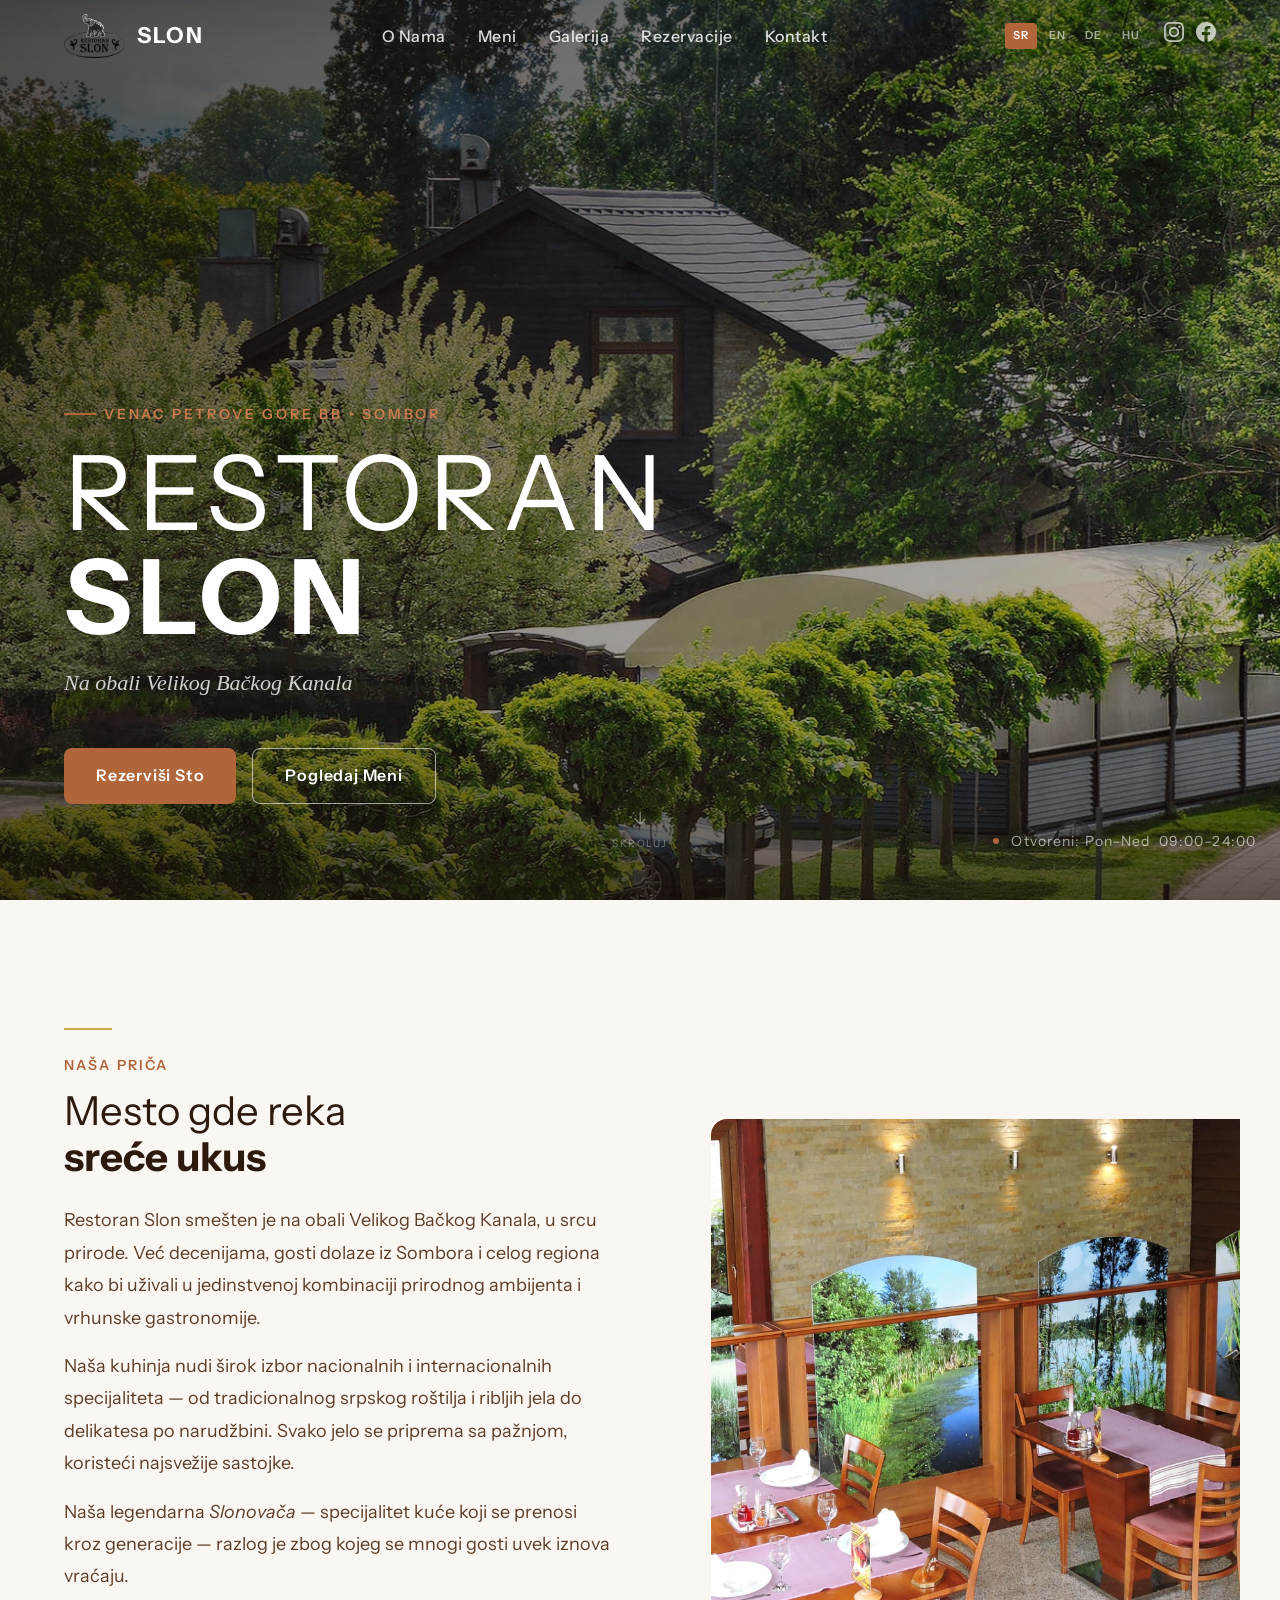
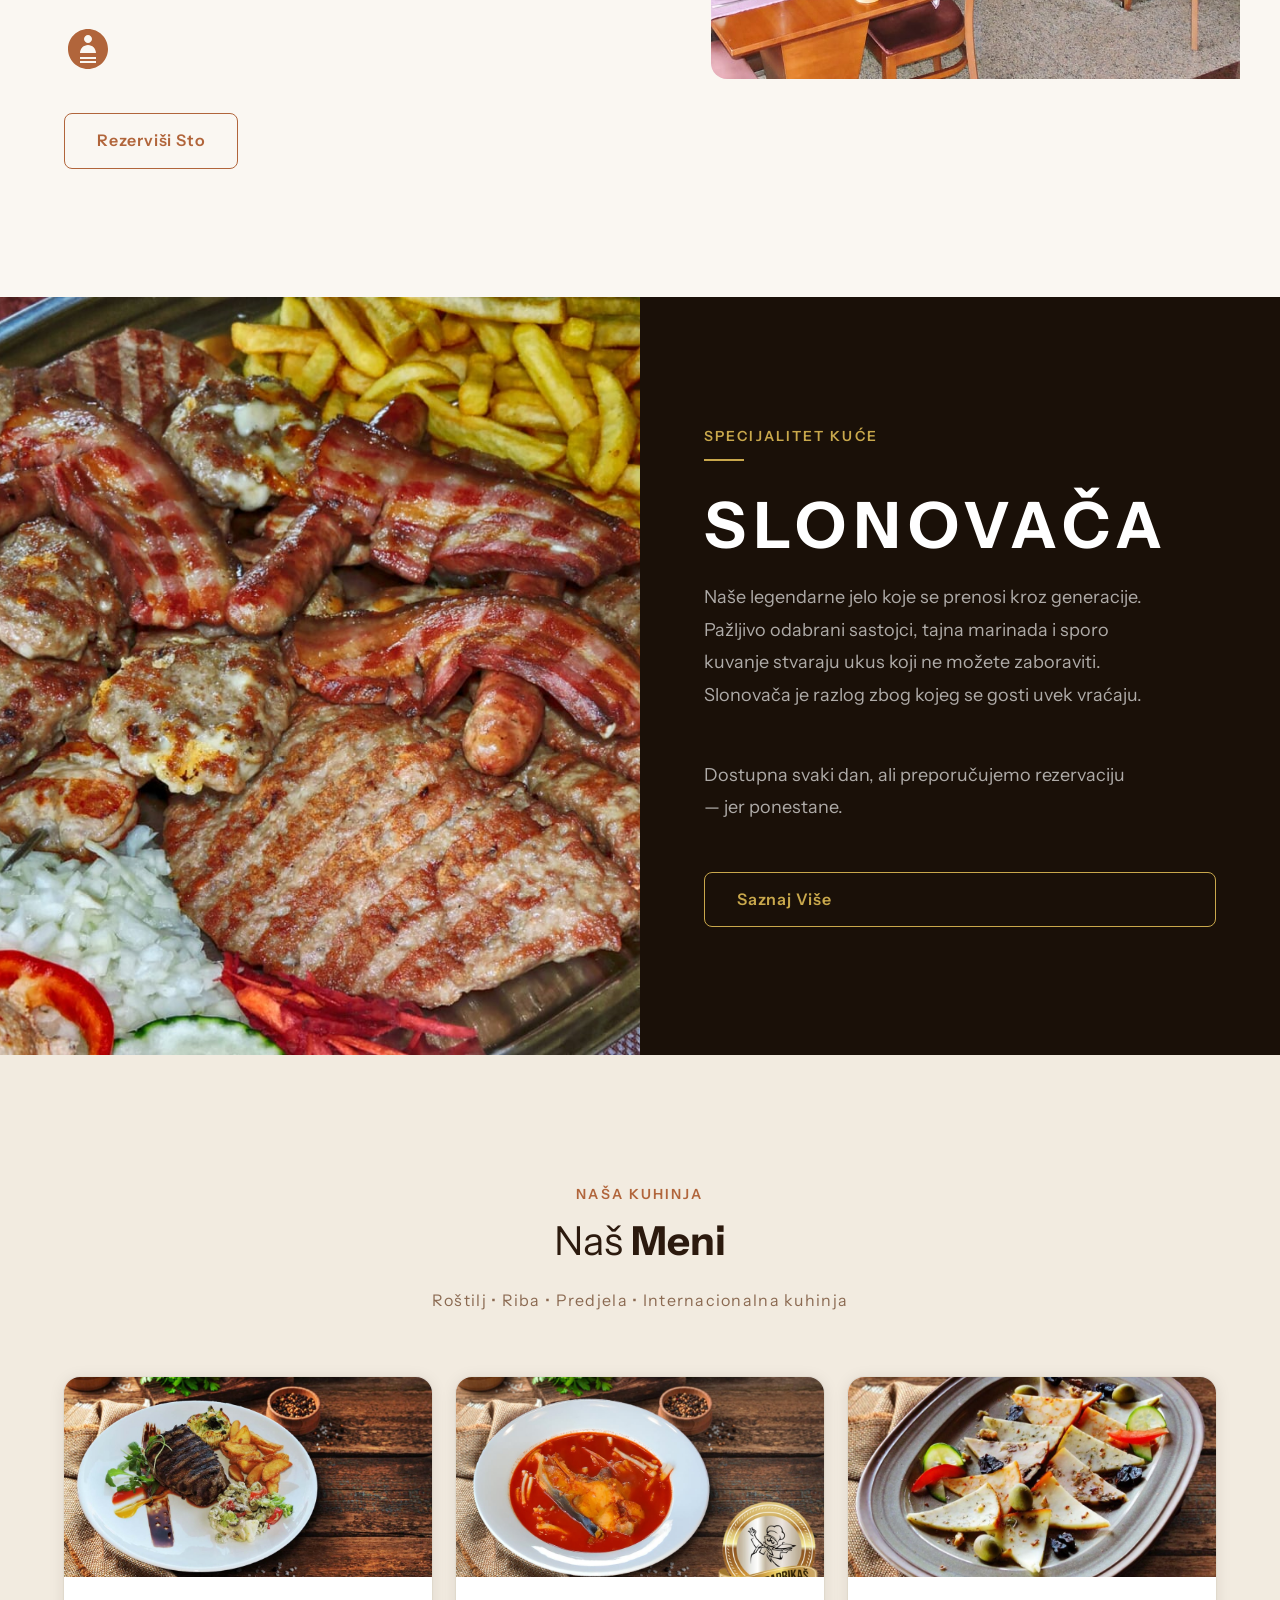
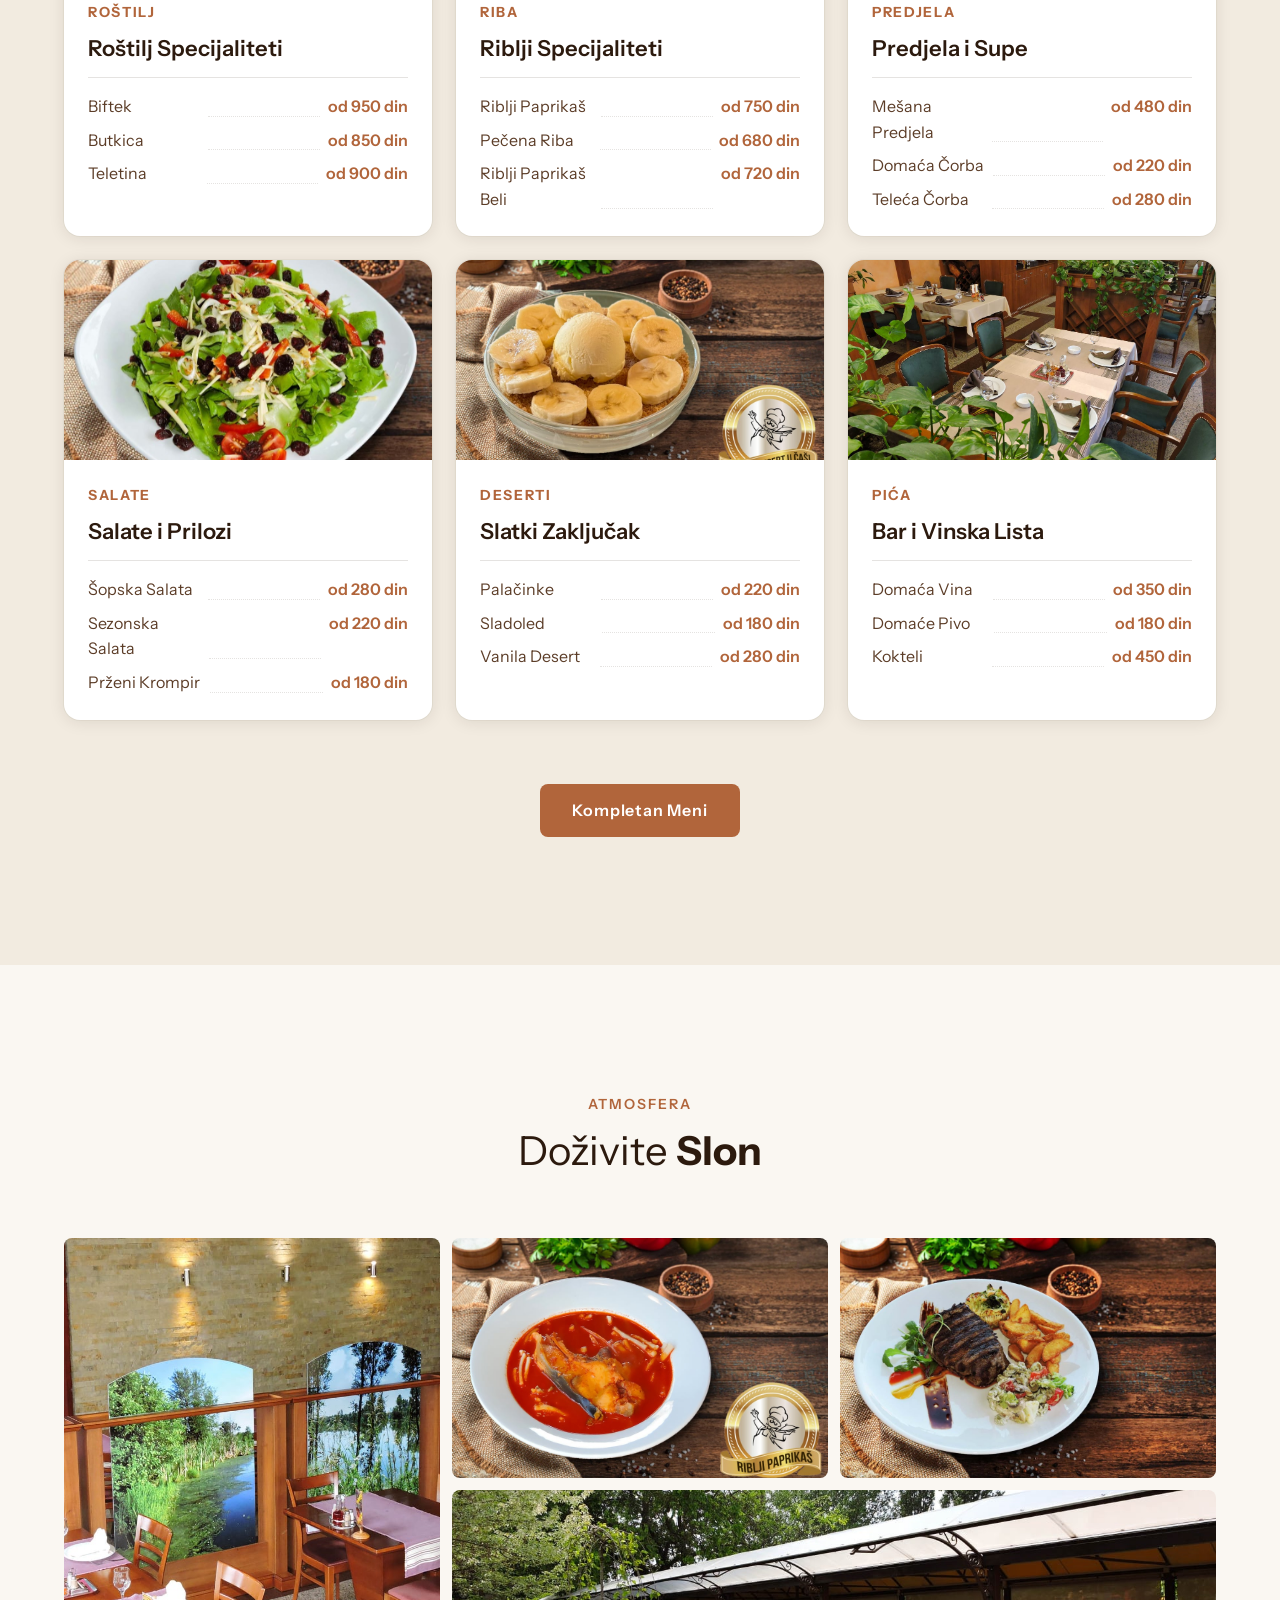
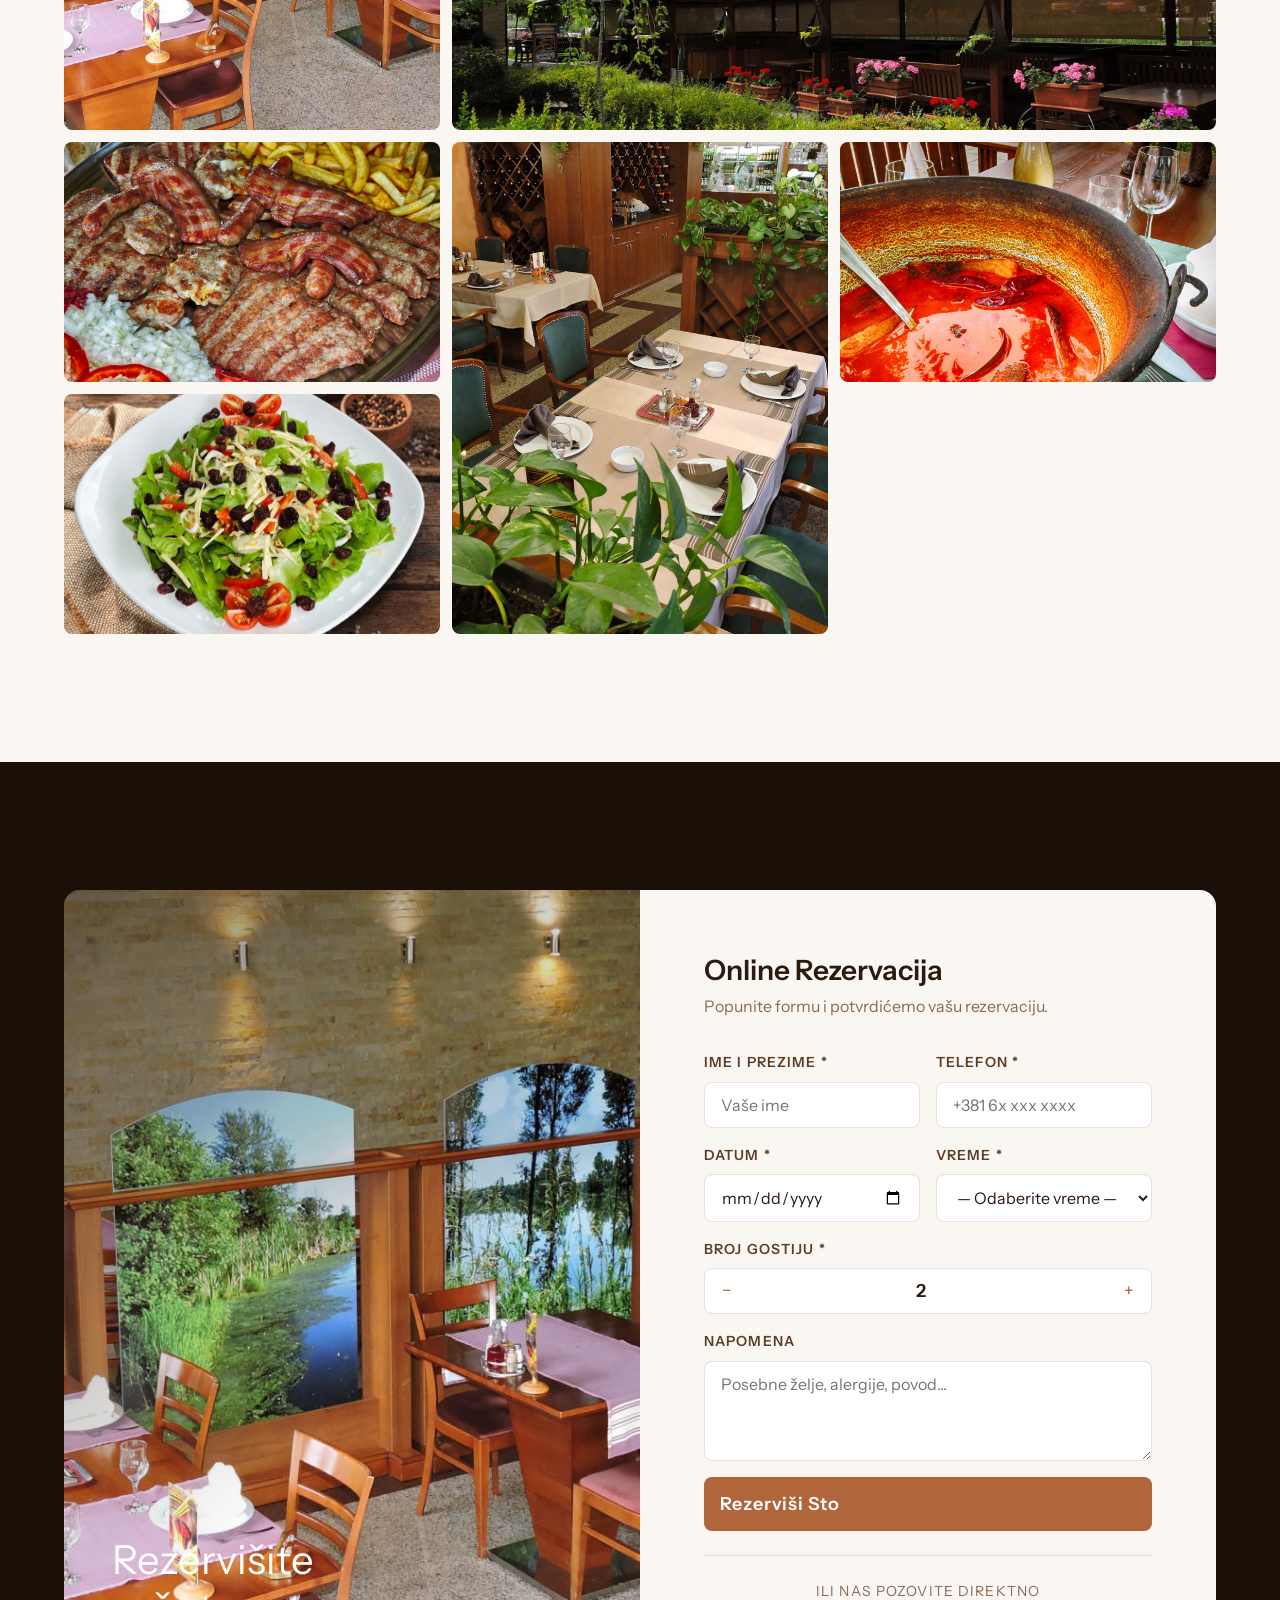
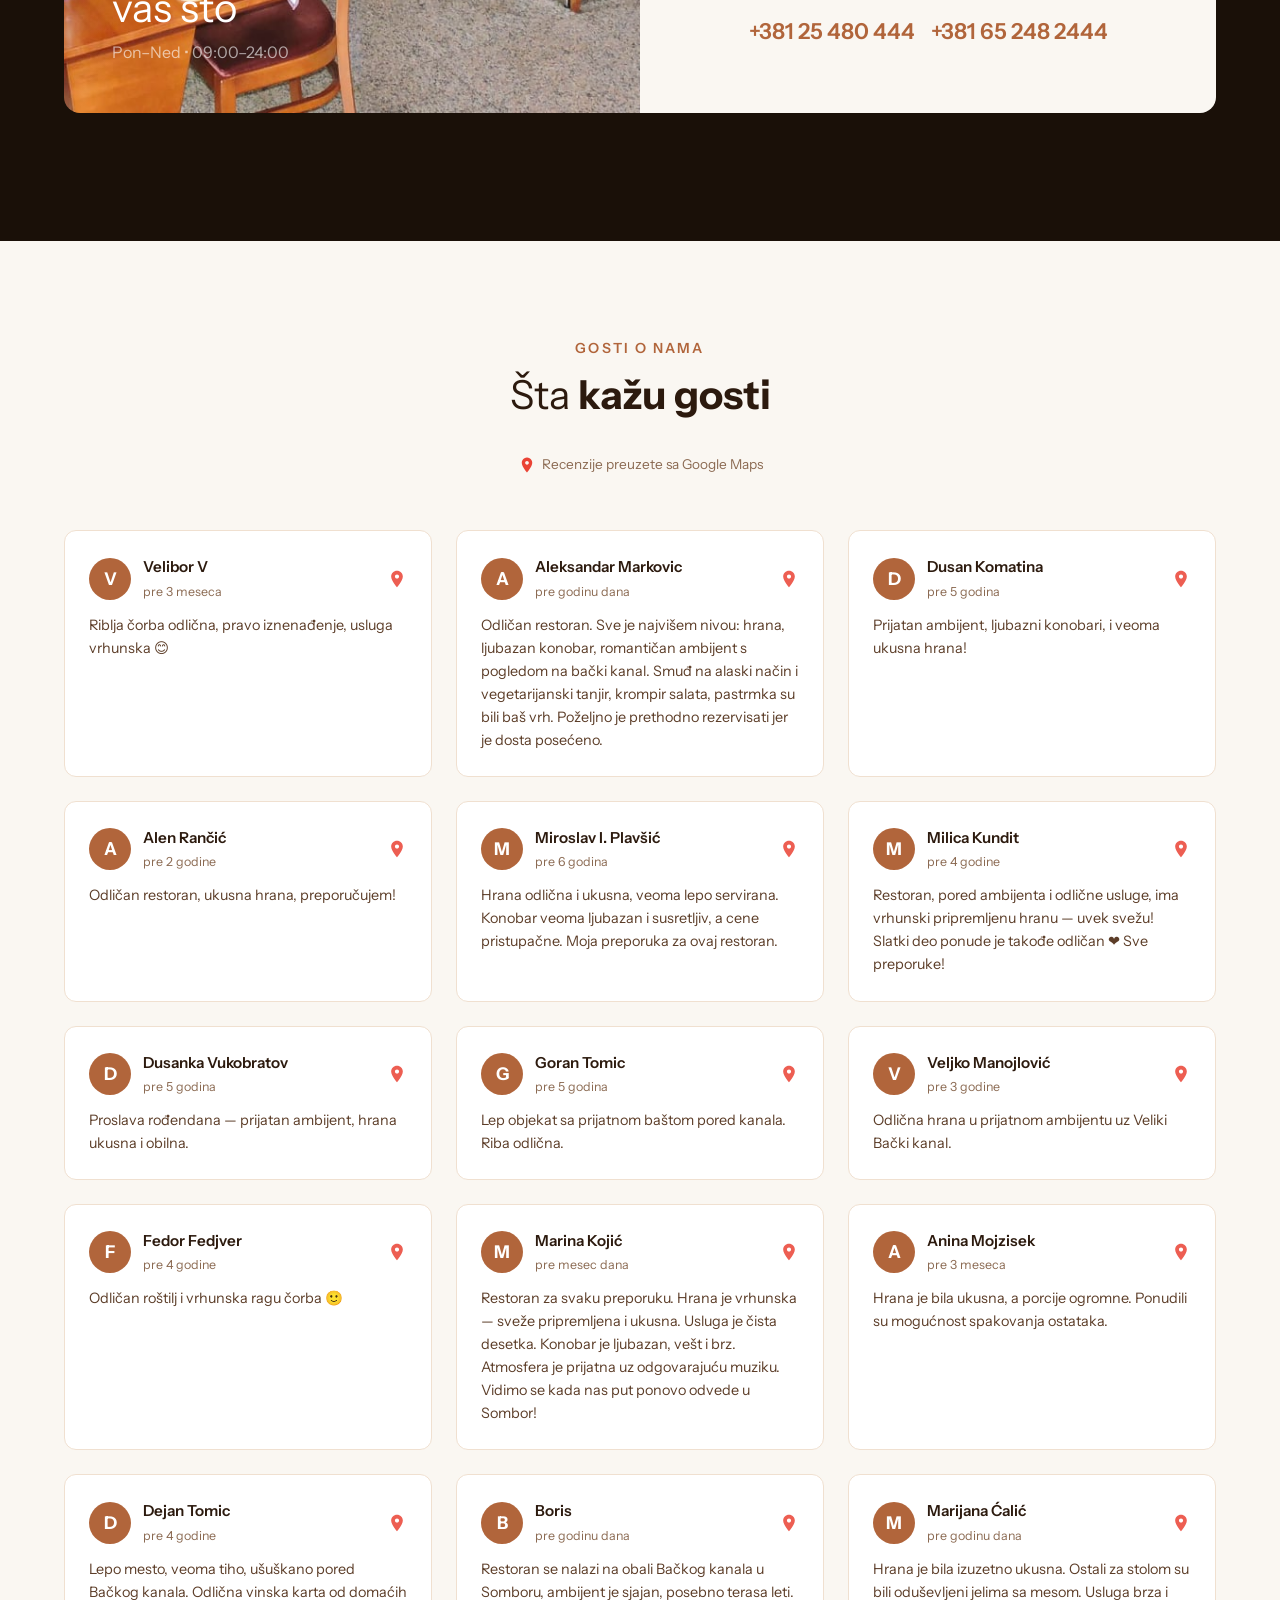
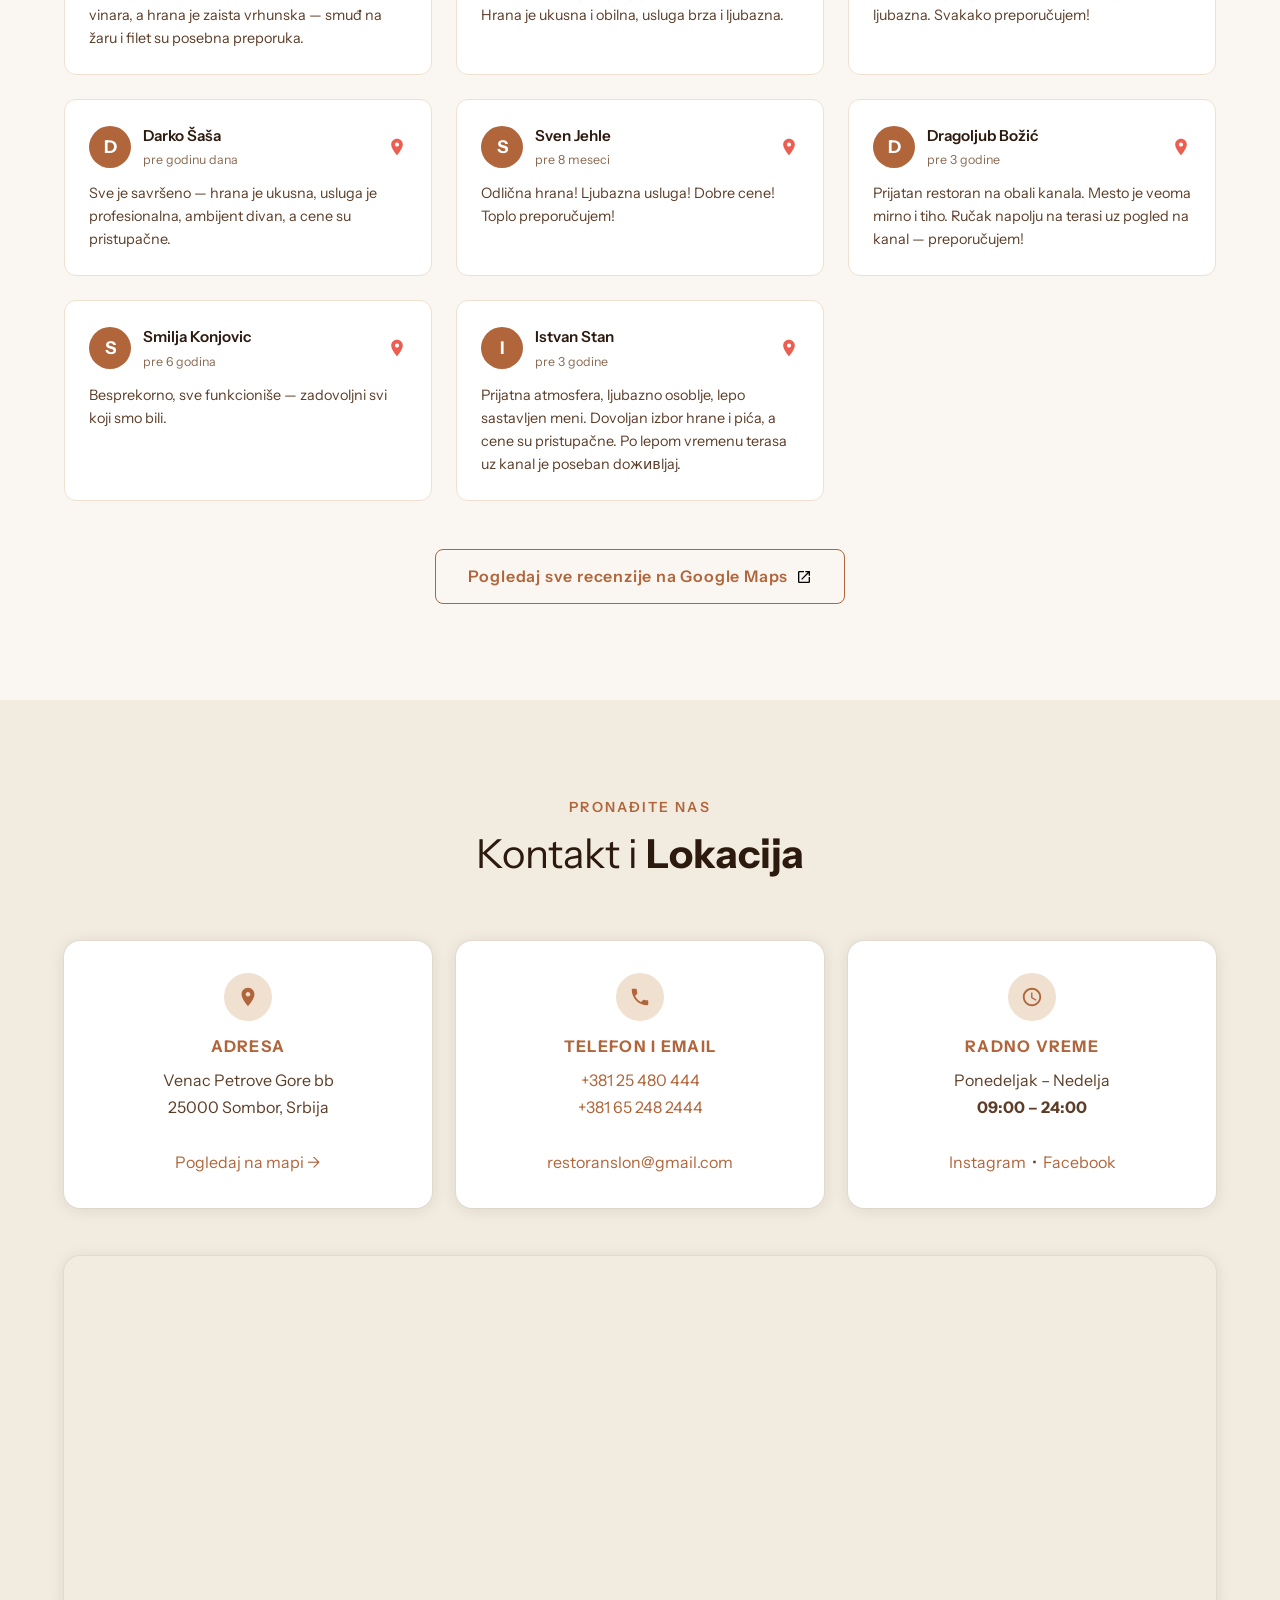
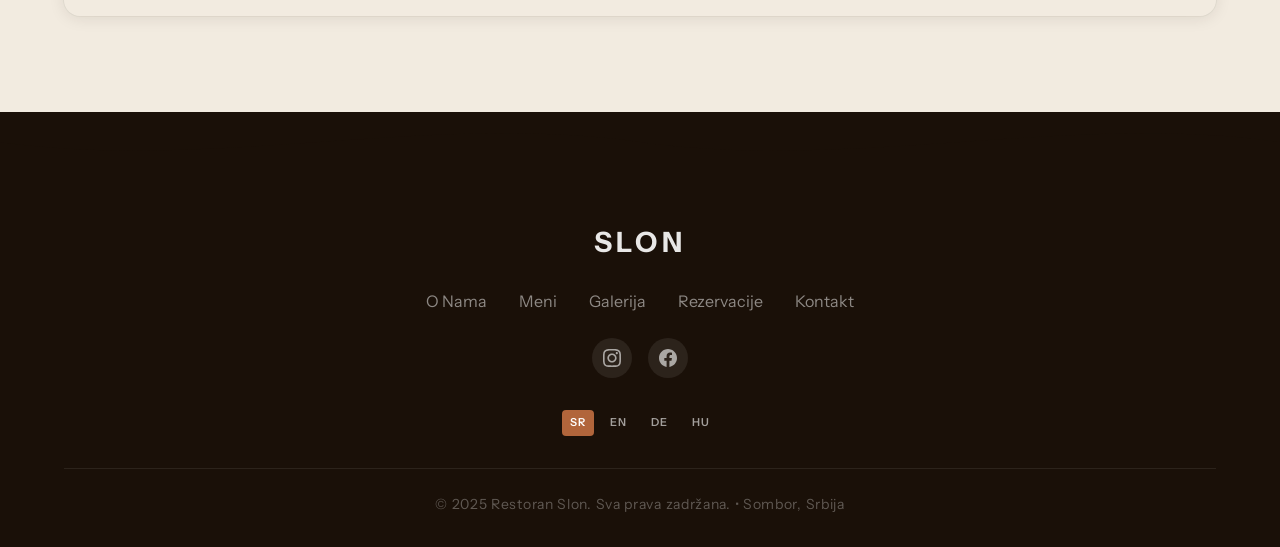
==== index.html @ a4813533 "Inicijalni commit — sajt Restorana Slon - HTML, CSS, JS za sve stranice (sr/en/de/hu) - Galerija, me" ====
<!DOCTYPE html>
<html lang="sr">
<head>
  <meta charset="UTF-8">
  <meta name="viewport" content="width=device-width, initial-scale=1.0">
  <title>Restoran Slon — Na obali Velikog Bačkog Kanala, Sombor</title>
  <meta name="description" content="Restoran Slon u Somboru — jedinstven gastronomski doživljaj na obali Velikog Bačkog Kanala. Roštilj specijaliteti, riblji specijaliteti, međunarodna kuhinja. Radno vreme: 09:00–24:00.">
  <meta name="keywords" content="restoran slon, sombor, restoran, roštilj, riba, kanal, rezervacija">

  <!-- Open Graph -->
  <meta property="og:type" content="restaurant">
  <meta property="og:title" content="Restoran Slon — Sombor">
  <meta property="og:description" content="Jedinstven gastronomski doživljaj na obali Velikog Bačkog Kanala u Somboru.">
  <meta property="og:image" content="images/hero/hero-bg.jpg">
  <meta property="og:locale" content="sr_RS">

  <!-- hreflang -->
  <link rel="alternate" hreflang="sr" href="index.html">
  <link rel="alternate" hreflang="en" href="en.html">
  <link rel="alternate" hreflang="de" href="de.html">
  <link rel="alternate" hreflang="hu" href="hu.html">

  <!-- Fonts -->
  <link rel="preconnect" href="https://fonts.googleapis.com">
  <link rel="preconnect" href="https://fonts.gstatic.com" crossorigin>
  <link href="https://fonts.googleapis.com/css2?family=Instrument+Sans:ital,wght@0,300;0,400;0,600;0,700;0,800;1,300;1,400&display=swap" rel="stylesheet">

  <!-- CSS -->
  <link rel="stylesheet" href="css/main.css">

  <!-- Schema.org JSON-LD -->
  <script type="application/ld+json">
  {
    "@context": "https://schema.org",
    "@type": "Restaurant",
    "name": "Restoran Slon",
    "description": "Jedinstven gastronomski doživljaj na obali Velikog Bačkog Kanala u Somboru. Roštilj specijaliteti, riblji specijaliteti, međunarodna kuhinja.",
    "address": {
      "@type": "PostalAddress",
      "streetAddress": "Venac Petrove Gore bb",
      "addressLocality": "Sombor",
      "postalCode": "25000",
      "addressCountry": "RS"
    },
    "telephone": "+381254804444",
    "email": "restoranslon@gmail.com",
    "openingHours": "Mo-Su 09:00-24:00",
    "servesCuisine": ["Srpska kuhinja", "Roštilj", "Riba", "Internacionalna kuhinja"],
    "priceRange": "$$",
    "sameAs": [
      "https://www.instagram.com/restoranslonsombor",
      "https://www.facebook.com/restoranslonsombor"
    ]
  }
  </script>
</head>
<body>

  <!-- ============================================================
       NAVIGACIJA
       ============================================================ -->
  <nav class="nav nav--transparent" id="nav" role="navigation" aria-label="Glavna navigacija">
    <div class="nav__inner">

      <!-- Logo -->
      <a href="index.html" class="nav__logo" aria-label="Restoran Slon — Početna">
        <img src="images/logo/slon-logo.png" alt="Slon logo" class="nav__logo-img" onerror="this.style.display='none'">
        <span class="nav__logo-text">Slon</span>
      </a>

      <!-- Desktop links -->
      <ul class="nav__links" role="list">
        <li><a href="#o-nama" class="nav__link">O Nama</a></li>
        <li><a href="#meni" class="nav__link">Meni</a></li>
        <li><a href="#galerija" class="nav__link">Galerija</a></li>
        <li><a href="#rezervacije" class="nav__link">Rezervacije</a></li>
        <li><a href="#kontakt" class="nav__link">Kontakt</a></li>
      </ul>

      <!-- Right side -->
      <div class="nav__right">
        <div class="lang-switcher" role="navigation" aria-label="Izbor jezika">
          <a href="index.html" class="lang-btn active" aria-current="page">SR</a>
          <a href="en.html" class="lang-btn">EN</a>
          <a href="de.html" class="lang-btn">DE</a>
          <a href="hu.html" class="lang-btn">HU</a>
        </div>

        <div class="nav__social">
          <a href="https://www.instagram.com/restoranslonsombor" class="nav__social-link" target="_blank" rel="noopener" aria-label="Instagram">
            <svg viewBox="0 0 24 24" aria-hidden="true"><path d="M12 2.163c3.204 0 3.584.012 4.85.07 3.252.148 4.771 1.691 4.919 4.919.058 1.265.069 1.645.069 4.849 0 3.205-.012 3.584-.069 4.849-.149 3.225-1.664 4.771-4.919 4.919-1.266.058-1.644.07-4.85.07-3.204 0-3.584-.012-4.849-.07-3.26-.149-4.771-1.699-4.919-4.92-.058-1.265-.07-1.644-.07-4.849 0-3.204.013-3.583.07-4.849.149-3.227 1.664-4.771 4.919-4.919 1.266-.057 1.645-.069 4.849-.069zm0-2.163c-3.259 0-3.667.014-4.947.072-4.358.2-6.78 2.618-6.98 6.98-.059 1.281-.073 1.689-.073 4.948 0 3.259.014 3.668.072 4.948.2 4.358 2.618 6.78 6.98 6.98 1.281.058 1.689.072 4.948.072 3.259 0 3.668-.014 4.948-.072 4.354-.2 6.782-2.618 6.979-6.98.059-1.28.073-1.689.073-4.948 0-3.259-.014-3.667-.072-4.947-.196-4.354-2.617-6.78-6.979-6.98-1.281-.059-1.69-.073-4.949-.073zm0 5.838c-3.403 0-6.162 2.759-6.162 6.162s2.759 6.163 6.162 6.163 6.162-2.759 6.162-6.163c0-3.403-2.759-6.162-6.162-6.162zm0 10.162c-2.209 0-4-1.79-4-4 0-2.209 1.791-4 4-4s4 1.791 4 4c0 2.21-1.791 4-4 4zm6.406-11.845c-.796 0-1.441.645-1.441 1.44s.645 1.44 1.441 1.44c.795 0 1.439-.645 1.439-1.44s-.644-1.44-1.439-1.44z"/></svg>
          </a>
          <a href="https://www.facebook.com/restoranslonsombor" class="nav__social-link" target="_blank" rel="noopener" aria-label="Facebook">
            <svg viewBox="0 0 24 24" aria-hidden="true"><path d="M24 12.073c0-6.627-5.373-12-12-12s-12 5.373-12 12c0 5.99 4.388 10.954 10.125 11.854v-8.385H7.078v-3.47h3.047V9.43c0-3.007 1.792-4.669 4.533-4.669 1.312 0 2.686.235 2.686.235v2.953H15.83c-1.491 0-1.956.925-1.956 1.874v2.25h3.328l-.532 3.47h-2.796v8.385C19.612 23.027 24 18.062 24 12.073z"/></svg>
          </a>
        </div>

        <!-- Hamburger -->
        <button class="nav__hamburger" id="hamburger" aria-label="Otvori meni" aria-expanded="false" aria-controls="mobile-menu">
          <span></span>
          <span></span>
          <span></span>
        </button>
      </div>
    </div>
  </nav>

  <!-- Mobile menu overlay -->
  <div class="nav__mobile" id="mobile-menu" role="dialog" aria-modal="true" aria-label="Mobilna navigacija">
    <a href="#o-nama" class="nav__mobile-link">O Nama</a>
    <a href="#meni" class="nav__mobile-link">Meni</a>
    <a href="#galerija" class="nav__mobile-link">Galerija</a>
    <a href="#rezervacije" class="nav__mobile-link">Rezervacije</a>
    <a href="#kontakt" class="nav__mobile-link">Kontakt</a>
    <div class="nav__mobile-lang">
      <a href="index.html" class="lang-btn active">SR</a>
      <a href="en.html" class="lang-btn">EN</a>
      <a href="de.html" class="lang-btn">DE</a>
      <a href="hu.html" class="lang-btn">HU</a>
    </div>
  </div>

  <main>

    <!-- ============================================================
         HERO
         ============================================================ -->
    <section class="hero" id="hero" aria-label="Hero">
      <div class="hero__bg" id="hero-bg" role="img" aria-label="Pogled na restoran Slon i Veliki Bački Kanal"></div>
      <div class="hero__overlay" aria-hidden="true"></div>
      <div class="hero__overlay-bottom" aria-hidden="true"></div>

      <div class="hero__content">
        <p class="hero__location">Venac Petrove Gore bb &bull; Sombor</p>
        <h1 class="hero__title">
          Restoran
          <strong>Slon</strong>
        </h1>
        <p class="hero__tagline">Na obali Velikog Bačkog Kanala</p>
        <div class="hero__ctas btn-group">
          <a href="#rezervacije" class="btn btn--primary">Rezerviši Sto</a>
          <a href="menu.html" class="btn btn--ghost">Pogledaj Meni</a>
        </div>
      </div>

      <div class="hero__hours" aria-label="Radno vreme">
        <span class="hero__hours-dot" aria-hidden="true"></span>
        Otvoreni: Pon–Ned &nbsp;09:00–24:00
      </div>

      <div class="hero__scroll" id="hero-scroll" aria-hidden="true">
        <svg class="hero__scroll-arrow" viewBox="0 0 20 20" fill="none" stroke="currentColor" stroke-width="1.5">
          <path d="M10 4v12M5 11l5 5 5-5"/>
        </svg>
        <span>Skroluj</span>
      </div>
    </section>

    <!-- ============================================================
         O NAMA
         ============================================================ -->
    <section class="about section" id="o-nama" aria-labelledby="about-title">
      <div class="about__inner">
        <div class="about__text">
          <div class="about__rule" data-animate></div>
          <span class="section-label" data-animate data-animate-delay="100">Naša Priča</span>
          <h2 class="section-title" id="about-title" data-animate data-animate-delay="200">
            Mesto gde reka<br><strong>sreće ukus</strong>
          </h2>
          <p class="about__body" data-animate data-animate-delay="300">
            Restoran Slon smešten je na obali Velikog Bačkog Kanala, u srcu prirode. Već decenijama, gosti dolaze iz Sombora i celog regiona kako bi uživali u jedinstvenoj kombinaciji prirodnog ambijenta i vrhunske gastronomije.
          </p>
          <p class="about__body" data-animate data-animate-delay="400">
            Naša kuhinja nudi širok izbor nacionalnih i internacionalnih specijaliteta — od tradicionalnog srpskog roštilja i ribljih jela do delikatesa po narudžbini. Svako jelo se priprema sa pažnjom, koristeći najsvežije sastojke.
          </p>
          <p class="about__body" data-animate data-animate-delay="500">
            Naša legendarna <em>Slonovača</em> — specijalitet kuće koji se prenosi kroz generacije — razlog je zbog kojeg se mnogi gosti uvek iznova vraćaju.
          </p>
          <div class="about__divider" data-animate data-animate-delay="500" aria-hidden="true">
            <svg viewBox="0 0 48 48"><path d="M24 4C13 4 4 13 4 24s9 20 20 20 20-9 20-20S35 4 24 4zm0 6c2 0 4 2 4 4s-2 4-4 4-4-2-4-4 2-4 4-4zm-8 18c0-4.4 3.6-8 8-8s8 3.6 8 8H16zm16 6H16v-2h16v2zm0 4H16v-2h16v2z"/></svg>
          </div>
          <a href="#rezervacije" class="btn btn--outline" data-animate data-animate-delay="500">Rezerviši Sto</a>
        </div>

        <div class="about__image" data-animate="fade-right">
          <img
            src="images/restaurant/terasa.jpg"
            alt="Terasa Restorana Slon pored kanala"
            class="about__img"
            loading="lazy"
            width="560"
            height="560"
          >
        </div>
      </div>
    </section>

    <!-- ============================================================
         SLONOVAČA — SIGNATURE DISH
         ============================================================ -->
    <section class="signature" id="specijalitet" aria-labelledby="signature-title">
      <div class="signature__image" data-animate="scale">
        <img
          src="images/food/slonovaca.jpg"
          alt="Slonovača — specijalitet kuće Restorana Slon"
          class="signature__img"
          loading="lazy"
          width="700"
          height="600"
        >
      </div>
      <div class="signature__content">
        <span class="section-label section-label--gold" data-animate>Specijalitet Kuće</span>
        <div class="signature__rule" data-animate data-animate-delay="100"></div>
        <h2 class="signature__title" id="signature-title" data-animate data-animate-delay="200">Slonovača</h2>
        <p class="signature__body" data-animate data-animate-delay="300">
          Naše legendarne jelo koje se prenosi kroz generacije. Pažljivo odabrani sastojci, tajna marinada i sporo kuvanje stvaraju ukus koji ne možete zaboraviti. Slonovača je razlog zbog kojeg se gosti uvek vraćaju.
        </p>
        <p class="signature__body" data-animate data-animate-delay="400">
          Dostupna svaki dan, ali preporučujemo rezervaciju — jer ponestane.
        </p>
        <a href="menu.html#specijaliteti" class="btn btn--gold" data-animate data-animate-delay="500">Saznaj Više</a>
      </div>
    </section>

    <!-- ============================================================
         PREGLED MENIJA
         ============================================================ -->
    <section class="menu-preview section" id="meni" aria-labelledby="menu-title">
      <div class="container">
        <div class="menu-preview__header">
          <span class="section-label" data-animate>Naša Kuhinja</span>
          <h2 class="section-title" id="menu-title" data-animate data-animate-delay="100">Naš <strong>Meni</strong></h2>
          <p class="menu-preview__subtitle" data-animate data-animate-delay="200">Roštilj &bull; Riba &bull; Predjela &bull; Internacionalna kuhinja</p>
        </div>

        <div class="menu-preview__grid">

          <!-- Roštilj -->
          <article class="menu-card" data-animate data-animate-delay="100">
            <div class="menu-card__image">
              <img src="images/food/steak.jpg" alt="Roštilj specijaliteti" class="menu-card__img" loading="lazy" width="400" height="200">
            </div>
            <div class="menu-card__body">
              <p class="menu-card__category">Roštilj</p>
              <h3 class="menu-card__name">Roštilj Specijaliteti</h3>
              <ul class="menu-card__items" aria-label="Stavke iz kategorije roštilj">
                <li class="menu-card__item">
                  <span class="menu-card__item-name">Biftek</span>
                  <span class="menu-card__item-dots" aria-hidden="true"></span>
                  <span class="menu-card__item-price">od 950 din</span>
                </li>
                <li class="menu-card__item">
                  <span class="menu-card__item-name">Butkica</span>
                  <span class="menu-card__item-dots" aria-hidden="true"></span>
                  <span class="menu-card__item-price">od 850 din</span>
                </li>
                <li class="menu-card__item">
                  <span class="menu-card__item-name">Teletina</span>
                  <span class="menu-card__item-dots" aria-hidden="true"></span>
                  <span class="menu-card__item-price">od 900 din</span>
                </li>
              </ul>
            </div>
          </article>

          <!-- Riba -->
          <article class="menu-card" data-animate data-animate-delay="200">
            <div class="menu-card__image">
              <img src="images/food/fish-paprikash.jpg" alt="Riblji specijaliteti" class="menu-card__img" loading="lazy" width="400" height="200">
            </div>
            <div class="menu-card__body">
              <p class="menu-card__category">Riba</p>
              <h3 class="menu-card__name">Riblji Specijaliteti</h3>
              <ul class="menu-card__items" aria-label="Stavke iz kategorije riba">
                <li class="menu-card__item">
                  <span class="menu-card__item-name">Riblji Paprikaš</span>
                  <span class="menu-card__item-dots" aria-hidden="true"></span>
                  <span class="menu-card__item-price">od 750 din</span>
                </li>
                <li class="menu-card__item">
                  <span class="menu-card__item-name">Pečena Riba</span>
                  <span class="menu-card__item-dots" aria-hidden="true"></span>
                  <span class="menu-card__item-price">od 680 din</span>
                </li>
                <li class="menu-card__item">
                  <span class="menu-card__item-name">Riblji Paprikaš Beli</span>
                  <span class="menu-card__item-dots" aria-hidden="true"></span>
                  <span class="menu-card__item-price">od 720 din</span>
                </li>
              </ul>
            </div>
          </article>

          <!-- Predjela -->
          <article class="menu-card" data-animate data-animate-delay="300">
            <div class="menu-card__image">
              <img src="images/food/predjelo.jpg" alt="Predjela" class="menu-card__img" loading="lazy" width="400" height="200">
            </div>
            <div class="menu-card__body">
              <p class="menu-card__category">Predjela</p>
              <h3 class="menu-card__name">Predjela i Supe</h3>
              <ul class="menu-card__items" aria-label="Stavke iz kategorije predjela">
                <li class="menu-card__item">
                  <span class="menu-card__item-name">Mešana Predjela</span>
                  <span class="menu-card__item-dots" aria-hidden="true"></span>
                  <span class="menu-card__item-price">od 480 din</span>
                </li>
                <li class="menu-card__item">
                  <span class="menu-card__item-name">Domaća Čorba</span>
                  <span class="menu-card__item-dots" aria-hidden="true"></span>
                  <span class="menu-card__item-price">od 220 din</span>
                </li>
                <li class="menu-card__item">
                  <span class="menu-card__item-name">Teleća Čorba</span>
                  <span class="menu-card__item-dots" aria-hidden="true"></span>
                  <span class="menu-card__item-price">od 280 din</span>
                </li>
              </ul>
            </div>
          </article>

          <!-- Salate -->
          <article class="menu-card" data-animate data-animate-delay="100">
            <div class="menu-card__image">
              <img src="images/food/salate.jpg" alt="Salate i Prilozi" class="menu-card__img" loading="lazy" width="400" height="200">
            </div>
            <div class="menu-card__body">
              <p class="menu-card__category">Salate</p>
              <h3 class="menu-card__name">Salate i Prilozi</h3>
              <ul class="menu-card__items" aria-label="Stavke iz kategorije salate">
                <li class="menu-card__item">
                  <span class="menu-card__item-name">Šopska Salata</span>
                  <span class="menu-card__item-dots" aria-hidden="true"></span>
                  <span class="menu-card__item-price">od 280 din</span>
                </li>
                <li class="menu-card__item">
                  <span class="menu-card__item-name">Sezonska Salata</span>
                  <span class="menu-card__item-dots" aria-hidden="true"></span>
                  <span class="menu-card__item-price">od 220 din</span>
                </li>
                <li class="menu-card__item">
                  <span class="menu-card__item-name">Prženi Krompir</span>
                  <span class="menu-card__item-dots" aria-hidden="true"></span>
                  <span class="menu-card__item-price">od 180 din</span>
                </li>
              </ul>
            </div>
          </article>

          <!-- Deserti -->
          <article class="menu-card" data-animate data-animate-delay="200">
            <div class="menu-card__image">
              <img src="images/food/desert.jpg" alt="Deserti" class="menu-card__img" loading="lazy" width="400" height="200">
            </div>
            <div class="menu-card__body">
              <p class="menu-card__category">Deserti</p>
              <h3 class="menu-card__name">Slatki Zaključak</h3>
              <ul class="menu-card__items" aria-label="Stavke iz kategorije deserti">
                <li class="menu-card__item">
                  <span class="menu-card__item-name">Palačinke</span>
                  <span class="menu-card__item-dots" aria-hidden="true"></span>
                  <span class="menu-card__item-price">od 220 din</span>
                </li>
                <li class="menu-card__item">
                  <span class="menu-card__item-name">Sladoled</span>
                  <span class="menu-card__item-dots" aria-hidden="true"></span>
                  <span class="menu-card__item-price">od 180 din</span>
                </li>
                <li class="menu-card__item">
                  <span class="menu-card__item-name">Vanila Desert</span>
                  <span class="menu-card__item-dots" aria-hidden="true"></span>
                  <span class="menu-card__item-price">od 280 din</span>
                </li>
              </ul>
            </div>
          </article>

          <!-- Pića -->
          <article class="menu-card" data-animate data-animate-delay="300">
            <div class="menu-card__image">
              <img src="images/restaurant/sala.jpg" alt="Bar i Pića" class="menu-card__img" loading="lazy" width="400" height="200">
            </div>
            <div class="menu-card__body">
              <p class="menu-card__category">Pića</p>
              <h3 class="menu-card__name">Bar i Vinska Lista</h3>
              <ul class="menu-card__items" aria-label="Stavke iz kategorije pića">
                <li class="menu-card__item">
                  <span class="menu-card__item-name">Domaća Vina</span>
                  <span class="menu-card__item-dots" aria-hidden="true"></span>
                  <span class="menu-card__item-price">od 350 din</span>
                </li>
                <li class="menu-card__item">
                  <span class="menu-card__item-name">Domaće Pivo</span>
                  <span class="menu-card__item-dots" aria-hidden="true"></span>
                  <span class="menu-card__item-price">od 180 din</span>
                </li>
                <li class="menu-card__item">
                  <span class="menu-card__item-name">Kokteli</span>
                  <span class="menu-card__item-dots" aria-hidden="true"></span>
                  <span class="menu-card__item-price">od 450 din</span>
                </li>
              </ul>
            </div>
          </article>

        </div>

        <div class="menu-preview__cta" data-animate>
          <a href="menu.html" class="btn btn--primary">Kompletan Meni</a>
        </div>
      </div>
    </section>

    <!-- ============================================================
         GALERIJA
         ============================================================ -->
    <section class="gallery section" id="galerija" aria-labelledby="gallery-title">
      <div class="container">
        <div class="gallery__header">
          <span class="section-label" data-animate>Atmosfera</span>
          <h2 class="section-title" id="gallery-title" data-animate data-animate-delay="100">Doživite <strong>Slon</strong></h2>
        </div>

        <div class="gallery__grid" role="list">

          <div class="gallery__item gallery__item--tall" role="listitem" data-animate>
            <img src="images/restaurant/terasa.jpg" alt="Terasa Restorana Slon" class="gallery__img" loading="lazy" width="400" height="480" data-lightbox="0">
            <div class="gallery__overlay" aria-hidden="true">
              <svg class="gallery__overlay-icon" viewBox="0 0 24 24" fill="none" stroke="currentColor" stroke-width="1.5"><path d="M21 21l-6-6m2-5a7 7 0 11-14 0 7 7 0 0114 0zM10 7v3m0 0v3m0-3h3m-3 0H7"/></svg>
            </div>
          </div>

          <div class="gallery__item" role="listitem" data-animate data-animate-delay="100">
            <img src="images/food/fish-paprikash.jpg" alt="Riblji Paprikaš" class="gallery__img" loading="lazy" width="400" height="240" data-lightbox="1">
            <div class="gallery__overlay" aria-hidden="true">
              <svg class="gallery__overlay-icon" viewBox="0 0 24 24" fill="none" stroke="currentColor" stroke-width="1.5"><path d="M21 21l-6-6m2-5a7 7 0 11-14 0 7 7 0 0114 0zM10 7v3m0 0v3m0-3h3m-3 0H7"/></svg>
            </div>
          </div>

          <div class="gallery__item" role="listitem" data-animate data-animate-delay="200">
            <img src="images/food/steak.jpg" alt="Biftek sa roštilja" class="gallery__img" loading="lazy" width="400" height="240" data-lightbox="2">
            <div class="gallery__overlay" aria-hidden="true">
              <svg class="gallery__overlay-icon" viewBox="0 0 24 24" fill="none" stroke="currentColor" stroke-width="1.5"><path d="M21 21l-6-6m2-5a7 7 0 11-14 0 7 7 0 0114 0zM10 7v3m0 0v3m0-3h3m-3 0H7"/></svg>
            </div>
          </div>

          <div class="gallery__item gallery__item--wide" role="listitem" data-animate data-animate-delay="100">
            <img src="images/hero/hero-canal.jpg" alt="Veliki Bački Kanal pored restorana" class="gallery__img" loading="lazy" width="800" height="240" data-lightbox="3">
            <div class="gallery__overlay" aria-hidden="true">
              <svg class="gallery__overlay-icon" viewBox="0 0 24 24" fill="none" stroke="currentColor" stroke-width="1.5"><path d="M21 21l-6-6m2-5a7 7 0 11-14 0 7 7 0 0114 0zM10 7v3m0 0v3m0-3h3m-3 0H7"/></svg>
            </div>
          </div>

          <div class="gallery__item" role="listitem" data-animate data-animate-delay="200">
            <img src="images/food/slonovaca.jpg" alt="Slonovača — specijalitet kuće" class="gallery__img" loading="lazy" width="400" height="240" data-lightbox="4">
            <div class="gallery__overlay" aria-hidden="true">
              <svg class="gallery__overlay-icon" viewBox="0 0 24 24" fill="none" stroke="currentColor" stroke-width="1.5"><path d="M21 21l-6-6m2-5a7 7 0 11-14 0 7 7 0 0114 0zM10 7v3m0 0v3m0-3h3m-3 0H7"/></svg>
            </div>
          </div>

          <div class="gallery__item gallery__item--tall" role="listitem" data-animate data-animate-delay="300">
            <img src="images/restaurant/sala.jpg" alt="Unutrašnjost restorana" class="gallery__img" loading="lazy" width="400" height="480" data-lightbox="5">
            <div class="gallery__overlay" aria-hidden="true">
              <svg class="gallery__overlay-icon" viewBox="0 0 24 24" fill="none" stroke="currentColor" stroke-width="1.5"><path d="M21 21l-6-6m2-5a7 7 0 11-14 0 7 7 0 0114 0zM10 7v3m0 0v3m0-3h3m-3 0H7"/></svg>
            </div>
          </div>

          <div class="gallery__item" role="listitem" data-animate data-animate-delay="100">
            <img src="images/food/paprikas.jpg" alt="Paprikaš" class="gallery__img" loading="lazy" width="400" height="240" data-lightbox="6">
            <div class="gallery__overlay" aria-hidden="true">
              <svg class="gallery__overlay-icon" viewBox="0 0 24 24" fill="none" stroke="currentColor" stroke-width="1.5"><path d="M21 21l-6-6m2-5a7 7 0 11-14 0 7 7 0 0114 0zM10 7v3m0 0v3m0-3h3m-3 0H7"/></svg>
            </div>
          </div>

          <div class="gallery__item" role="listitem" data-animate data-animate-delay="200">
            <img src="images/food/salate.jpg" alt="Sveže salate" class="gallery__img" loading="lazy" width="400" height="240" data-lightbox="7">
            <div class="gallery__overlay" aria-hidden="true">
              <svg class="gallery__overlay-icon" viewBox="0 0 24 24" fill="none" stroke="currentColor" stroke-width="1.5"><path d="M21 21l-6-6m2-5a7 7 0 11-14 0 7 7 0 0114 0zM10 7v3m0 0v3m0-3h3m-3 0H7"/></svg>
            </div>
          </div>

        </div>
      </div>
    </section>

    <!-- Lightbox -->
    <div class="lightbox" id="lightbox" role="dialog" aria-modal="true" aria-label="Pregled slike">
      <button class="lightbox__close" id="lightbox-close" aria-label="Zatvori">&#x2715;</button>
      <button class="lightbox__prev" id="lightbox-prev" aria-label="Prethodna slika">&#x2190;</button>
      <img class="lightbox__img" id="lightbox-img" src="" alt="">
      <button class="lightbox__next" id="lightbox-next" aria-label="Sledeća slika">&#x2192;</button>
    </div>

    <!-- ============================================================
         REZERVACIJE
         ============================================================ -->
    <section class="reservations section" id="rezervacije" aria-labelledby="reservations-title">
      <div class="reservations__inner container">

        <div class="reservations__image">
          <img
            src="images/restaurant/terasa.jpg"
            alt="Terasa Restorana Slon"
            class="reservations__img"
            loading="lazy"
            width="600"
            height="560"
          >
          <div class="reservations__overlay" aria-hidden="true"></div>
          <div class="reservations__image-text">
            <p class="reservations__image-title">Rezervišite<br>vaš sto</p>
            <p class="reservations__image-sub">Pon–Ned &bull; 09:00–24:00</p>
          </div>
        </div>

        <div class="reservations__form-wrap">
          <h2 class="reservations__form-title" id="reservations-title">Online Rezervacija</h2>
          <p class="reservations__form-sub">Popunite formu i potvrdićemo vašu rezervaciju.</p>

          <form
            class="form"
            id="reservation-form"
            action="https://formspree.io/f/restoranslon"
            method="POST"
            novalidate
          >
            <div class="form__row">
              <div class="form__group">
                <label class="form__label" for="name">Ime i Prezime *</label>
                <input
                  type="text"
                  id="name"
                  name="name"
                  class="form__input"
                  placeholder="Vaše ime"
                  required
                  autocomplete="name"
                >
                <span class="form__error" id="name-error">Unesite vaše ime.</span>
              </div>
              <div class="form__group">
                <label class="form__label" for="phone">Telefon *</label>
                <input
                  type="tel"
                  id="phone"
                  name="phone"
                  class="form__input"
                  placeholder="+381 6x xxx xxxx"
                  required
                  autocomplete="tel"
                >
                <span class="form__error" id="phone-error">Unesite broj telefona.</span>
              </div>
            </div>

            <div class="form__row">
              <div class="form__group">
                <label class="form__label" for="date">Datum *</label>
                <input
                  type="date"
                  id="date"
                  name="date"
                  class="form__input"
                  required
                >
                <span class="form__error" id="date-error">Odaberite datum.</span>
              </div>
              <div class="form__group">
                <label class="form__label" for="time">Vreme *</label>
                <select id="time" name="time" class="form__select" required>
                  <option value="">— Odaberite vreme —</option>
                  <option>09:00</option><option>09:30</option>
                  <option>10:00</option><option>10:30</option>
                  <option>11:00</option><option>11:30</option>
                  <option>12:00</option><option>12:30</option>
                  <option>13:00</option><option>13:30</option>
                  <option>14:00</option><option>14:30</option>
                  <option>15:00</option><option>15:30</option>
                  <option>16:00</option><option>16:30</option>
                  <option>17:00</option><option>17:30</option>
                  <option>18:00</option><option>18:30</option>
                  <option>19:00</option><option>19:30</option>
                  <option>20:00</option><option>20:30</option>
                  <option>21:00</option><option>21:30</option>
                  <option>22:00</option><option>22:30</option>
                  <option>23:00</option>
                </select>
                <span class="form__error" id="time-error">Odaberite vreme.</span>
              </div>
            </div>

            <div class="form__group">
              <label class="form__label">Broj Gostiju *</label>
              <div class="form__stepper" role="group" aria-label="Broj gostiju">
                <button type="button" class="stepper__btn" id="guests-minus" aria-label="Smanji broj gostiju">−</button>
                <input type="number" class="stepper__value" id="guests" name="guests" value="2" min="1" max="20" readonly aria-live="polite">
                <button type="button" class="stepper__btn" id="guests-plus" aria-label="Povećaj broj gostiju">+</button>
              </div>
            </div>

            <div class="form__group">
              <label class="form__label" for="note">Napomena</label>
              <textarea
                id="note"
                name="note"
                class="form__textarea"
                placeholder="Posebne želje, alergije, povod..."
                rows="3"
              ></textarea>
            </div>

            <button type="submit" class="btn btn--primary form__submit">Rezerviši Sto</button>
          </form>

          <!-- Success message -->
          <div class="form__success" id="form-success" aria-live="polite">
            <div class="form__success-icon" aria-hidden="true">✓</div>
            <h3 class="form__success-title">Rezervacija primljena!</h3>
            <p class="form__success-text">Kontaktiraćemo vas uskoro radi potvrde.</p>
          </div>

          <!-- Phone fallback -->
          <div class="reservations__phones">
            <p>Ili nas pozovite direktno</p>
            <div class="reservations__phones-links">
              <a href="tel:+38125480444" class="phone-link" aria-label="Pozovite nas na fiksni telefon">+381 25 480 444</a>
              <a href="tel:+381652482444" class="phone-link" aria-label="Pozovite nas na mobilni telefon">+381 65 248 2444</a>
            </div>
          </div>
        </div>

      </div>
    </section>

    <!-- ============================================================
         RECENZIJE
         ============================================================ -->
    <section class="reviews section" id="recenzije" aria-labelledby="reviews-title">
      <div class="container">
        <div class="reviews__header">
          <span class="section-label" data-animate>Gosti o nama</span>
          <h2 class="section-title" id="reviews-title" data-animate data-animate-delay="100">Šta <strong>kažu gosti</strong></h2>
          <p class="reviews__source" data-animate data-animate-delay="200">
            <svg viewBox="0 0 24 24" width="18" height="18" aria-hidden="true"><path d="M12 2C8.13 2 5 5.13 5 9c0 5.25 7 13 7 13s7-7.75 7-13c0-3.87-3.13-7-7-7zm0 9.5c-1.38 0-2.5-1.12-2.5-2.5s1.12-2.5 2.5-2.5 2.5 1.12 2.5 2.5-1.12 2.5-2.5 2.5z" fill="#EA4335"/></svg>
            Recenzije preuzete sa Google Maps
          </p>
        </div>
        <div class="reviews__grid">
          <article class="review-card" data-animate>
            <div class="review-card__header">
              <div class="review-card__avatar" aria-hidden="true">V</div>
              <div class="review-card__meta">
                <span class="review-card__name">Velibor V</span>
                <time class="review-card__date">pre 3 meseca</time>
              </div>
              <svg class="review-card__gmaps-icon" viewBox="0 0 24 24" aria-label="Google Maps recenzija"><path d="M12 2C8.13 2 5 5.13 5 9c0 5.25 7 13 7 13s7-7.75 7-13c0-3.87-3.13-7-7-7zm0 9.5c-1.38 0-2.5-1.12-2.5-2.5s1.12-2.5 2.5-2.5 2.5 1.12 2.5 2.5-1.12 2.5-2.5 2.5z" fill="#EA4335"/></svg>
            </div>
            <p class="review-card__text">Riblja čorba odlična, pravo iznenađenje, usluga vrhunska 😊</p>
          </article>
          <article class="review-card" data-animate>
            <div class="review-card__header">
              <div class="review-card__avatar" aria-hidden="true">A</div>
              <div class="review-card__meta">
                <span class="review-card__name">Aleksandar Markovic</span>
                <time class="review-card__date">pre godinu dana</time>
              </div>
              <svg class="review-card__gmaps-icon" viewBox="0 0 24 24" aria-label="Google Maps recenzija"><path d="M12 2C8.13 2 5 5.13 5 9c0 5.25 7 13 7 13s7-7.75 7-13c0-3.87-3.13-7-7-7zm0 9.5c-1.38 0-2.5-1.12-2.5-2.5s1.12-2.5 2.5-2.5 2.5 1.12 2.5 2.5-1.12 2.5-2.5 2.5z" fill="#EA4335"/></svg>
            </div>
            <p class="review-card__text">Odličan restoran. Sve je najvišem nivou: hrana, ljubazan konobar, romantičan ambijent s pogledom na bački kanal. Smuđ na alaski način i vegetarijanski tanjir, krompir salata, pastrmka su bili baš vrh. Poželjno je prethodno rezervisati jer je dosta posećeno.</p>
          </article>
          <article class="review-card" data-animate>
            <div class="review-card__header">
              <div class="review-card__avatar" aria-hidden="true">D</div>
              <div class="review-card__meta">
                <span class="review-card__name">Dusan Komatina</span>
                <time class="review-card__date">pre 5 godina</time>
              </div>
              <svg class="review-card__gmaps-icon" viewBox="0 0 24 24" aria-label="Google Maps recenzija"><path d="M12 2C8.13 2 5 5.13 5 9c0 5.25 7 13 7 13s7-7.75 7-13c0-3.87-3.13-7-7-7zm0 9.5c-1.38 0-2.5-1.12-2.5-2.5s1.12-2.5 2.5-2.5 2.5 1.12 2.5 2.5-1.12 2.5-2.5 2.5z" fill="#EA4335"/></svg>
            </div>
            <p class="review-card__text">Prijatan ambijent, ljubazni konobari, i veoma ukusna hrana!</p>
          </article>
          <article class="review-card" data-animate>
            <div class="review-card__header">
              <div class="review-card__avatar" aria-hidden="true">A</div>
              <div class="review-card__meta">
                <span class="review-card__name">Alen Rančić</span>
                <time class="review-card__date">pre 2 godine</time>
              </div>
              <svg class="review-card__gmaps-icon" viewBox="0 0 24 24" aria-label="Google Maps recenzija"><path d="M12 2C8.13 2 5 5.13 5 9c0 5.25 7 13 7 13s7-7.75 7-13c0-3.87-3.13-7-7-7zm0 9.5c-1.38 0-2.5-1.12-2.5-2.5s1.12-2.5 2.5-2.5 2.5 1.12 2.5 2.5-1.12 2.5-2.5 2.5z" fill="#EA4335"/></svg>
            </div>
            <p class="review-card__text">Odličan restoran, ukusna hrana, preporučujem!</p>
          </article>
          <article class="review-card" data-animate>
            <div class="review-card__header">
              <div class="review-card__avatar" aria-hidden="true">M</div>
              <div class="review-card__meta">
                <span class="review-card__name">Miroslav I. Plavšić</span>
                <time class="review-card__date">pre 6 godina</time>
              </div>
              <svg class="review-card__gmaps-icon" viewBox="0 0 24 24" aria-label="Google Maps recenzija"><path d="M12 2C8.13 2 5 5.13 5 9c0 5.25 7 13 7 13s7-7.75 7-13c0-3.87-3.13-7-7-7zm0 9.5c-1.38 0-2.5-1.12-2.5-2.5s1.12-2.5 2.5-2.5 2.5 1.12 2.5 2.5-1.12 2.5-2.5 2.5z" fill="#EA4335"/></svg>
            </div>
            <p class="review-card__text">Hrana odlična i ukusna, veoma lepo servirana. Konobar veoma ljubazan i susretljiv, a cene pristupačne. Moja preporuka za ovaj restoran.</p>
          </article>
          <article class="review-card" data-animate>
            <div class="review-card__header">
              <div class="review-card__avatar" aria-hidden="true">M</div>
              <div class="review-card__meta">
                <span class="review-card__name">Milica Kundit</span>
                <time class="review-card__date">pre 4 godine</time>
              </div>
              <svg class="review-card__gmaps-icon" viewBox="0 0 24 24" aria-label="Google Maps recenzija"><path d="M12 2C8.13 2 5 5.13 5 9c0 5.25 7 13 7 13s7-7.75 7-13c0-3.87-3.13-7-7-7zm0 9.5c-1.38 0-2.5-1.12-2.5-2.5s1.12-2.5 2.5-2.5 2.5 1.12 2.5 2.5-1.12 2.5-2.5 2.5z" fill="#EA4335"/></svg>
            </div>
            <p class="review-card__text">Restoran, pored ambijenta i odlične usluge, ima vrhunski pripremljenu hranu — uvek svežu! Slatki deo ponude je takođe odličan ❤️ Sve preporuke!</p>
          </article>
          <article class="review-card" data-animate>
            <div class="review-card__header">
              <div class="review-card__avatar" aria-hidden="true">D</div>
              <div class="review-card__meta">
                <span class="review-card__name">Dusanka Vukobratov</span>
                <time class="review-card__date">pre 5 godina</time>
              </div>
              <svg class="review-card__gmaps-icon" viewBox="0 0 24 24" aria-label="Google Maps recenzija"><path d="M12 2C8.13 2 5 5.13 5 9c0 5.25 7 13 7 13s7-7.75 7-13c0-3.87-3.13-7-7-7zm0 9.5c-1.38 0-2.5-1.12-2.5-2.5s1.12-2.5 2.5-2.5 2.5 1.12 2.5 2.5-1.12 2.5-2.5 2.5z" fill="#EA4335"/></svg>
            </div>
            <p class="review-card__text">Proslava rođendana — prijatan ambijent, hrana ukusna i obilna.</p>
          </article>
          <article class="review-card" data-animate>
            <div class="review-card__header">
              <div class="review-card__avatar" aria-hidden="true">G</div>
              <div class="review-card__meta">
                <span class="review-card__name">Goran Tomic</span>
                <time class="review-card__date">pre 5 godina</time>
              </div>
              <svg class="review-card__gmaps-icon" viewBox="0 0 24 24" aria-label="Google Maps recenzija"><path d="M12 2C8.13 2 5 5.13 5 9c0 5.25 7 13 7 13s7-7.75 7-13c0-3.87-3.13-7-7-7zm0 9.5c-1.38 0-2.5-1.12-2.5-2.5s1.12-2.5 2.5-2.5 2.5 1.12 2.5 2.5-1.12 2.5-2.5 2.5z" fill="#EA4335"/></svg>
            </div>
            <p class="review-card__text">Lep objekat sa prijatnom baštom pored kanala. Riba odlična.</p>
          </article>
          <article class="review-card" data-animate>
            <div class="review-card__header">
              <div class="review-card__avatar" aria-hidden="true">V</div>
              <div class="review-card__meta">
                <span class="review-card__name">Veljko Manojlović</span>
                <time class="review-card__date">pre 3 godine</time>
              </div>
              <svg class="review-card__gmaps-icon" viewBox="0 0 24 24" aria-label="Google Maps recenzija"><path d="M12 2C8.13 2 5 5.13 5 9c0 5.25 7 13 7 13s7-7.75 7-13c0-3.87-3.13-7-7-7zm0 9.5c-1.38 0-2.5-1.12-2.5-2.5s1.12-2.5 2.5-2.5 2.5 1.12 2.5 2.5-1.12 2.5-2.5 2.5z" fill="#EA4335"/></svg>
            </div>
            <p class="review-card__text">Odlična hrana u prijatnom ambijentu uz Veliki Bački kanal.</p>
          </article>
          <article class="review-card" data-animate>
            <div class="review-card__header">
              <div class="review-card__avatar" aria-hidden="true">F</div>
              <div class="review-card__meta">
                <span class="review-card__name">Fedor Fedjver</span>
                <time class="review-card__date">pre 4 godine</time>
              </div>
              <svg class="review-card__gmaps-icon" viewBox="0 0 24 24" aria-label="Google Maps recenzija"><path d="M12 2C8.13 2 5 5.13 5 9c0 5.25 7 13 7 13s7-7.75 7-13c0-3.87-3.13-7-7-7zm0 9.5c-1.38 0-2.5-1.12-2.5-2.5s1.12-2.5 2.5-2.5 2.5 1.12 2.5 2.5-1.12 2.5-2.5 2.5z" fill="#EA4335"/></svg>
            </div>
            <p class="review-card__text">Odličan roštilj i vrhunska ragu čorba 🙂</p>
          </article>
          <article class="review-card" data-animate>
            <div class="review-card__header">
              <div class="review-card__avatar" aria-hidden="true">M</div>
              <div class="review-card__meta">
                <span class="review-card__name">Marina Kojić</span>
                <time class="review-card__date">pre mesec dana</time>
              </div>
              <svg class="review-card__gmaps-icon" viewBox="0 0 24 24" aria-label="Google Maps recenzija"><path d="M12 2C8.13 2 5 5.13 5 9c0 5.25 7 13 7 13s7-7.75 7-13c0-3.87-3.13-7-7-7zm0 9.5c-1.38 0-2.5-1.12-2.5-2.5s1.12-2.5 2.5-2.5 2.5 1.12 2.5 2.5-1.12 2.5-2.5 2.5z" fill="#EA4335"/></svg>
            </div>
            <p class="review-card__text">Restoran za svaku preporuku. Hrana je vrhunska — sveže pripremljena i ukusna. Usluga je čista desetka. Konobar je ljubazan, vešt i brz. Atmosfera je prijatna uz odgovarajuću muziku. Vidimo se kada nas put ponovo odvede u Sombor!</p>
          </article>
          <article class="review-card" data-animate>
            <div class="review-card__header">
              <div class="review-card__avatar" aria-hidden="true">A</div>
              <div class="review-card__meta">
                <span class="review-card__name">Anina Mojzisek</span>
                <time class="review-card__date">pre 3 meseca</time>
              </div>
              <svg class="review-card__gmaps-icon" viewBox="0 0 24 24" aria-label="Google Maps recenzija"><path d="M12 2C8.13 2 5 5.13 5 9c0 5.25 7 13 7 13s7-7.75 7-13c0-3.87-3.13-7-7-7zm0 9.5c-1.38 0-2.5-1.12-2.5-2.5s1.12-2.5 2.5-2.5 2.5 1.12 2.5 2.5-1.12 2.5-2.5 2.5z" fill="#EA4335"/></svg>
            </div>
            <p class="review-card__text">Hrana je bila ukusna, a porcije ogromne. Ponudili su mogućnost spakovanja ostataka.</p>
          </article>
          <article class="review-card" data-animate>
            <div class="review-card__header">
              <div class="review-card__avatar" aria-hidden="true">D</div>
              <div class="review-card__meta">
                <span class="review-card__name">Dejan Tomic</span>
                <time class="review-card__date">pre 4 godine</time>
              </div>
              <svg class="review-card__gmaps-icon" viewBox="0 0 24 24" aria-label="Google Maps recenzija"><path d="M12 2C8.13 2 5 5.13 5 9c0 5.25 7 13 7 13s7-7.75 7-13c0-3.87-3.13-7-7-7zm0 9.5c-1.38 0-2.5-1.12-2.5-2.5s1.12-2.5 2.5-2.5 2.5 1.12 2.5 2.5-1.12 2.5-2.5 2.5z" fill="#EA4335"/></svg>
            </div>
            <p class="review-card__text">Lepo mesto, veoma tiho, ušuškano pored Bačkog kanala. Odlična vinska karta od domaćih vinara, a hrana je zaista vrhunska — smuđ na žaru i filet su posebna preporuka.</p>
          </article>
          <article class="review-card" data-animate>
            <div class="review-card__header">
              <div class="review-card__avatar" aria-hidden="true">B</div>
              <div class="review-card__meta">
                <span class="review-card__name">Boris</span>
                <time class="review-card__date">pre godinu dana</time>
              </div>
              <svg class="review-card__gmaps-icon" viewBox="0 0 24 24" aria-label="Google Maps recenzija"><path d="M12 2C8.13 2 5 5.13 5 9c0 5.25 7 13 7 13s7-7.75 7-13c0-3.87-3.13-7-7-7zm0 9.5c-1.38 0-2.5-1.12-2.5-2.5s1.12-2.5 2.5-2.5 2.5 1.12 2.5 2.5-1.12 2.5-2.5 2.5z" fill="#EA4335"/></svg>
            </div>
            <p class="review-card__text">Restoran se nalazi na obali Bačkog kanala u Somboru, ambijent je sjajan, posebno terasa leti. Hrana je ukusna i obilna, usluga brza i ljubazna.</p>
          </article>
          <article class="review-card" data-animate>
            <div class="review-card__header">
              <div class="review-card__avatar" aria-hidden="true">M</div>
              <div class="review-card__meta">
                <span class="review-card__name">Marijana Ćalić</span>
                <time class="review-card__date">pre godinu dana</time>
              </div>
              <svg class="review-card__gmaps-icon" viewBox="0 0 24 24" aria-label="Google Maps recenzija"><path d="M12 2C8.13 2 5 5.13 5 9c0 5.25 7 13 7 13s7-7.75 7-13c0-3.87-3.13-7-7-7zm0 9.5c-1.38 0-2.5-1.12-2.5-2.5s1.12-2.5 2.5-2.5 2.5 1.12 2.5 2.5-1.12 2.5-2.5 2.5z" fill="#EA4335"/></svg>
            </div>
            <p class="review-card__text">Hrana je bila izuzetno ukusna. Ostali za stolom su bili oduševljeni jelima sa mesom. Usluga brza i ljubazna. Svakako preporučujem!</p>
          </article>
          <article class="review-card" data-animate>
            <div class="review-card__header">
              <div class="review-card__avatar" aria-hidden="true">D</div>
              <div class="review-card__meta">
                <span class="review-card__name">Darko Šaša</span>
                <time class="review-card__date">pre godinu dana</time>
              </div>
              <svg class="review-card__gmaps-icon" viewBox="0 0 24 24" aria-label="Google Maps recenzija"><path d="M12 2C8.13 2 5 5.13 5 9c0 5.25 7 13 7 13s7-7.75 7-13c0-3.87-3.13-7-7-7zm0 9.5c-1.38 0-2.5-1.12-2.5-2.5s1.12-2.5 2.5-2.5 2.5 1.12 2.5 2.5-1.12 2.5-2.5 2.5z" fill="#EA4335"/></svg>
            </div>
            <p class="review-card__text">Sve je savršeno — hrana je ukusna, usluga je profesionalna, ambijent divan, a cene su pristupačne.</p>
          </article>
          <article class="review-card" data-animate>
            <div class="review-card__header">
              <div class="review-card__avatar" aria-hidden="true">S</div>
              <div class="review-card__meta">
                <span class="review-card__name">Sven Jehle</span>
                <time class="review-card__date">pre 8 meseci</time>
              </div>
              <svg class="review-card__gmaps-icon" viewBox="0 0 24 24" aria-label="Google Maps recenzija"><path d="M12 2C8.13 2 5 5.13 5 9c0 5.25 7 13 7 13s7-7.75 7-13c0-3.87-3.13-7-7-7zm0 9.5c-1.38 0-2.5-1.12-2.5-2.5s1.12-2.5 2.5-2.5 2.5 1.12 2.5 2.5-1.12 2.5-2.5 2.5z" fill="#EA4335"/></svg>
            </div>
            <p class="review-card__text">Odlična hrana! Ljubazna usluga! Dobre cene! Toplo preporučujem!</p>
          </article>
          <article class="review-card" data-animate>
            <div class="review-card__header">
              <div class="review-card__avatar" aria-hidden="true">D</div>
              <div class="review-card__meta">
                <span class="review-card__name">Dragoljub Božić</span>
                <time class="review-card__date">pre 3 godine</time>
              </div>
              <svg class="review-card__gmaps-icon" viewBox="0 0 24 24" aria-label="Google Maps recenzija"><path d="M12 2C8.13 2 5 5.13 5 9c0 5.25 7 13 7 13s7-7.75 7-13c0-3.87-3.13-7-7-7zm0 9.5c-1.38 0-2.5-1.12-2.5-2.5s1.12-2.5 2.5-2.5 2.5 1.12 2.5 2.5-1.12 2.5-2.5 2.5z" fill="#EA4335"/></svg>
            </div>
            <p class="review-card__text">Prijatan restoran na obali kanala. Mesto je veoma mirno i tiho. Ručak napolju na terasi uz pogled na kanal — preporučujem!</p>
          </article>
          <article class="review-card" data-animate>
            <div class="review-card__header">
              <div class="review-card__avatar" aria-hidden="true">S</div>
              <div class="review-card__meta">
                <span class="review-card__name">Smilja Konjovic</span>
                <time class="review-card__date">pre 6 godina</time>
              </div>
              <svg class="review-card__gmaps-icon" viewBox="0 0 24 24" aria-label="Google Maps recenzija"><path d="M12 2C8.13 2 5 5.13 5 9c0 5.25 7 13 7 13s7-7.75 7-13c0-3.87-3.13-7-7-7zm0 9.5c-1.38 0-2.5-1.12-2.5-2.5s1.12-2.5 2.5-2.5 2.5 1.12 2.5 2.5-1.12 2.5-2.5 2.5z" fill="#EA4335"/></svg>
            </div>
            <p class="review-card__text">Besprekorno, sve funkcioniše — zadovoljni svi koji smo bili.</p>
          </article>
          <article class="review-card" data-animate>
            <div class="review-card__header">
              <div class="review-card__avatar" aria-hidden="true">I</div>
              <div class="review-card__meta">
                <span class="review-card__name">Istvan Stan</span>
                <time class="review-card__date">pre 3 godine</time>
              </div>
              <svg class="review-card__gmaps-icon" viewBox="0 0 24 24" aria-label="Google Maps recenzija"><path d="M12 2C8.13 2 5 5.13 5 9c0 5.25 7 13 7 13s7-7.75 7-13c0-3.87-3.13-7-7-7zm0 9.5c-1.38 0-2.5-1.12-2.5-2.5s1.12-2.5 2.5-2.5 2.5 1.12 2.5 2.5-1.12 2.5-2.5 2.5z" fill="#EA4335"/></svg>
            </div>
            <p class="review-card__text">Prijatna atmosfera, ljubazno osoblje, lepo sastavljen meni. Dovoljan izbor hrane i pića, a cene su pristupačne. Po lepom vremenu terasa uz kanal je poseban doживljaj.</p>
          </article>
        </div>
        <div class="reviews__cta" data-animate>
          <a href="https://maps.google.com/?q=Q33V%2BGW+Sombor#reviews" target="_blank" rel="noopener" class="btn btn--outline">
            Pogledaj sve recenzije na Google Maps
            <svg viewBox="0 0 24 24" width="16" height="16" aria-hidden="true"><path d="M19 19H5V5h7V3H5a2 2 0 00-2 2v14a2 2 0 002 2h14a2 2 0 002-2v-7h-2v7zM14 3v2h3.59l-9.83 9.83 1.41 1.41L19 6.41V10h2V3h-7z"/></svg>
          </a>
        </div>
      </div>
    </section>

    <!-- ============================================================
         KONTAKT
         ============================================================ -->
    <section class="contact section" id="kontakt" aria-labelledby="contact-title">
      <div class="container">
        <div class="contact__header">
          <span class="section-label" data-animate>Pronađite Nas</span>
          <h2 class="section-title" id="contact-title" data-animate data-animate-delay="100">Kontakt i <strong>Lokacija</strong></h2>
        </div>

        <div class="contact__grid">

          <div class="contact__card" data-animate>
            <div class="contact__icon" aria-hidden="true">
              <svg viewBox="0 0 24 24"><path d="M12 2C8.13 2 5 5.13 5 9c0 5.25 7 13 7 13s7-7.75 7-13c0-3.87-3.13-7-7-7zm0 9.5c-1.38 0-2.5-1.12-2.5-2.5s1.12-2.5 2.5-2.5 2.5 1.12 2.5 2.5-1.12 2.5-2.5 2.5z"/></svg>
            </div>
            <h3 class="contact__card-title">Adresa</h3>
            <address class="contact__card-text" style="font-style:normal;">
              Venac Petrove Gore bb<br>
              25000 Sombor, Srbija<br><br>
              <a href="https://maps.google.com/?q=Q33V%2BGW+Sombor" target="_blank" rel="noopener" aria-label="Otvorite lokaciju na Google Maps">
                Pogledaj na mapi →
              </a>
            </address>
          </div>

          <div class="contact__card" data-animate data-animate-delay="100">
            <div class="contact__icon" aria-hidden="true">
              <svg viewBox="0 0 24 24"><path d="M6.62 10.79c1.44 2.83 3.76 5.14 6.59 6.59l2.2-2.2c.27-.27.67-.36 1.02-.24 1.12.37 2.33.57 3.57.57.55 0 1 .45 1 1V20c0 .55-.45 1-1 1-9.39 0-17-7.61-17-17 0-.55.45-1 1-1h3.5c.55 0 1 .45 1 1 0 1.25.2 2.45.57 3.57.11.35.03.74-.25 1.02l-2.2 2.2z"/></svg>
            </div>
            <h3 class="contact__card-title">Telefon i Email</h3>
            <div class="contact__card-text">
              <a href="tel:+38125480444" aria-label="Fiksni telefon">+381 25 480 444</a><br>
              <a href="tel:+381652482444" aria-label="Mobilni / Viber">+381 65 248 2444</a><br><br>
              <a href="mailto:restoranslon@gmail.com">restoranslon@gmail.com</a>
            </div>
          </div>

          <div class="contact__card" data-animate data-animate-delay="200">
            <div class="contact__icon" aria-hidden="true">
              <svg viewBox="0 0 24 24"><path d="M11.99 2C6.47 2 2 6.48 2 12s4.47 10 9.99 10C17.52 22 22 17.52 22 12S17.52 2 11.99 2zM12 20c-4.42 0-8-3.58-8-8s3.58-8 8-8 8 3.58 8 8-3.58 8-8 8zm.5-13H11v6l5.25 3.15.75-1.23-4.5-2.67V7z"/></svg>
            </div>
            <h3 class="contact__card-title">Radno Vreme</h3>
            <div class="contact__card-text">
              Ponedeljak – Nedelja<br>
              <strong>09:00 – 24:00</strong><br><br>
              <a href="https://www.instagram.com/restoranslonsombor" target="_blank" rel="noopener" aria-label="Instagram profil">Instagram</a>
              &nbsp;&bull;&nbsp;
              <a href="https://www.facebook.com/restoranslonsombor" target="_blank" rel="noopener" aria-label="Facebook stranica">Facebook</a>
            </div>
          </div>

        </div>

        <!-- Mapa -->
        <div class="contact__map" data-animate>
          <iframe
            src="https://maps.google.com/maps?q=Q33V%2BGW+Sombor&output=embed"
            title="Lokacija Restorana Slon na karti"
            loading="lazy"
            allowfullscreen
          ></iframe>
        </div>
      </div>
    </section>

  </main>

  <!-- ============================================================
       FOOTER
       ============================================================ -->
  <footer class="footer" role="contentinfo">
    <!-- Wave SVG -->
    <svg class="footer__wave" viewBox="0 0 1440 60" preserveAspectRatio="none" aria-hidden="true">
      <path d="M0,30 C240,60 480,0 720,30 C960,60 1200,0 1440,30 L1440,60 L0,60 Z" fill="#1A1008"/>
    </svg>

    <div class="footer__inner">
      <a href="index.html" class="footer__logo" aria-label="Restoran Slon — Početna">
        <span class="footer__logo-text">Slon</span>
      </a>

      <nav class="footer__nav" aria-label="Footer navigacija">
        <a href="#o-nama" class="footer__link">O Nama</a>
        <a href="menu.html" class="footer__link">Meni</a>
        <a href="#galerija" class="footer__link">Galerija</a>
        <a href="#rezervacije" class="footer__link">Rezervacije</a>
        <a href="#kontakt" class="footer__link">Kontakt</a>
      </nav>

      <div class="footer__social" aria-label="Pratite nas na društvenim mrežama">
        <a href="https://www.instagram.com/restoranslonsombor" class="footer__social-link" target="_blank" rel="noopener" aria-label="Instagram">
          <svg viewBox="0 0 24 24" aria-hidden="true"><path d="M12 2.163c3.204 0 3.584.012 4.85.07 3.252.148 4.771 1.691 4.919 4.919.058 1.265.069 1.645.069 4.849 0 3.205-.012 3.584-.069 4.849-.149 3.225-1.664 4.771-4.919 4.919-1.266.058-1.644.07-4.85.07-3.204 0-3.584-.012-4.849-.07-3.26-.149-4.771-1.699-4.919-4.92-.058-1.265-.07-1.644-.07-4.849 0-3.204.013-3.583.07-4.849.149-3.227 1.664-4.771 4.919-4.919 1.266-.057 1.645-.069 4.849-.069zm0-2.163c-3.259 0-3.667.014-4.947.072-4.358.2-6.78 2.618-6.98 6.98-.059 1.281-.073 1.689-.073 4.948 0 3.259.014 3.668.072 4.948.2 4.358 2.618 6.78 6.98 6.98 1.281.058 1.689.072 4.948.072 3.259 0 3.668-.014 4.948-.072 4.354-.2 6.782-2.618 6.979-6.98.059-1.28.073-1.689.073-4.948 0-3.259-.014-3.667-.072-4.947-.196-4.354-2.617-6.78-6.979-6.98-1.281-.059-1.69-.073-4.949-.073zm0 5.838c-3.403 0-6.162 2.759-6.162 6.162s2.759 6.163 6.162 6.163 6.162-2.759 6.162-6.163c0-3.403-2.759-6.162-6.162-6.162zm0 10.162c-2.209 0-4-1.79-4-4 0-2.209 1.791-4 4-4s4 1.791 4 4c0 2.21-1.791 4-4 4zm6.406-11.845c-.796 0-1.441.645-1.441 1.44s.645 1.44 1.441 1.44c.795 0 1.439-.645 1.439-1.44s-.644-1.44-1.439-1.44z"/></svg>
        </a>
        <a href="https://www.facebook.com/restoranslonsombor" class="footer__social-link" target="_blank" rel="noopener" aria-label="Facebook">
          <svg viewBox="0 0 24 24" aria-hidden="true"><path d="M24 12.073c0-6.627-5.373-12-12-12s-12 5.373-12 12c0 5.99 4.388 10.954 10.125 11.854v-8.385H7.078v-3.47h3.047V9.43c0-3.007 1.792-4.669 4.533-4.669 1.312 0 2.686.235 2.686.235v2.953H15.83c-1.491 0-1.956.925-1.956 1.874v2.25h3.328l-.532 3.47h-2.796v8.385C19.612 23.027 24 18.062 24 12.073z"/></svg>
        </a>
      </div>

      <div class="footer__lang" aria-label="Izbor jezika">
        <a href="index.html" class="lang-btn active" aria-current="page">SR</a>
        <a href="en.html" class="lang-btn">EN</a>
        <a href="de.html" class="lang-btn">DE</a>
        <a href="hu.html" class="lang-btn">HU</a>
      </div>

      <div class="footer__divider" aria-hidden="true"></div>
      <p class="footer__copy">&copy; 2025 Restoran Slon. Sva prava zadržana. &bull; Sombor, Srbija</p>
    </div>
  </footer>

  <!-- JavaScript -->
  <script src="js/main.js"></script>
</body>
</html>
---- css/main.css ----
/* ============================================================
   RESTORAN SLON — main.css
   Design sistem, reset, komponente, layout, animacije
   ============================================================ */

/* ============================================================
   1. CSS CUSTOM PROPERTIES (Design Tokens)
   ============================================================ */
:root {
  /* Brand colors */
  --color-brand:         #B1653B;
  --color-brand-light:   #C97A4E;
  --color-brand-dark:    #8C4E2A;
  --color-brand-muted:   #F0E0D0;

  /* Earth tones */
  --color-earth-deep:    #2C1A0E;
  --color-earth-mid:     #5C3D28;
  --color-earth-warm:    #8B6A52;

  /* Nature accents */
  --color-nature-green:  #3D5A3E;
  --color-nature-light:  #6B8F6D;
  --color-water-blue:    #4A6B7A;

  /* Surfaces */
  --color-surface-paper: #FAF7F2;
  --color-surface-cream: #F2EBE0;
  --color-surface-dark:  #1A1008;

  /* Premium gold */
  --color-gold:          #C9A84C;
  --color-gold-light:    #E8C96A;

  /* Neutrals */
  --color-white:         #FFFFFF;
  --color-text:          #2C1A0E;
  --color-text-muted:    #8B6A52;
  --color-border:        rgba(44, 26, 14, 0.12);

  /* Typography */
  --font-sans: 'Instrument Sans', system-ui, -apple-system, sans-serif;
  --font-serif: Georgia, 'Times New Roman', serif;

  /* Fluid type scale */
  --text-xs:   clamp(0.75rem,  1.5vw, 0.875rem);
  --text-sm:   clamp(0.875rem, 1.8vw, 1rem);
  --text-base: clamp(1rem,     2vw,   1.125rem);
  --text-lg:   clamp(1.125rem, 2.5vw, 1.375rem);
  --text-xl:   clamp(1.375rem, 3vw,   1.75rem);
  --text-2xl:  clamp(1.75rem,  4vw,   2.5rem);
  --text-3xl:  clamp(2.5rem,   6vw,   4rem);
  --text-hero: clamp(3rem,     9vw,   6.5rem);

  /* Spacing */
  --space-1:  4px;
  --space-2:  8px;
  --space-3:  12px;
  --space-4:  16px;
  --space-5:  24px;
  --space-6:  32px;
  --space-7:  48px;
  --space-8:  64px;
  --space-9:  96px;
  --space-10: 128px;

  /* Border radius */
  --radius-sm:   4px;
  --radius-md:   8px;
  --radius-lg:   16px;
  --radius-full: 9999px;

  /* Shadows */
  --shadow-card:  0 2px 16px rgba(44,26,14,0.10), 0 0 0 1px rgba(44,26,14,0.04);
  --shadow-hover: 0 8px 40px rgba(44,26,14,0.18), 0 0 0 1px rgba(44,26,14,0.06);
  --shadow-float: 0 24px 80px rgba(44,26,14,0.25);

  /* Motion */
  --ease-out-expo: cubic-bezier(0.16, 1, 0.3, 1);
  --ease-in-out:   cubic-bezier(0.45, 0, 0.55, 1);
  --dur-fast:  150ms;
  --dur-base:  300ms;
  --dur-slow:  600ms;
  --dur-reveal: 900ms;

  /* Nav */
  --nav-height: 72px;
}

/* ============================================================
   2. RESET & BASE
   ============================================================ */
*, *::before, *::after {
  box-sizing: border-box;
  margin: 0;
  padding: 0;
}

html {
  scroll-behavior: smooth;
  font-size: 16px;
  -webkit-text-size-adjust: 100%;
}

body {
  font-family: var(--font-sans);
  font-size: var(--text-base);
  color: var(--color-text);
  background-color: var(--color-surface-paper);
  line-height: 1.6;
  overflow-x: hidden;
}

img, video {
  max-width: 100%;
  display: block;
}

a {
  color: inherit;
  text-decoration: none;
}

ul, ol {
  list-style: none;
}

button {
  cursor: pointer;
  font-family: inherit;
  border: none;
  background: none;
}

input, textarea, select {
  font-family: inherit;
  font-size: inherit;
}

/* ============================================================
   3. TYPOGRAPHY
   ============================================================ */
h1, h2, h3, h4, h5, h6 {
  font-family: var(--font-sans);
  font-weight: 600;
  line-height: 1.15;
  color: var(--color-text);
}

.section-label {
  font-size: var(--text-xs);
  font-weight: 600;
  letter-spacing: 0.15em;
  text-transform: uppercase;
  color: var(--color-brand);
  display: block;
  margin-bottom: var(--space-3);
}

.section-label--gold {
  color: var(--color-gold);
}

.section-label--light {
  color: var(--color-brand-muted);
}

.section-title {
  font-size: var(--text-2xl);
  font-weight: 300;
  color: var(--color-text);
  margin-bottom: var(--space-5);
}

.section-title--light {
  color: var(--color-white);
}

.section-title strong {
  font-weight: 700;
}

.section-subtitle {
  font-size: var(--text-base);
  color: var(--color-text-muted);
  max-width: 560px;
  line-height: 1.7;
}

.section-subtitle--light {
  color: rgba(255, 255, 255, 0.7);
}

/* ============================================================
   4. LAYOUT UTILITIES
   ============================================================ */
.container {
  width: 100%;
  max-width: 1200px;
  margin-inline: auto;
  padding-inline: var(--space-5);
}

.container--wide {
  max-width: 1400px;
}

.section {
  padding-block: var(--space-9);
}

.section--dark {
  background-color: var(--color-surface-dark);
}

.section--cream {
  background-color: var(--color-surface-cream);
}

.grid-2 {
  display: grid;
  grid-template-columns: 1fr 1fr;
  gap: var(--space-6);
}

.grid-3 {
  display: grid;
  grid-template-columns: repeat(3, 1fr);
  gap: var(--space-5);
}

.flex-center {
  display: flex;
  align-items: center;
  justify-content: center;
}

.text-center { text-align: center; }

/* ============================================================
   5. BUTTONS
   ============================================================ */
.btn {
  display: inline-flex;
  align-items: center;
  gap: var(--space-2);
  padding: 14px 32px;
  border-radius: var(--radius-md);
  font-size: var(--text-sm);
  font-weight: 600;
  letter-spacing: 0.05em;
  transition: all var(--dur-base) var(--ease-out-expo);
  white-space: nowrap;
}

.btn--primary {
  background-color: var(--color-brand);
  color: var(--color-white);
}

.btn--primary:hover {
  background-color: var(--color-brand-light);
  transform: translateY(-2px);
  box-shadow: 0 8px 24px rgba(177, 101, 59, 0.4);
}

.btn--ghost {
  background-color: transparent;
  color: var(--color-white);
  border: 1.5px solid rgba(255, 255, 255, 0.6);
}

.btn--ghost:hover {
  background-color: rgba(255, 255, 255, 0.1);
  border-color: var(--color-white);
  transform: translateY(-2px);
}

.btn--gold {
  background-color: transparent;
  color: var(--color-gold);
  border: 1.5px solid var(--color-gold);
}

.btn--gold:hover {
  background-color: var(--color-gold);
  color: var(--color-surface-dark);
  transform: translateY(-2px);
}

.btn--outline {
  background-color: transparent;
  color: var(--color-brand);
  border: 1.5px solid var(--color-brand);
}

.btn--outline:hover {
  background-color: var(--color-brand);
  color: var(--color-white);
  transform: translateY(-2px);
}

.btn-group {
  display: flex;
  gap: var(--space-4);
  flex-wrap: wrap;
}

/* ============================================================
   6. NAVIGATION
   ============================================================ */
.nav {
  position: fixed;
  top: 0;
  left: 0;
  right: 0;
  z-index: 100;
  height: var(--nav-height);
  display: flex;
  align-items: center;
  transition: background-color var(--dur-base) var(--ease-in-out),
              backdrop-filter var(--dur-base) var(--ease-in-out),
              box-shadow var(--dur-base) var(--ease-in-out);
}

.nav--transparent {
  background-color: transparent;
}

.nav--scrolled {
  background-color: rgba(26, 16, 8, 0.92);
  backdrop-filter: blur(20px);
  -webkit-backdrop-filter: blur(20px);
  box-shadow: 0 1px 0 rgba(255, 255, 255, 0.08);
}

.nav__inner {
  display: flex;
  align-items: center;
  justify-content: space-between;
  width: 100%;
  max-width: 1200px;
  margin-inline: auto;
  padding-inline: var(--space-5);
}

.nav__logo {
  display: flex;
  align-items: center;
  gap: var(--space-3);
  text-decoration: none;
}

.nav__logo-img {
  height: 44px;
  width: auto;
}

.nav__logo-text {
  font-size: var(--text-lg);
  font-weight: 700;
  color: var(--color-white);
  letter-spacing: 0.08em;
  text-transform: uppercase;
}

.nav__links {
  display: flex;
  align-items: center;
  gap: var(--space-6);
}

.nav__link {
  font-size: var(--text-sm);
  font-weight: 500;
  color: rgba(255, 255, 255, 0.85);
  letter-spacing: 0.03em;
  transition: color var(--dur-fast);
  position: relative;
}

.nav__link::after {
  content: '';
  position: absolute;
  bottom: -4px;
  left: 0;
  right: 0;
  height: 1.5px;
  background-color: var(--color-brand);
  transform: scaleX(0);
  transition: transform var(--dur-base) var(--ease-out-expo);
}

.nav__link:hover,
.nav__link.active {
  color: var(--color-white);
}

.nav__link:hover::after,
.nav__link.active::after {
  transform: scaleX(1);
}

.nav__right {
  display: flex;
  align-items: center;
  gap: var(--space-4);
}

/* Language switcher */
.lang-switcher {
  display: flex;
  align-items: center;
  gap: var(--space-1);
}

.lang-btn {
  font-size: 11px;
  font-weight: 600;
  letter-spacing: 0.08em;
  padding: 4px 8px;
  border-radius: var(--radius-sm);
  color: rgba(255, 255, 255, 0.6);
  transition: all var(--dur-fast);
}

.lang-btn:hover,
.lang-btn.active {
  background-color: var(--color-brand);
  color: var(--color-white);
}

.nav__social {
  display: flex;
  align-items: center;
  gap: var(--space-3);
}

.nav__social-link {
  color: rgba(255, 255, 255, 0.7);
  transition: color var(--dur-fast);
}

.nav__social-link:hover {
  color: var(--color-white);
}

.nav__social-link svg {
  width: 20px;
  height: 20px;
  fill: currentColor;
}

/* Hamburger */
.nav__hamburger {
  display: none;
  flex-direction: column;
  gap: 5px;
  padding: var(--space-2);
  cursor: pointer;
}

.nav__hamburger span {
  display: block;
  width: 24px;
  height: 2px;
  background-color: var(--color-white);
  border-radius: 2px;
  transition: all var(--dur-base) var(--ease-out-expo);
}

.nav__hamburger.open span:nth-child(1) {
  transform: translateY(7px) rotate(45deg);
}
.nav__hamburger.open span:nth-child(2) {
  opacity: 0;
  transform: scaleX(0);
}
.nav__hamburger.open span:nth-child(3) {
  transform: translateY(-7px) rotate(-45deg);
}

/* Mobile menu overlay */
.nav__mobile {
  position: fixed;
  inset: 0;
  background-color: var(--color-surface-dark);
  z-index: 99;
  display: flex;
  flex-direction: column;
  align-items: center;
  justify-content: center;
  gap: var(--space-6);
  opacity: 0;
  pointer-events: none;
  transition: opacity var(--dur-base) var(--ease-in-out);
}

.nav__mobile.open {
  opacity: 1;
  pointer-events: all;
}

.nav__mobile-link {
  font-size: var(--text-2xl);
  font-weight: 300;
  color: rgba(255, 255, 255, 0.8);
  letter-spacing: 0.05em;
  transition: color var(--dur-fast);
  transform: translateY(20px);
  opacity: 0;
  transition: transform var(--dur-slow) var(--ease-out-expo),
              opacity var(--dur-slow) var(--ease-out-expo),
              color var(--dur-fast);
}

.nav__mobile.open .nav__mobile-link {
  transform: translateY(0);
  opacity: 1;
}

.nav__mobile.open .nav__mobile-link:nth-child(1) { transition-delay: 50ms; }
.nav__mobile.open .nav__mobile-link:nth-child(2) { transition-delay: 100ms; }
.nav__mobile.open .nav__mobile-link:nth-child(3) { transition-delay: 150ms; }
.nav__mobile.open .nav__mobile-link:nth-child(4) { transition-delay: 200ms; }
.nav__mobile.open .nav__mobile-link:nth-child(5) { transition-delay: 250ms; }

.nav__mobile-link:hover {
  color: var(--color-brand-light);
}

.nav__mobile-lang {
  display: flex;
  gap: var(--space-3);
  margin-top: var(--space-5);
}

/* ============================================================
   7. HERO SECTION
   ============================================================ */
.hero {
  position: relative;
  height: 100dvh;
  min-height: 600px;
  display: flex;
  align-items: flex-end;
  padding-bottom: var(--space-9);
  overflow: hidden;
}

.hero__bg {
  position: absolute;
  inset: -10%;
  background-image: url('../images/hero/hero-bg.jpg');
  background-size: cover;
  background-position: center;
  will-change: transform;
  z-index: 0;
}

.hero__overlay {
  position: absolute;
  inset: 0;
  background: linear-gradient(
    135deg,
    rgba(26, 16, 8, 0.75) 0%,
    rgba(26, 16, 8, 0.45) 50%,
    rgba(44, 26, 14, 0.25) 100%
  );
  z-index: 1;
}

.hero__overlay-bottom {
  position: absolute;
  bottom: 0;
  left: 0;
  right: 0;
  height: 200px;
  background: linear-gradient(to top, rgba(26, 16, 8, 0.6), transparent);
  z-index: 1;
}

.hero__content {
  position: relative;
  z-index: 2;
  max-width: 1200px;
  margin-inline: auto;
  padding-inline: var(--space-5);
  width: 100%;
}

.hero__location {
  font-size: var(--text-xs);
  font-weight: 600;
  letter-spacing: 0.2em;
  text-transform: uppercase;
  color: var(--color-brand-light);
  margin-bottom: var(--space-4);
  display: flex;
  align-items: center;
  gap: var(--space-2);
}

.hero__location::before {
  content: '';
  display: block;
  width: 32px;
  height: 1.5px;
  background-color: var(--color-brand);
}

.hero__title {
  font-size: var(--text-hero);
  font-weight: 300;
  color: var(--color-white);
  letter-spacing: 0.06em;
  text-transform: uppercase;
  line-height: 1;
  margin-bottom: var(--space-4);
}

.hero__title strong {
  font-weight: 800;
  display: block;
}

.hero__tagline {
  font-family: var(--font-serif);
  font-style: italic;
  font-size: var(--text-lg);
  color: rgba(255, 255, 255, 0.8);
  margin-bottom: var(--space-7);
  max-width: 480px;
}

.hero__ctas {
  display: flex;
  gap: var(--space-4);
  flex-wrap: wrap;
}

/* Hours ribbon */
.hero__hours {
  position: absolute;
  bottom: var(--space-7);
  right: var(--space-5);
  z-index: 2;
  display: flex;
  align-items: center;
  gap: var(--space-3);
  color: rgba(255, 255, 255, 0.6);
  font-size: var(--text-xs);
  letter-spacing: 0.08em;
}

.hero__hours-dot {
  width: 6px;
  height: 6px;
  border-radius: 50%;
  background-color: var(--color-brand);
  animation: pulse 2s ease-in-out infinite;
}

@keyframes pulse {
  0%, 100% { opacity: 1; transform: scale(1); }
  50% { opacity: 0.5; transform: scale(0.8); }
}

/* Scroll indicator */
.hero__scroll {
  position: absolute;
  bottom: var(--space-7);
  left: 50%;
  transform: translateX(-50%);
  z-index: 2;
  display: flex;
  flex-direction: column;
  align-items: center;
  gap: var(--space-2);
  color: rgba(255, 255, 255, 0.4);
  font-size: 10px;
  letter-spacing: 0.15em;
  text-transform: uppercase;
  transition: opacity var(--dur-base);
}

.hero__scroll.hidden {
  opacity: 0;
}

.hero__scroll-arrow {
  width: 20px;
  height: 20px;
  animation: bounce 2s ease-in-out infinite;
}

@keyframes bounce {
  0%, 100% { transform: translateY(0); }
  50% { transform: translateY(6px); }
}

/* ============================================================
   8. SECTION: O NAMA (ABOUT)
   ============================================================ */
.about {
  padding-block: var(--space-10);
  overflow: hidden;
}

.about__inner {
  display: grid;
  grid-template-columns: 55fr 45fr;
  gap: 0;
  align-items: center;
  max-width: 1200px;
  margin-inline: auto;
  padding-left: var(--space-5);
}

.about__text {
  padding-right: var(--space-9);
}

.about__rule {
  width: 48px;
  height: 2px;
  background-color: var(--color-gold);
  margin-bottom: var(--space-5);
}

.about__body {
  font-size: var(--text-base);
  color: var(--color-earth-mid);
  line-height: 1.8;
  margin-bottom: var(--space-4);
}

.about__divider {
  margin-block: var(--space-6);
  opacity: 0.2;
}

.about__divider svg {
  width: 48px;
  height: 48px;
  fill: var(--color-brand);
}

.about__image {
  position: relative;
  height: 560px;
}

.about__img {
  width: 100%;
  height: 100%;
  object-fit: cover;
  border-radius: var(--radius-lg) 0 0 var(--radius-lg);
}

/* ============================================================
   9. SECTION: SLONOVAČA (SIGNATURE DISH)
   ============================================================ */
.signature {
  display: grid;
  grid-template-columns: 1fr 1fr;
  min-height: 600px;
  overflow: hidden;
}

.signature__image {
  position: relative;
  overflow: hidden;
}

.signature__img {
  width: 100%;
  height: 100%;
  object-fit: cover;
  transition: transform 8s ease;
}

.signature:hover .signature__img {
  transform: scale(1.05);
}

.signature__content {
  background-color: var(--color-surface-dark);
  padding: var(--space-10) var(--space-8);
  display: flex;
  flex-direction: column;
  justify-content: center;
}

.signature__rule {
  width: 40px;
  height: 2px;
  background-color: var(--color-gold);
  margin-bottom: var(--space-6);
}

.signature__title {
  font-size: var(--text-3xl);
  font-weight: 800;
  color: var(--color-white);
  letter-spacing: 0.12em;
  text-transform: uppercase;
  line-height: 1;
  margin-bottom: var(--space-5);
}

.signature__body {
  font-size: var(--text-base);
  color: rgba(255, 255, 255, 0.65);
  line-height: 1.8;
  margin-bottom: var(--space-7);
  max-width: 440px;
}

/* ============================================================
   10. SECTION: MENI PREVIEW
   ============================================================ */
.menu-preview {
  padding-block: var(--space-10);
  background-color: var(--color-surface-cream);
}

.menu-preview__header {
  text-align: center;
  margin-bottom: var(--space-8);
}

.menu-preview__subtitle {
  font-size: var(--text-sm);
  color: var(--color-text-muted);
  letter-spacing: 0.08em;
  margin-top: var(--space-2);
}

.menu-preview__grid {
  display: grid;
  grid-template-columns: repeat(3, 1fr);
  gap: var(--space-5);
}

.menu-card {
  background-color: var(--color-white);
  border-radius: var(--radius-lg);
  overflow: hidden;
  box-shadow: var(--shadow-card);
  transition: box-shadow var(--dur-base) var(--ease-out-expo),
              transform var(--dur-base) var(--ease-out-expo);
}

.menu-card:hover {
  box-shadow: var(--shadow-hover);
  transform: translateY(-4px);
}

.menu-card__image {
  position: relative;
  height: 200px;
  overflow: hidden;
}

.menu-card__img {
  width: 100%;
  height: 100%;
  object-fit: cover;
  transition: transform var(--dur-slow) var(--ease-out-expo);
}

.menu-card:hover .menu-card__img {
  transform: scale(1.06);
}

.menu-card__body {
  padding: var(--space-5);
}

.menu-card__category {
  font-size: var(--text-xs);
  font-weight: 700;
  letter-spacing: 0.12em;
  text-transform: uppercase;
  color: var(--color-brand);
  margin-bottom: var(--space-3);
}

.menu-card__name {
  font-size: var(--text-lg);
  font-weight: 600;
  margin-bottom: var(--space-4);
}

.menu-card__items {
  display: flex;
  flex-direction: column;
  gap: var(--space-2);
  border-top: 1px solid var(--color-border);
  padding-top: var(--space-4);
}

.menu-card__item {
  display: flex;
  justify-content: space-between;
  align-items: baseline;
  font-size: var(--text-sm);
  color: var(--color-earth-mid);
}

.menu-card__item-name {
  flex: 1;
}

.menu-card__item-dots {
  flex: 1;
  border-bottom: 1px dotted var(--color-border);
  margin-inline: var(--space-2);
  align-self: flex-end;
  margin-bottom: 3px;
}

.menu-card__item-price {
  font-weight: 600;
  color: var(--color-brand);
  white-space: nowrap;
}

.menu-preview__cta {
  text-align: center;
  margin-top: var(--space-8);
}

/* ============================================================
   11. SECTION: GALERIJA
   ============================================================ */
.gallery {
  padding-block: var(--space-10);
}

.gallery__header {
  text-align: center;
  margin-bottom: var(--space-8);
}

.gallery__grid {
  display: grid;
  grid-template-columns: repeat(3, 1fr);
  grid-auto-rows: 240px;
  gap: var(--space-3);
}

.gallery__item {
  position: relative;
  overflow: hidden;
  border-radius: var(--radius-md);
  cursor: pointer;
}

.gallery__item--tall {
  grid-row: span 2;
}

.gallery__item--wide {
  grid-column: span 2;
}

.gallery__img {
  width: 100%;
  height: 100%;
  object-fit: cover;
  transition: transform var(--dur-slow) var(--ease-out-expo);
}

.gallery__overlay {
  position: absolute;
  inset: 0;
  background-color: rgba(26, 16, 8, 0);
  display: flex;
  align-items: center;
  justify-content: center;
  transition: background-color var(--dur-base);
}

.gallery__overlay-icon {
  width: 40px;
  height: 40px;
  opacity: 0;
  transform: scale(0.7);
  transition: all var(--dur-base) var(--ease-out-expo);
  color: var(--color-white);
}

.gallery__item:hover .gallery__img {
  transform: scale(1.06);
}

.gallery__item:hover .gallery__overlay {
  background-color: rgba(26, 16, 8, 0.45);
}

.gallery__item:hover .gallery__overlay-icon {
  opacity: 1;
  transform: scale(1);
}

/* Lightbox */
.lightbox {
  position: fixed;
  inset: 0;
  z-index: 200;
  background-color: rgba(10, 6, 3, 0.95);
  display: flex;
  align-items: center;
  justify-content: center;
  opacity: 0;
  pointer-events: none;
  transition: opacity var(--dur-base);
}

.lightbox.open {
  opacity: 1;
  pointer-events: all;
}

.lightbox__img {
  max-width: 90vw;
  max-height: 90vh;
  object-fit: contain;
  border-radius: var(--radius-md);
}

.lightbox__close {
  position: absolute;
  top: var(--space-5);
  right: var(--space-5);
  width: 44px;
  height: 44px;
  border-radius: 50%;
  background-color: rgba(255, 255, 255, 0.1);
  color: var(--color-white);
  display: flex;
  align-items: center;
  justify-content: center;
  font-size: 20px;
  transition: background-color var(--dur-fast);
}

.lightbox__close:hover {
  background-color: rgba(255, 255, 255, 0.2);
}

.lightbox__prev,
.lightbox__next {
  position: absolute;
  top: 50%;
  transform: translateY(-50%);
  width: 48px;
  height: 48px;
  border-radius: 50%;
  background-color: rgba(255, 255, 255, 0.1);
  color: var(--color-white);
  display: flex;
  align-items: center;
  justify-content: center;
  font-size: 20px;
  transition: background-color var(--dur-fast);
}

.lightbox__prev { left: var(--space-5); }
.lightbox__next { right: var(--space-5); }

.lightbox__prev:hover,
.lightbox__next:hover {
  background-color: rgba(255, 255, 255, 0.2);
}

/* ============================================================
   12. SECTION: REZERVACIJE
   ============================================================ */
.reservations {
  padding-block: var(--space-10);
  background-color: var(--color-surface-dark);
}

.reservations__inner {
  display: grid;
  grid-template-columns: 1fr 1fr;
  gap: 0;
  max-width: 1200px;
  margin-inline: auto;
  align-items: stretch;
}

.reservations__image {
  position: relative;
  overflow: hidden;
  min-height: 560px;
  border-radius: var(--radius-lg) 0 0 var(--radius-lg);
}

.reservations__img {
  width: 100%;
  height: 100%;
  object-fit: cover;
}

.reservations__overlay {
  position: absolute;
  inset: 0;
  background: linear-gradient(135deg, rgba(26,16,8,0.5) 0%, transparent 60%);
}

.reservations__image-text {
  position: absolute;
  bottom: var(--space-7);
  left: var(--space-7);
  color: var(--color-white);
}

.reservations__image-title {
  font-size: var(--text-2xl);
  font-weight: 300;
  line-height: 1.2;
  margin-bottom: var(--space-2);
}

.reservations__image-sub {
  font-size: var(--text-sm);
  color: rgba(255, 255, 255, 0.6);
}

.reservations__form-wrap {
  background-color: var(--color-surface-paper);
  padding: var(--space-8);
  border-radius: 0 var(--radius-lg) var(--radius-lg) 0;
}

.reservations__form-title {
  font-size: var(--text-xl);
  font-weight: 600;
  margin-bottom: var(--space-2);
  color: var(--color-text);
}

.reservations__form-sub {
  font-size: var(--text-sm);
  color: var(--color-text-muted);
  margin-bottom: var(--space-6);
}

/* Form */
.form {
  display: flex;
  flex-direction: column;
  gap: var(--space-4);
}

.form__row {
  display: grid;
  grid-template-columns: 1fr 1fr;
  gap: var(--space-4);
}

.form__group {
  display: flex;
  flex-direction: column;
  gap: var(--space-2);
}

.form__label {
  font-size: var(--text-xs);
  font-weight: 600;
  letter-spacing: 0.08em;
  text-transform: uppercase;
  color: var(--color-earth-mid);
}

.form__input,
.form__select,
.form__textarea {
  width: 100%;
  padding: 12px 16px;
  border: 1.5px solid var(--color-border);
  border-radius: var(--radius-md);
  background-color: var(--color-white);
  color: var(--color-text);
  font-size: var(--text-sm);
  transition: border-color var(--dur-fast), box-shadow var(--dur-fast);
  outline: none;
}

.form__input:focus,
.form__select:focus,
.form__textarea:focus {
  border-color: var(--color-brand);
  box-shadow: 0 0 0 3px rgba(177, 101, 59, 0.15);
}

.form__input.error,
.form__select.error {
  border-color: #DC2626;
}

.form__error {
  font-size: var(--text-xs);
  color: #DC2626;
  display: none;
}

.form__error.visible {
  display: block;
}

.form__textarea {
  resize: vertical;
  min-height: 100px;
}

/* Stepper */
.form__stepper {
  display: flex;
  align-items: center;
  gap: 0;
  border: 1.5px solid var(--color-border);
  border-radius: var(--radius-md);
  overflow: hidden;
  background-color: var(--color-white);
}

.stepper__btn {
  width: 44px;
  height: 44px;
  display: flex;
  align-items: center;
  justify-content: center;
  font-size: 18px;
  font-weight: 300;
  color: var(--color-brand);
  background-color: transparent;
  transition: background-color var(--dur-fast);
}

.stepper__btn:hover {
  background-color: var(--color-brand-muted);
}

.stepper__value {
  flex: 1;
  text-align: center;
  font-size: var(--text-base);
  font-weight: 600;
  color: var(--color-text);
  border: none;
  background: transparent;
  outline: none;
  pointer-events: none;
}

.form__submit {
  width: 100%;
  padding: 16px;
  font-size: var(--text-base);
  font-weight: 600;
  letter-spacing: 0.05em;
}

/* Success state */
.form__success {
  display: none;
  text-align: center;
  padding: var(--space-8) var(--space-5);
}

.form__success.visible {
  display: block;
}

.form__success-icon {
  width: 64px;
  height: 64px;
  border-radius: 50%;
  background-color: var(--color-brand-muted);
  display: flex;
  align-items: center;
  justify-content: center;
  margin: 0 auto var(--space-5);
  font-size: 28px;
}

.form__success-title {
  font-size: var(--text-xl);
  font-weight: 600;
  margin-bottom: var(--space-3);
}

.form__success-text {
  color: var(--color-text-muted);
  font-size: var(--text-base);
}

/* Phone fallback */
.reservations__phones {
  margin-top: var(--space-5);
  padding-top: var(--space-5);
  border-top: 1px solid var(--color-border);
  text-align: center;
}

.reservations__phones p {
  font-size: var(--text-xs);
  letter-spacing: 0.08em;
  text-transform: uppercase;
  color: var(--color-text-muted);
  margin-bottom: var(--space-3);
}

.reservations__phones-links {
  display: flex;
  gap: var(--space-4);
  justify-content: center;
  flex-wrap: wrap;
}

.phone-link {
  font-size: var(--text-lg);
  font-weight: 600;
  color: var(--color-brand);
  transition: color var(--dur-fast);
}

.phone-link:hover {
  color: var(--color-brand-light);
}

/* ============================================================
   13. SECTION: RECENZIJE
   ============================================================ */
.reviews {
  padding-block: var(--space-9);
  background-color: var(--color-surface-paper);
}

.reviews__header {
  text-align: center;
  margin-bottom: var(--space-7);
}

.reviews__source {
  display: inline-flex;
  align-items: center;
  gap: 6px;
  font-size: 0.85rem;
  color: var(--color-earth-warm);
  margin-top: var(--space-3);
}

.reviews__grid {
  display: grid;
  grid-template-columns: repeat(auto-fill, minmax(300px, 1fr));
  gap: var(--space-5);
}

.review-card {
  background: #fff;
  border: 1px solid var(--color-brand-muted);
  border-radius: 12px;
  padding: var(--space-5);
  display: flex;
  flex-direction: column;
  gap: var(--space-3);
  transition: box-shadow 0.2s, transform 0.2s;
}

.review-card:hover {
  box-shadow: 0 6px 24px rgba(177, 101, 59, 0.12);
  transform: translateY(-2px);
}

.review-card__header {
  display: flex;
  align-items: center;
  gap: var(--space-3);
}

.review-card__avatar {
  width: 42px;
  height: 42px;
  border-radius: 50%;
  background: var(--color-brand);
  color: #fff;
  font-weight: 700;
  font-size: 1.1rem;
  display: flex;
  align-items: center;
  justify-content: center;
  flex-shrink: 0;
}

.review-card__meta {
  flex: 1;
  min-width: 0;
}

.review-card__name {
  display: block;
  font-weight: 600;
  font-size: 0.95rem;
  color: var(--color-earth-deep);
  white-space: nowrap;
  overflow: hidden;
  text-overflow: ellipsis;
}

.review-card__date {
  display: block;
  font-size: 0.78rem;
  color: var(--color-earth-warm);
  margin-top: 2px;
}

.review-card__gmaps-icon {
  width: 20px;
  height: 20px;
  flex-shrink: 0;
  opacity: 0.85;
}

.review-card__text {
  font-size: 0.9rem;
  line-height: 1.6;
  color: var(--color-earth-mid);
  flex: 1;
}

.reviews__cta {
  text-align: center;
  margin-top: var(--space-7);
}

.reviews__cta .btn {
  display: inline-flex;
  align-items: center;
  gap: 8px;
}

/* ============================================================
   14. SECTION: KONTAKT
   ============================================================ */
.contact {
  padding-block: var(--space-9);
  background-color: var(--color-surface-cream);
}

.contact__header {
  text-align: center;
  margin-bottom: var(--space-8);
}

.contact__grid {
  display: grid;
  grid-template-columns: repeat(3, 1fr);
  gap: var(--space-5);
  margin-bottom: var(--space-7);
}

.contact__card {
  background-color: var(--color-white);
  border-radius: var(--radius-lg);
  padding: var(--space-6);
  box-shadow: var(--shadow-card);
  text-align: center;
}

.contact__icon {
  width: 48px;
  height: 48px;
  border-radius: 50%;
  background-color: var(--color-brand-muted);
  display: flex;
  align-items: center;
  justify-content: center;
  margin: 0 auto var(--space-4);
}

.contact__icon svg {
  width: 22px;
  height: 22px;
  fill: var(--color-brand);
}

.contact__card-title {
  font-size: var(--text-sm);
  font-weight: 700;
  letter-spacing: 0.08em;
  text-transform: uppercase;
  color: var(--color-brand);
  margin-bottom: var(--space-3);
}

.contact__card-text {
  font-size: var(--text-sm);
  color: var(--color-earth-mid);
  line-height: 1.7;
}

.contact__card-text a {
  color: var(--color-brand);
  transition: color var(--dur-fast);
}

.contact__card-text a:hover {
  color: var(--color-brand-light);
}

.contact__map {
  border-radius: var(--radius-lg);
  overflow: hidden;
  height: 360px;
  box-shadow: var(--shadow-card);
}

.contact__map iframe {
  width: 100%;
  height: 100%;
  border: none;
}

/* ============================================================
   14. FOOTER
   ============================================================ */
.footer {
  background-color: var(--color-surface-dark);
  padding-top: 0;
  padding-bottom: var(--space-6);
  position: relative;
}

.footer__wave {
  width: 100%;
  height: 60px;
  display: block;
  margin-bottom: var(--space-7);
}

.footer__inner {
  max-width: 1200px;
  margin-inline: auto;
  padding-inline: var(--space-5);
  text-align: center;
}

.footer__logo {
  display: inline-block;
  margin-bottom: var(--space-5);
}

.footer__logo img {
  height: 52px;
  filter: brightness(0) invert(1);
  opacity: 0.9;
}

.footer__logo-text {
  font-size: var(--text-xl);
  font-weight: 800;
  color: var(--color-white);
  letter-spacing: 0.15em;
  text-transform: uppercase;
  opacity: 0.9;
}

.footer__nav {
  display: flex;
  justify-content: center;
  gap: var(--space-6);
  margin-bottom: var(--space-5);
  flex-wrap: wrap;
}

.footer__link {
  font-size: var(--text-sm);
  color: rgba(255, 255, 255, 0.5);
  transition: color var(--dur-fast);
}

.footer__link:hover {
  color: var(--color-white);
}

.footer__social {
  display: flex;
  justify-content: center;
  gap: var(--space-4);
  margin-bottom: var(--space-6);
}

.footer__social-link {
  width: 40px;
  height: 40px;
  border-radius: 50%;
  background-color: rgba(255, 255, 255, 0.08);
  display: flex;
  align-items: center;
  justify-content: center;
  color: rgba(255, 255, 255, 0.6);
  transition: all var(--dur-base);
}

.footer__social-link:hover {
  background-color: var(--color-brand);
  color: var(--color-white);
  transform: translateY(-2px);
}

.footer__social-link svg {
  width: 18px;
  height: 18px;
  fill: currentColor;
}

.footer__lang {
  display: flex;
  justify-content: center;
  gap: var(--space-2);
  margin-bottom: var(--space-6);
}

.footer__divider {
  width: 100%;
  height: 1px;
  background-color: rgba(255, 255, 255, 0.08);
  margin-bottom: var(--space-5);
}

.footer__copy {
  font-size: var(--text-xs);
  color: rgba(255, 255, 255, 0.3);
  letter-spacing: 0.05em;
}

/* ============================================================
   15. SCROLL ANIMATIONS
   ============================================================ */
[data-animate] {
  opacity: 0;
  transform: translateY(32px);
  transition: opacity var(--dur-reveal) var(--ease-out-expo),
              transform var(--dur-reveal) var(--ease-out-expo);
}

[data-animate="fade-left"] {
  transform: translateX(-32px);
}

[data-animate="fade-right"] {
  transform: translateX(32px);
}

[data-animate="scale"] {
  transform: scale(0.95);
}

[data-animate].visible {
  opacity: 1;
  transform: none;
}

[data-animate-delay="100"] { transition-delay: 100ms; }
[data-animate-delay="200"] { transition-delay: 200ms; }
[data-animate-delay="300"] { transition-delay: 300ms; }
[data-animate-delay="400"] { transition-delay: 400ms; }
[data-animate-delay="500"] { transition-delay: 500ms; }

/* ============================================================
   16. RESPONSIVE — TABLET (max 1024px)
   ============================================================ */
@media (max-width: 1024px) {
  .nav__links {
    display: none;
  }

  .nav__hamburger {
    display: flex;
  }

  .about__inner {
    grid-template-columns: 1fr;
    padding: 0 var(--space-5);
  }

  .about__text {
    padding-right: 0;
    padding-bottom: var(--space-7);
  }

  .about__image {
    height: 380px;
    border-radius: var(--radius-lg);
  }

  .about__img {
    border-radius: var(--radius-lg);
  }

  .signature {
    grid-template-columns: 1fr;
  }

  .signature__image {
    height: 400px;
  }

  .signature__content {
    padding: var(--space-8) var(--space-6);
  }

  .menu-preview__grid {
    grid-template-columns: repeat(2, 1fr);
  }

  .gallery__grid {
    grid-template-columns: repeat(2, 1fr);
  }

  .reservations__inner {
    grid-template-columns: 1fr;
  }

  .reservations__image {
    height: 300px;
    border-radius: var(--radius-lg) var(--radius-lg) 0 0;
    min-height: unset;
  }

  .reservations__form-wrap {
    border-radius: 0 0 var(--radius-lg) var(--radius-lg);
  }

  .contact__grid {
    grid-template-columns: 1fr 1fr;
  }
}

/* ============================================================
   17. RESPONSIVE — MOBILE (max 640px)
   ============================================================ */
@media (max-width: 640px) {
  :root {
    --nav-height: 60px;
  }

  .hero__title {
    font-size: clamp(2.5rem, 14vw, 3.5rem);
  }

  .hero__hours {
    display: none;
  }

  .menu-preview__grid {
    grid-template-columns: 1fr;
  }

  .gallery__grid {
    grid-template-columns: 1fr;
    grid-auto-rows: 220px;
  }

  .gallery__item--tall,
  .gallery__item--wide {
    grid-row: span 1;
    grid-column: span 1;
  }

  .form__row {
    grid-template-columns: 1fr;
  }

  .contact__grid {
    grid-template-columns: 1fr;
  }

  .footer__nav {
    gap: var(--space-4);
  }

  .btn-group {
    flex-direction: column;
  }

  .btn-group .btn {
    width: 100%;
    justify-content: center;
  }

  .grid-2, .grid-3 {
    grid-template-columns: 1fr;
  }
}

/* ============================================================
   18. ACCESSIBILITY & PRINT
   ============================================================ */
@media (prefers-reduced-motion: reduce) {
  *, *::before, *::after {
    animation-duration: 0.01ms !important;
    animation-iteration-count: 1 !important;
    transition-duration: 0.01ms !important;
  }

  [data-animate] {
    opacity: 1;
    transform: none;
  }
}

:focus-visible {
  outline: 2.5px solid var(--color-brand);
  outline-offset: 3px;
  border-radius: 3px;
}

@media print {
  .nav, .hero, .gallery, .reservations, .footer {
    display: none;
  }
}
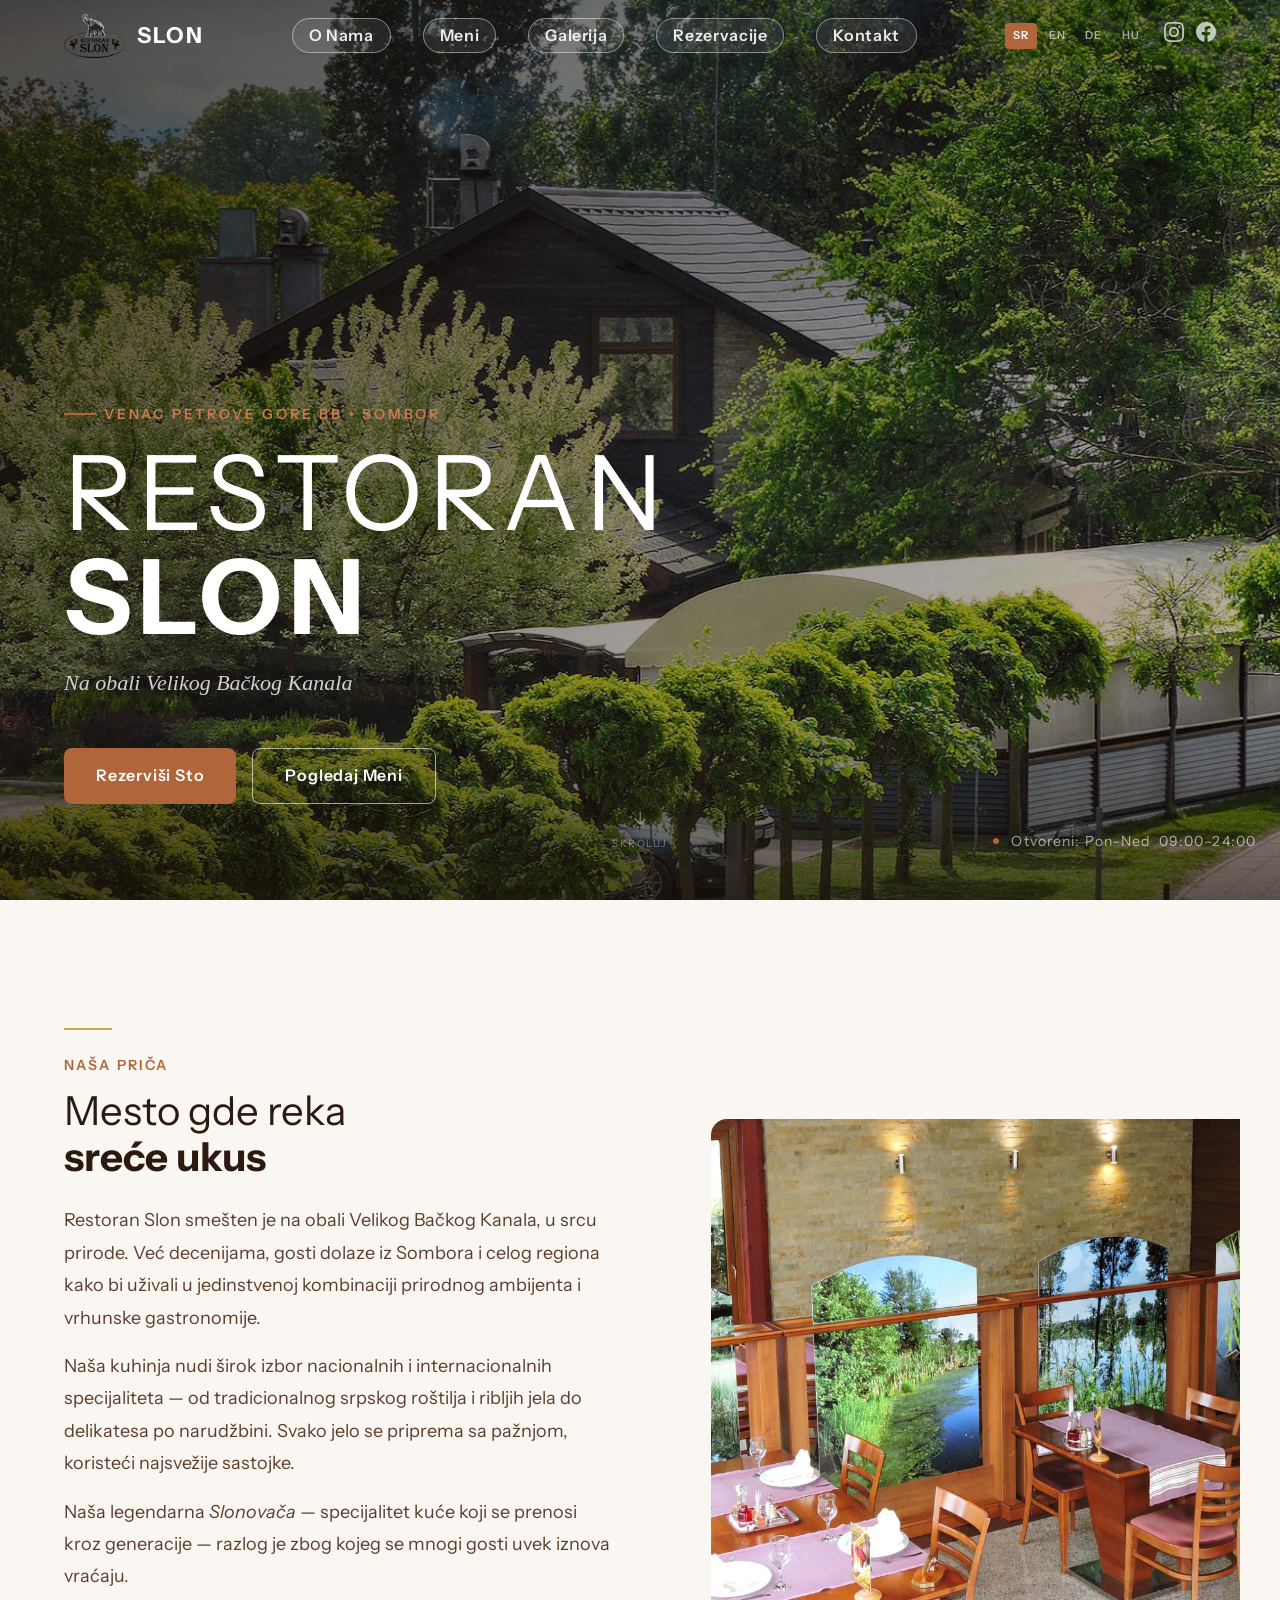
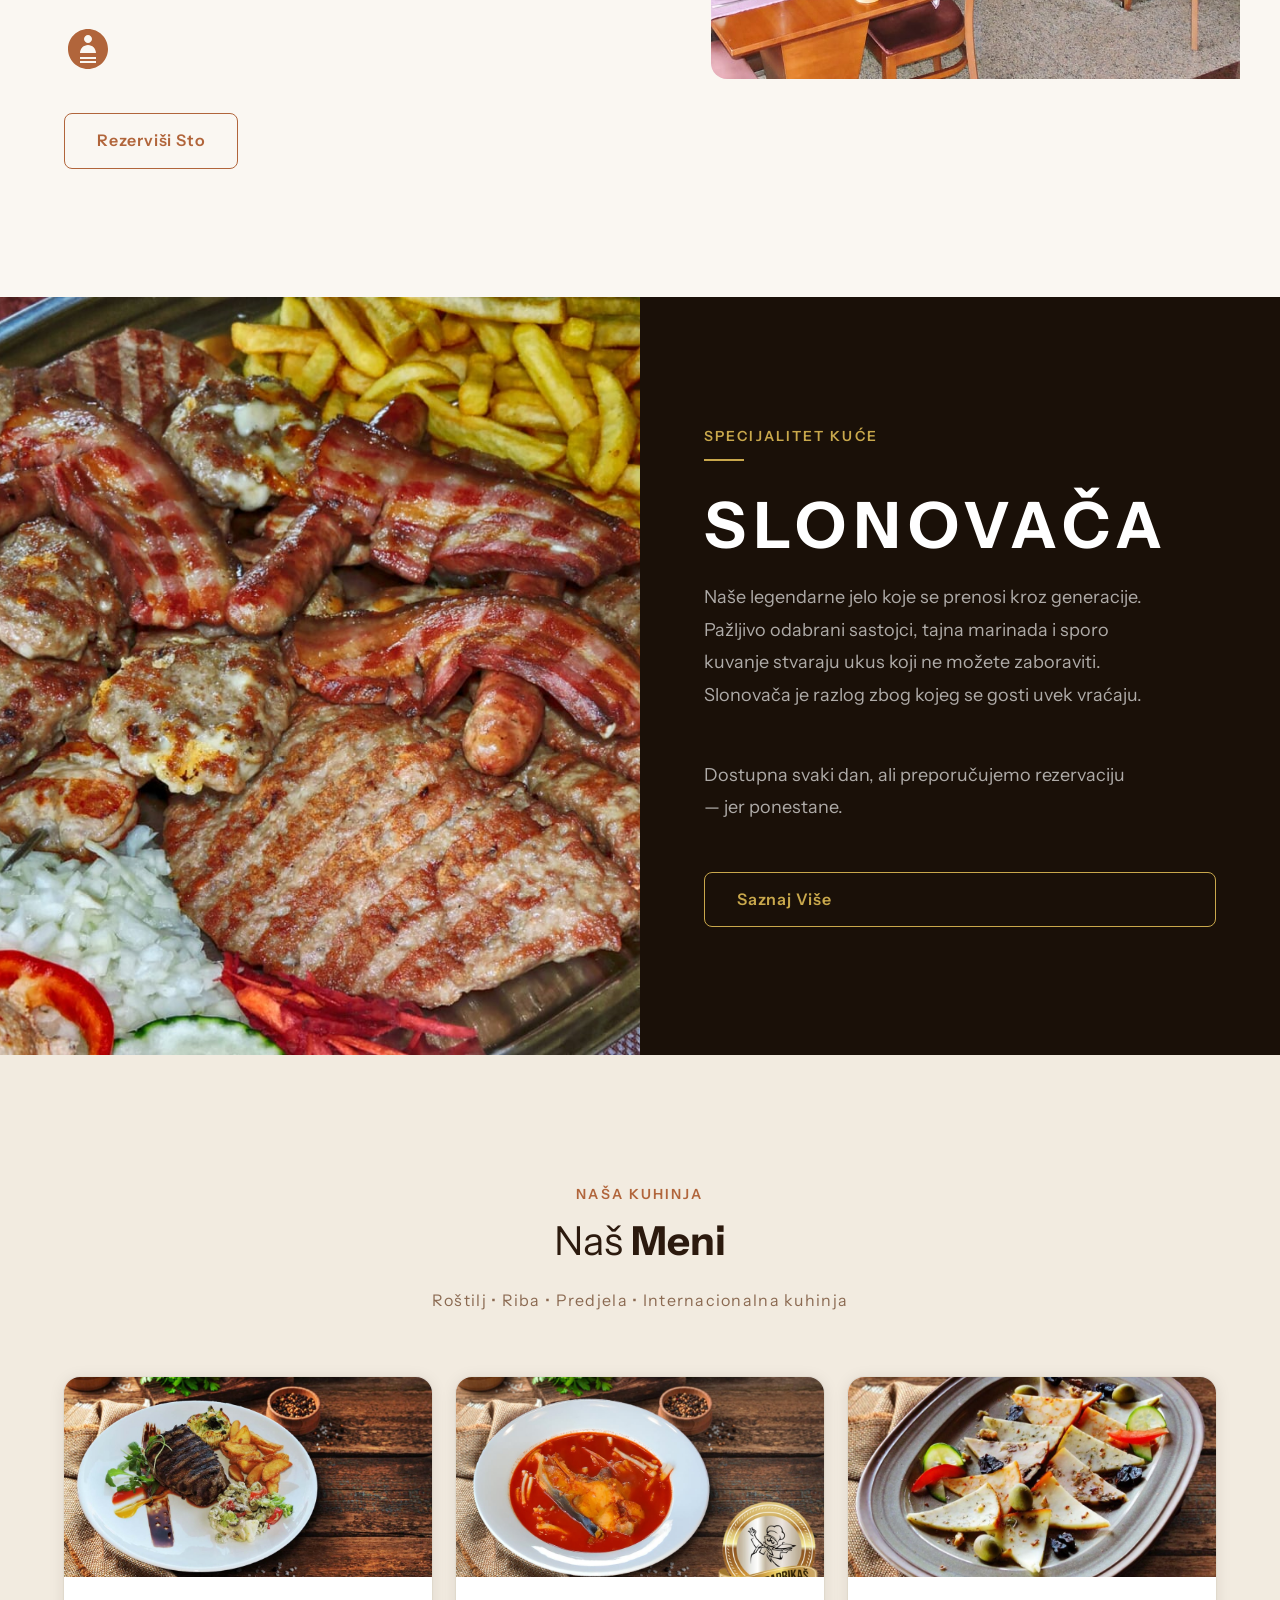
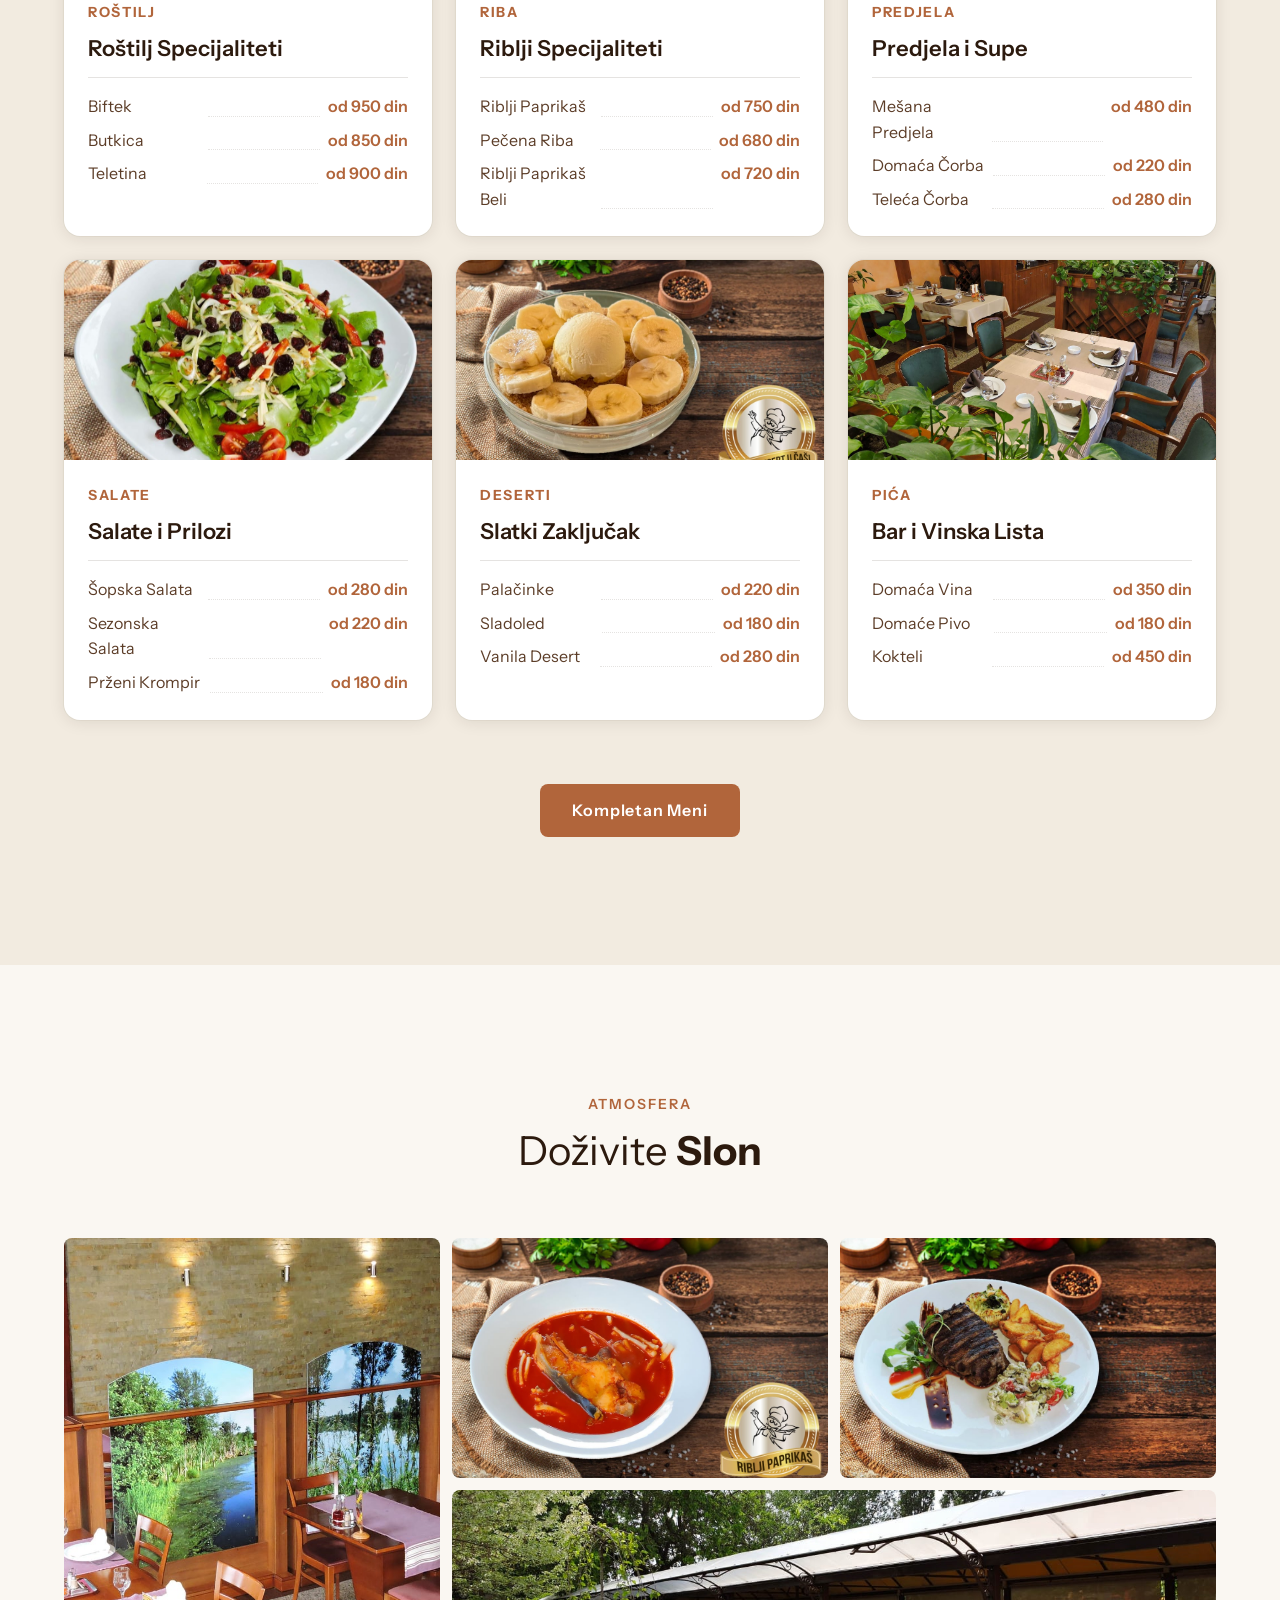
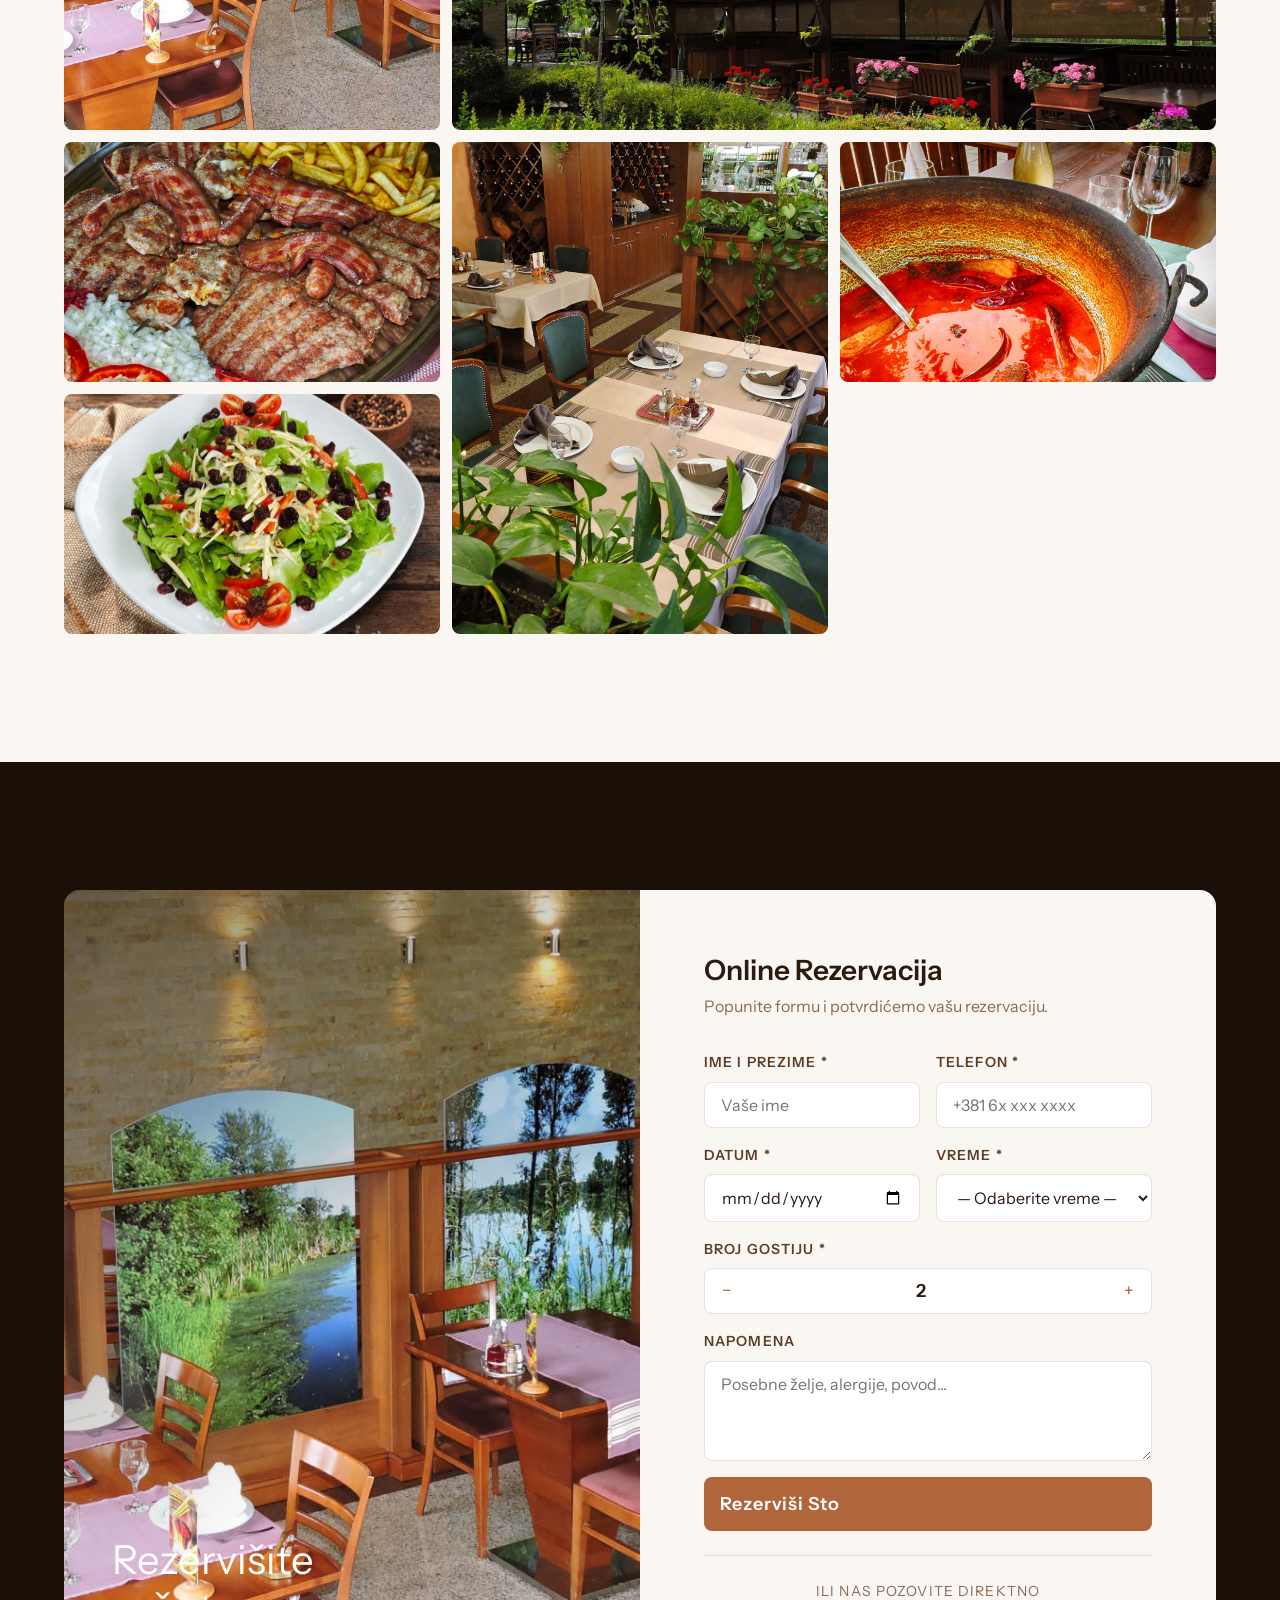
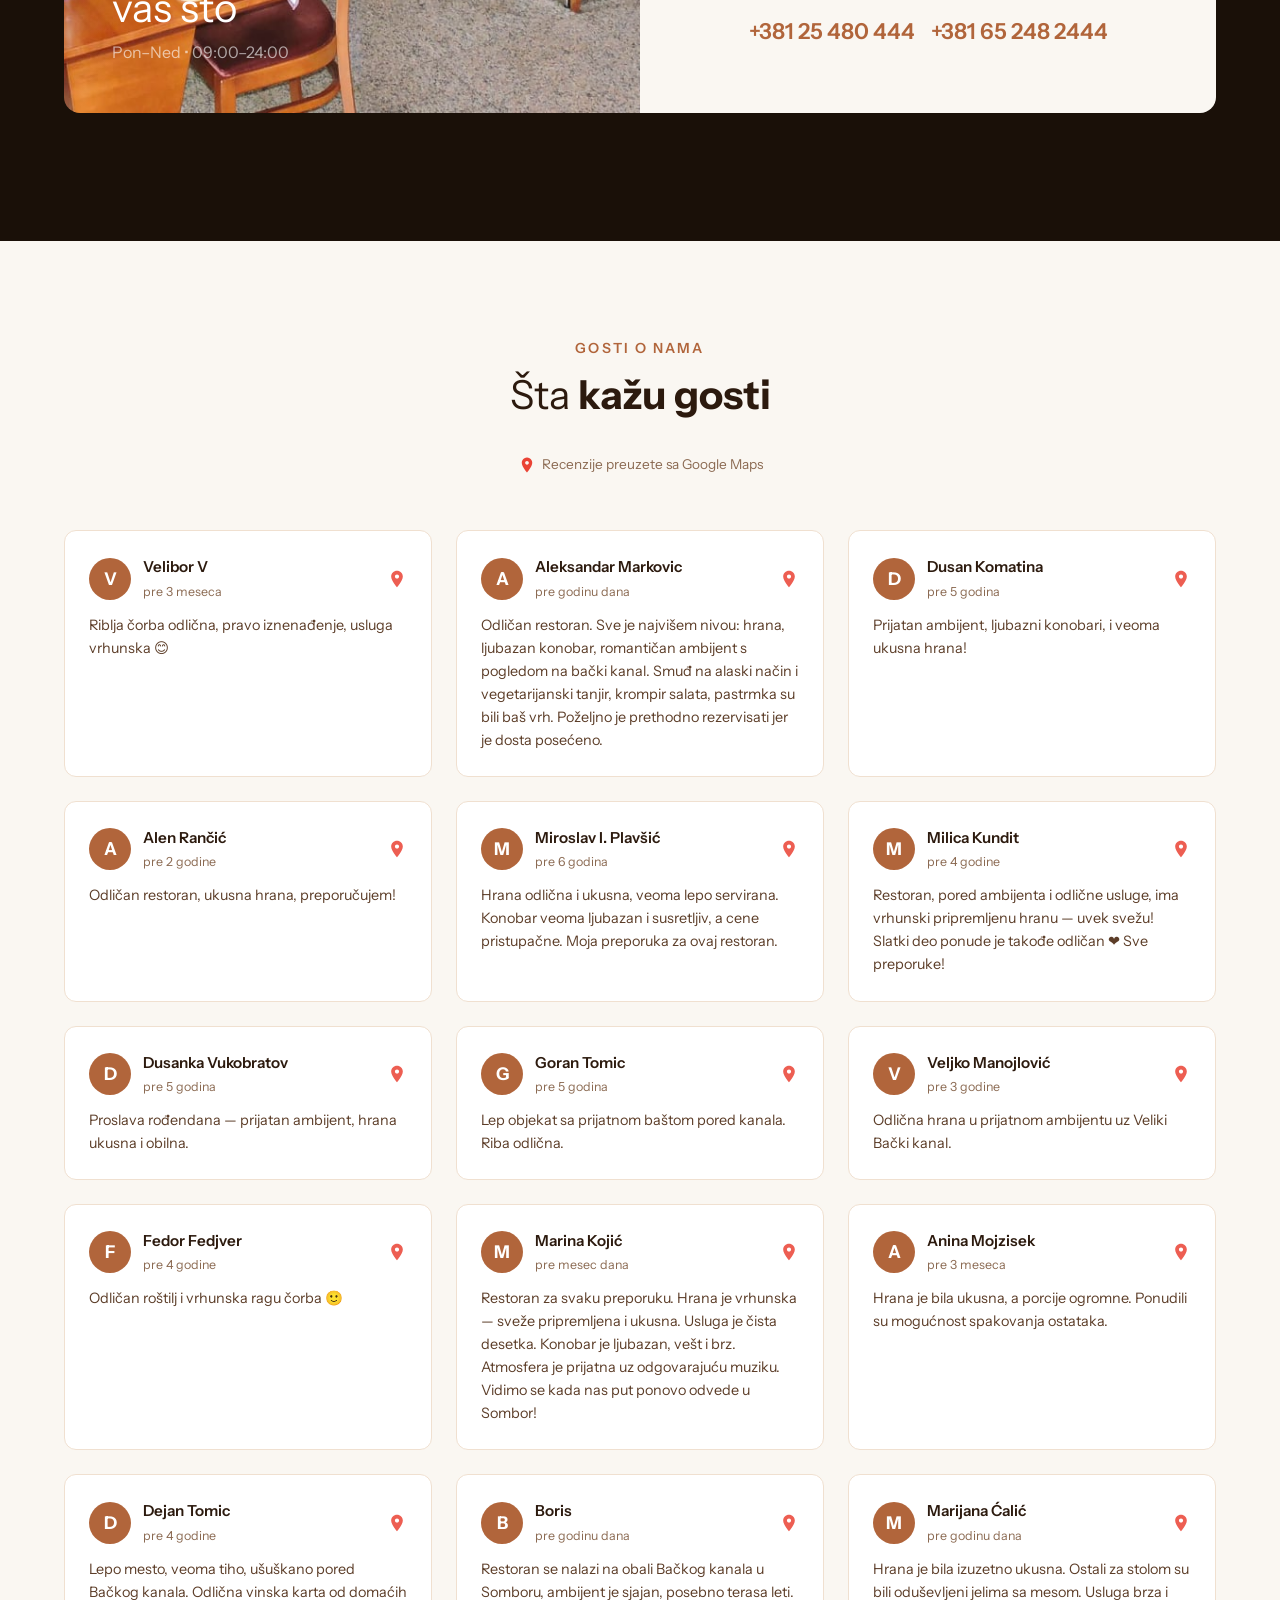
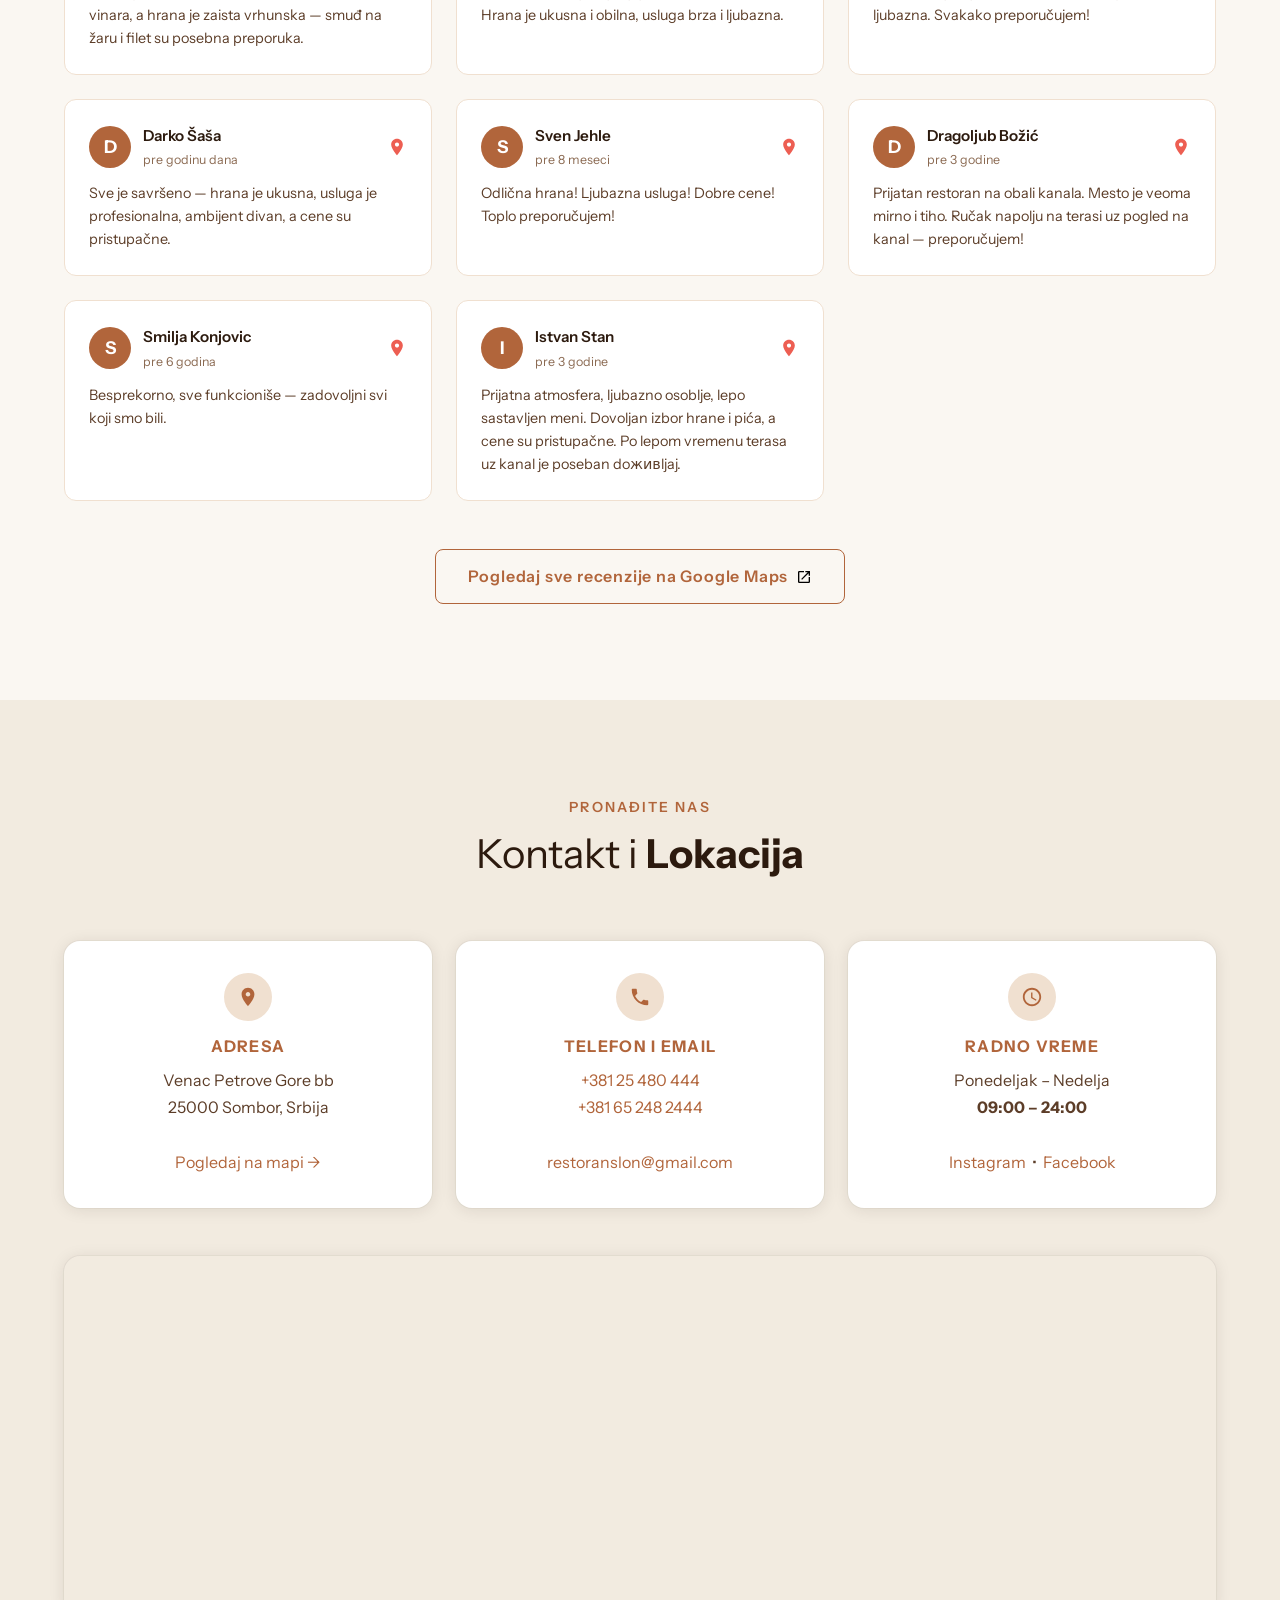
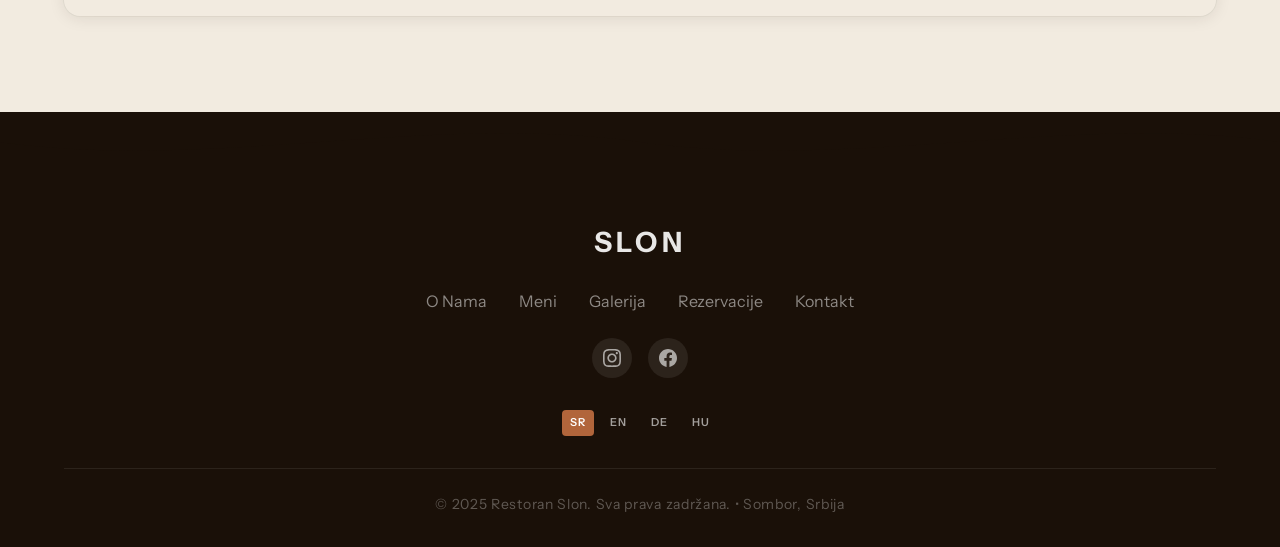
==== commit 9f605796: "Linkuj kartice menija na odgovarajuće sekcije u menu.html Svaka kartica (Roštilj, Riba, Predjela, Sa" ====
--- a/index.html
+++ b/index.html
@@ -237,7 +237,7 @@
         <div class="menu-preview__grid">
 
           <!-- Roštilj -->
-          <article class="menu-card" data-animate data-animate-delay="100">
+          <a href="menu.html#rostilj" class="menu-card" data-animate data-animate-delay="100">
             <div class="menu-card__image">
               <img src="images/food/steak.jpg" alt="Roštilj specijaliteti" class="menu-card__img" loading="lazy" width="400" height="200">
             </div>
@@ -262,10 +262,10 @@
                 </li>
               </ul>
             </div>
-          </article>
+          </a>
 
           <!-- Riba -->
-          <article class="menu-card" data-animate data-animate-delay="200">
+          <a href="menu.html#riba" class="menu-card" data-animate data-animate-delay="200">
             <div class="menu-card__image">
               <img src="images/food/fish-paprikash.jpg" alt="Riblji specijaliteti" class="menu-card__img" loading="lazy" width="400" height="200">
             </div>
@@ -290,10 +290,10 @@
                 </li>
               </ul>
             </div>
-          </article>
+          </a>
 
           <!-- Predjela -->
-          <article class="menu-card" data-animate data-animate-delay="300">
+          <a href="menu.html#predjela" class="menu-card" data-animate data-animate-delay="300">
             <div class="menu-card__image">
               <img src="images/food/predjelo.jpg" alt="Predjela" class="menu-card__img" loading="lazy" width="400" height="200">
             </div>
@@ -318,10 +318,10 @@
                 </li>
               </ul>
             </div>
-          </article>
+          </a>
 
           <!-- Salate -->
-          <article class="menu-card" data-animate data-animate-delay="100">
+          <a href="menu.html#salate" class="menu-card" data-animate data-animate-delay="100">
             <div class="menu-card__image">
               <img src="images/food/salate.jpg" alt="Salate i Prilozi" class="menu-card__img" loading="lazy" width="400" height="200">
             </div>
@@ -346,10 +346,10 @@
                 </li>
               </ul>
             </div>
-          </article>
+          </a>
 
           <!-- Deserti -->
-          <article class="menu-card" data-animate data-animate-delay="200">
+          <a href="menu.html#deserti" class="menu-card" data-animate data-animate-delay="200">
             <div class="menu-card__image">
               <img src="images/food/desert.jpg" alt="Deserti" class="menu-card__img" loading="lazy" width="400" height="200">
             </div>
@@ -374,10 +374,10 @@
                 </li>
               </ul>
             </div>
-          </article>
+          </a>
 
           <!-- Pića -->
-          <article class="menu-card" data-animate data-animate-delay="300">
+          <a href="menu.html#pica" class="menu-card" data-animate data-animate-delay="300">
             <div class="menu-card__image">
               <img src="images/restaurant/sala.jpg" alt="Bar i Pića" class="menu-card__img" loading="lazy" width="400" height="200">
             </div>
@@ -402,7 +402,7 @@
                 </li>
               </ul>
             </div>
-          </article>
+          </a>
 
         </div>
 
--- a/css/main.css
+++ b/css/main.css
@@ -372,33 +372,31 @@
 
 .nav__link {
   font-size: var(--text-sm);
-  font-weight: 500;
-  color: rgba(255, 255, 255, 0.85);
-  letter-spacing: 0.03em;
-  transition: color var(--dur-fast);
-  position: relative;
-}
-
-.nav__link::after {
-  content: '';
-  position: absolute;
-  bottom: -4px;
-  left: 0;
-  right: 0;
-  height: 1.5px;
-  background-color: var(--color-brand);
-  transform: scaleX(0);
-  transition: transform var(--dur-base) var(--ease-out-expo);
-}
-
-.nav__link:hover,
+  font-weight: 600;
+  color: rgba(255, 255, 255, 0.9);
+  letter-spacing: 0.04em;
+  padding: 0.4em 1em;
+  border: 1.5px solid rgba(255, 255, 255, 0.45);
+  border-radius: 2rem;
+  background: rgba(255, 255, 255, 0.08);
+  backdrop-filter: blur(6px);
+  transition: background var(--dur-base) var(--ease-out-expo),
+              border-color var(--dur-base) var(--ease-out-expo),
+              color var(--dur-base) var(--ease-out-expo),
+              transform var(--dur-base) var(--ease-out-expo);
+}
+
+.nav__link:hover {
+  background: rgba(255, 255, 255, 0.22);
+  border-color: rgba(255, 255, 255, 0.8);
+  color: var(--color-white);
+  transform: translateY(-1px);
+}
+
 .nav__link.active {
+  background: var(--color-brand);
+  border-color: var(--color-brand);
   color: var(--color-white);
-}
-
-.nav__link:hover::after,
-.nav__link.active::after {
-  transform: scaleX(1);
 }
 
 .nav__right {
@@ -844,6 +842,9 @@
 }
 
 .menu-card {
+  display: block;
+  text-decoration: none;
+  color: inherit;
   background-color: var(--color-white);
   border-radius: var(--radius-lg);
   overflow: hidden;
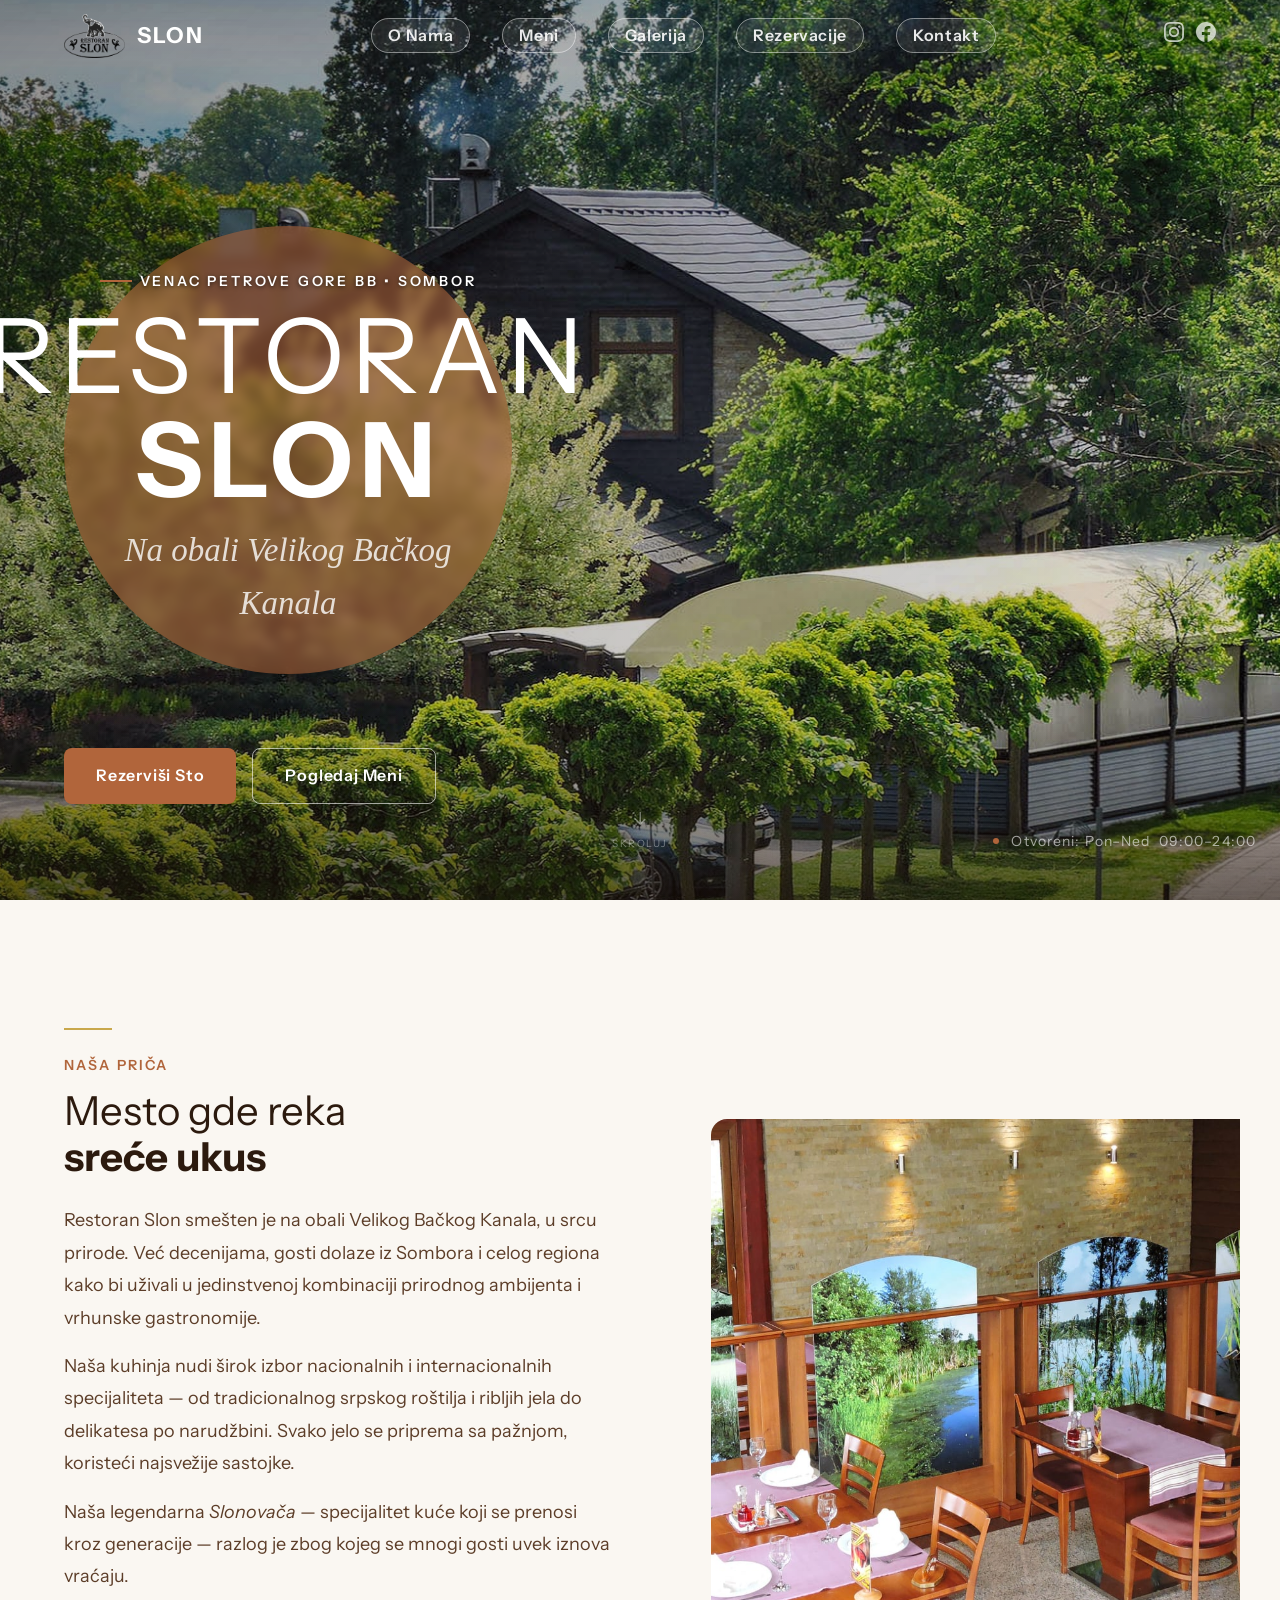
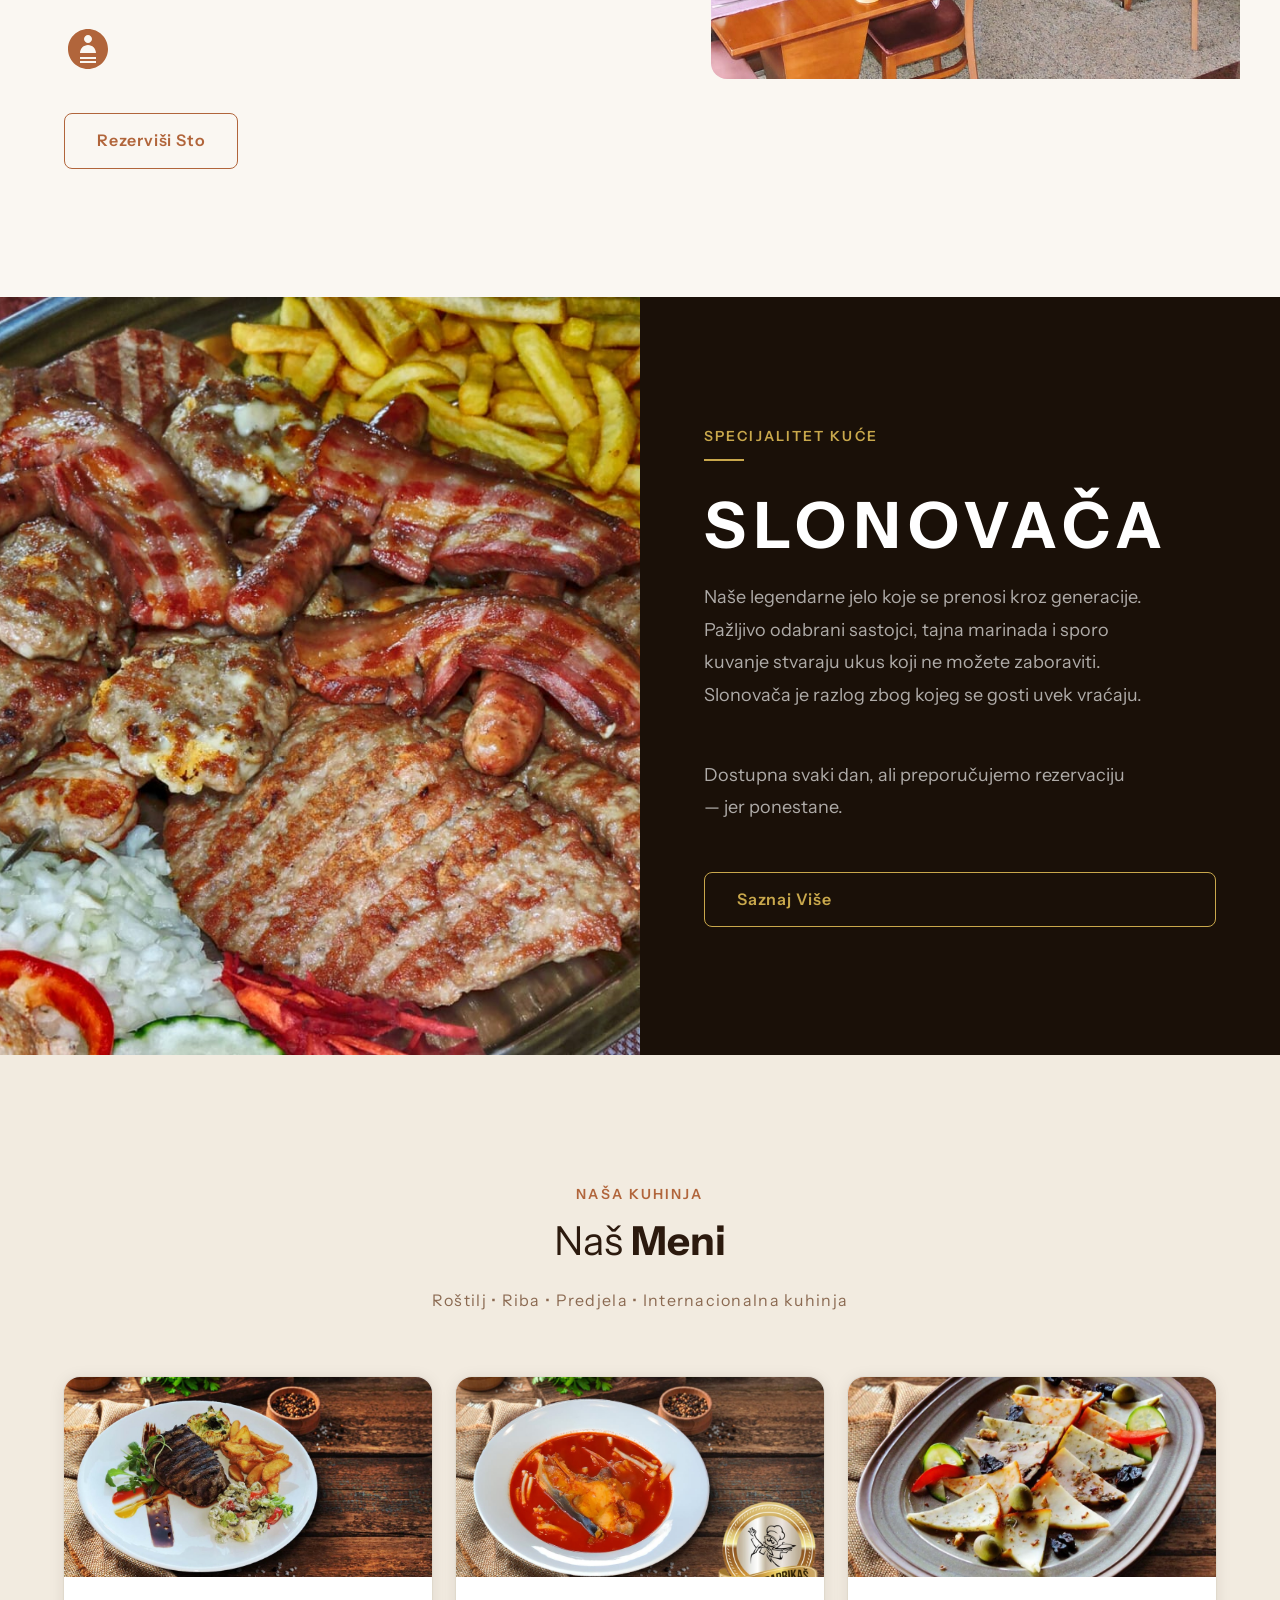
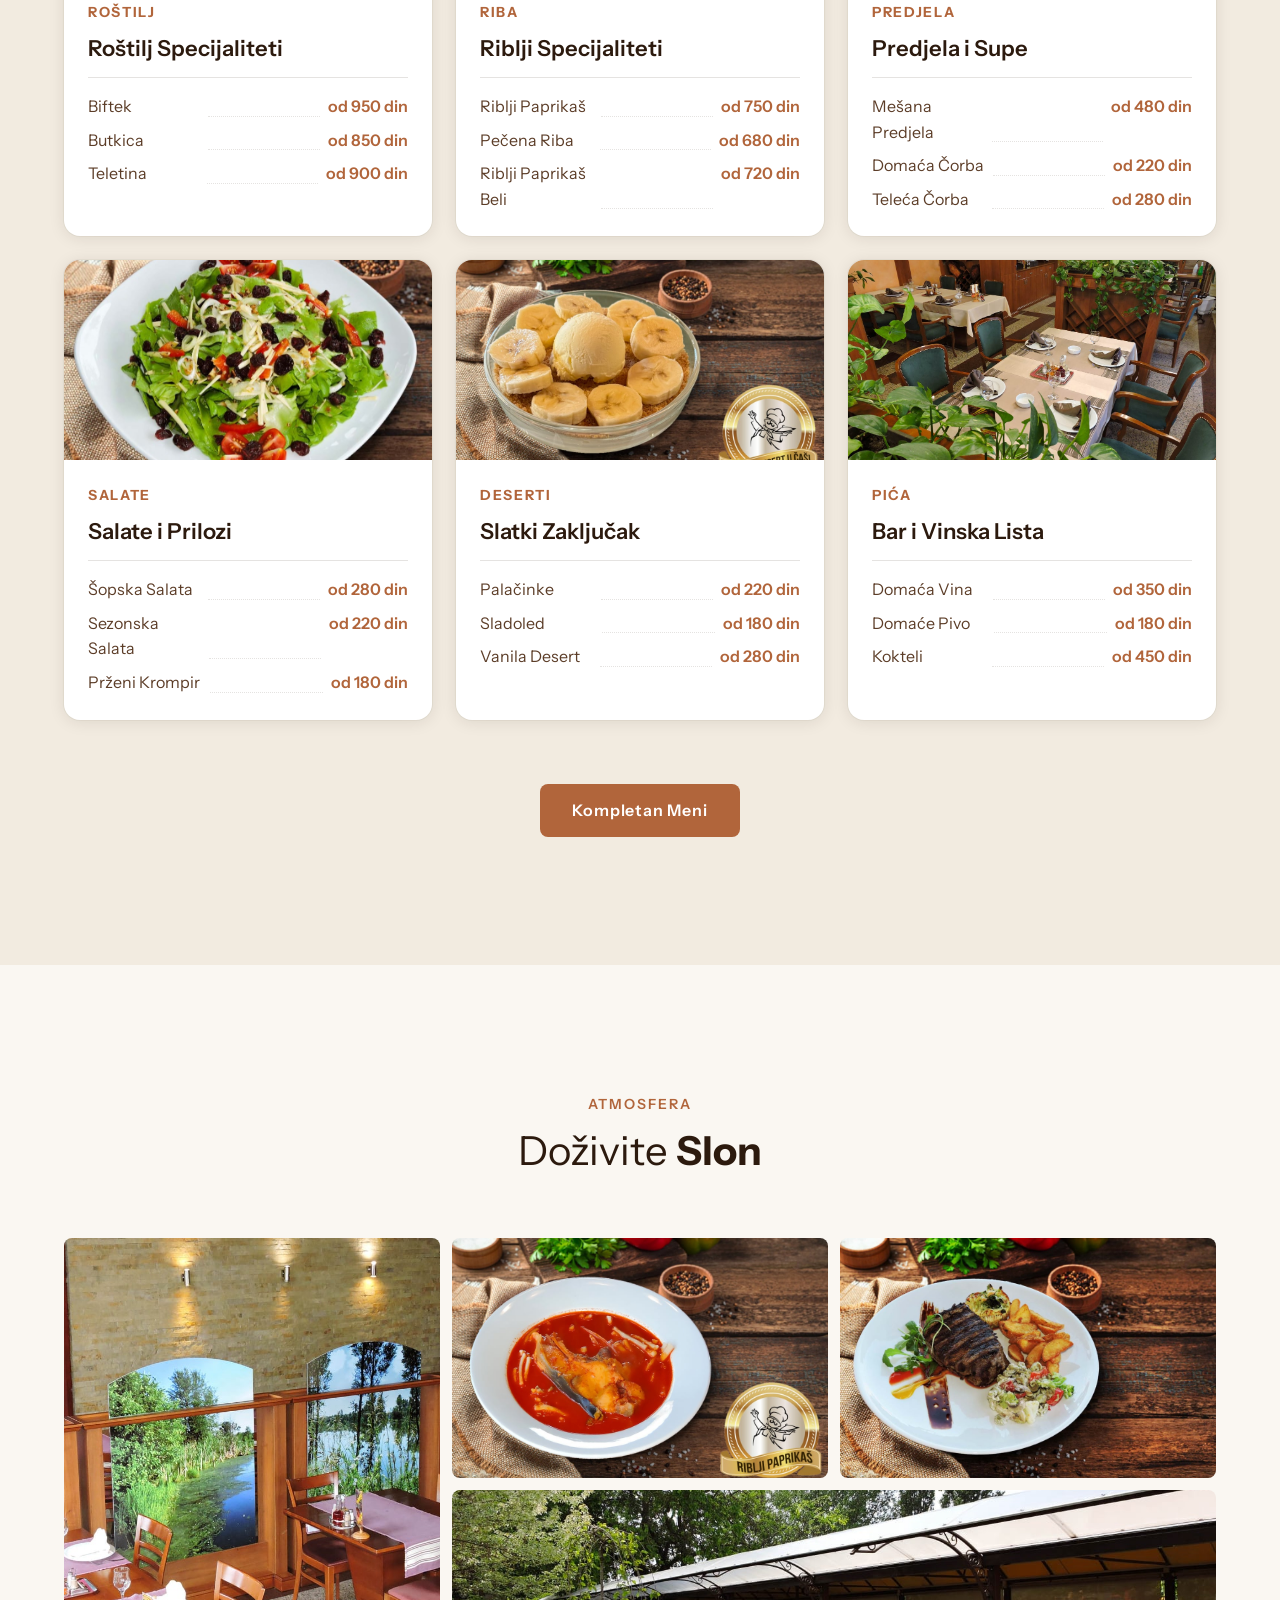
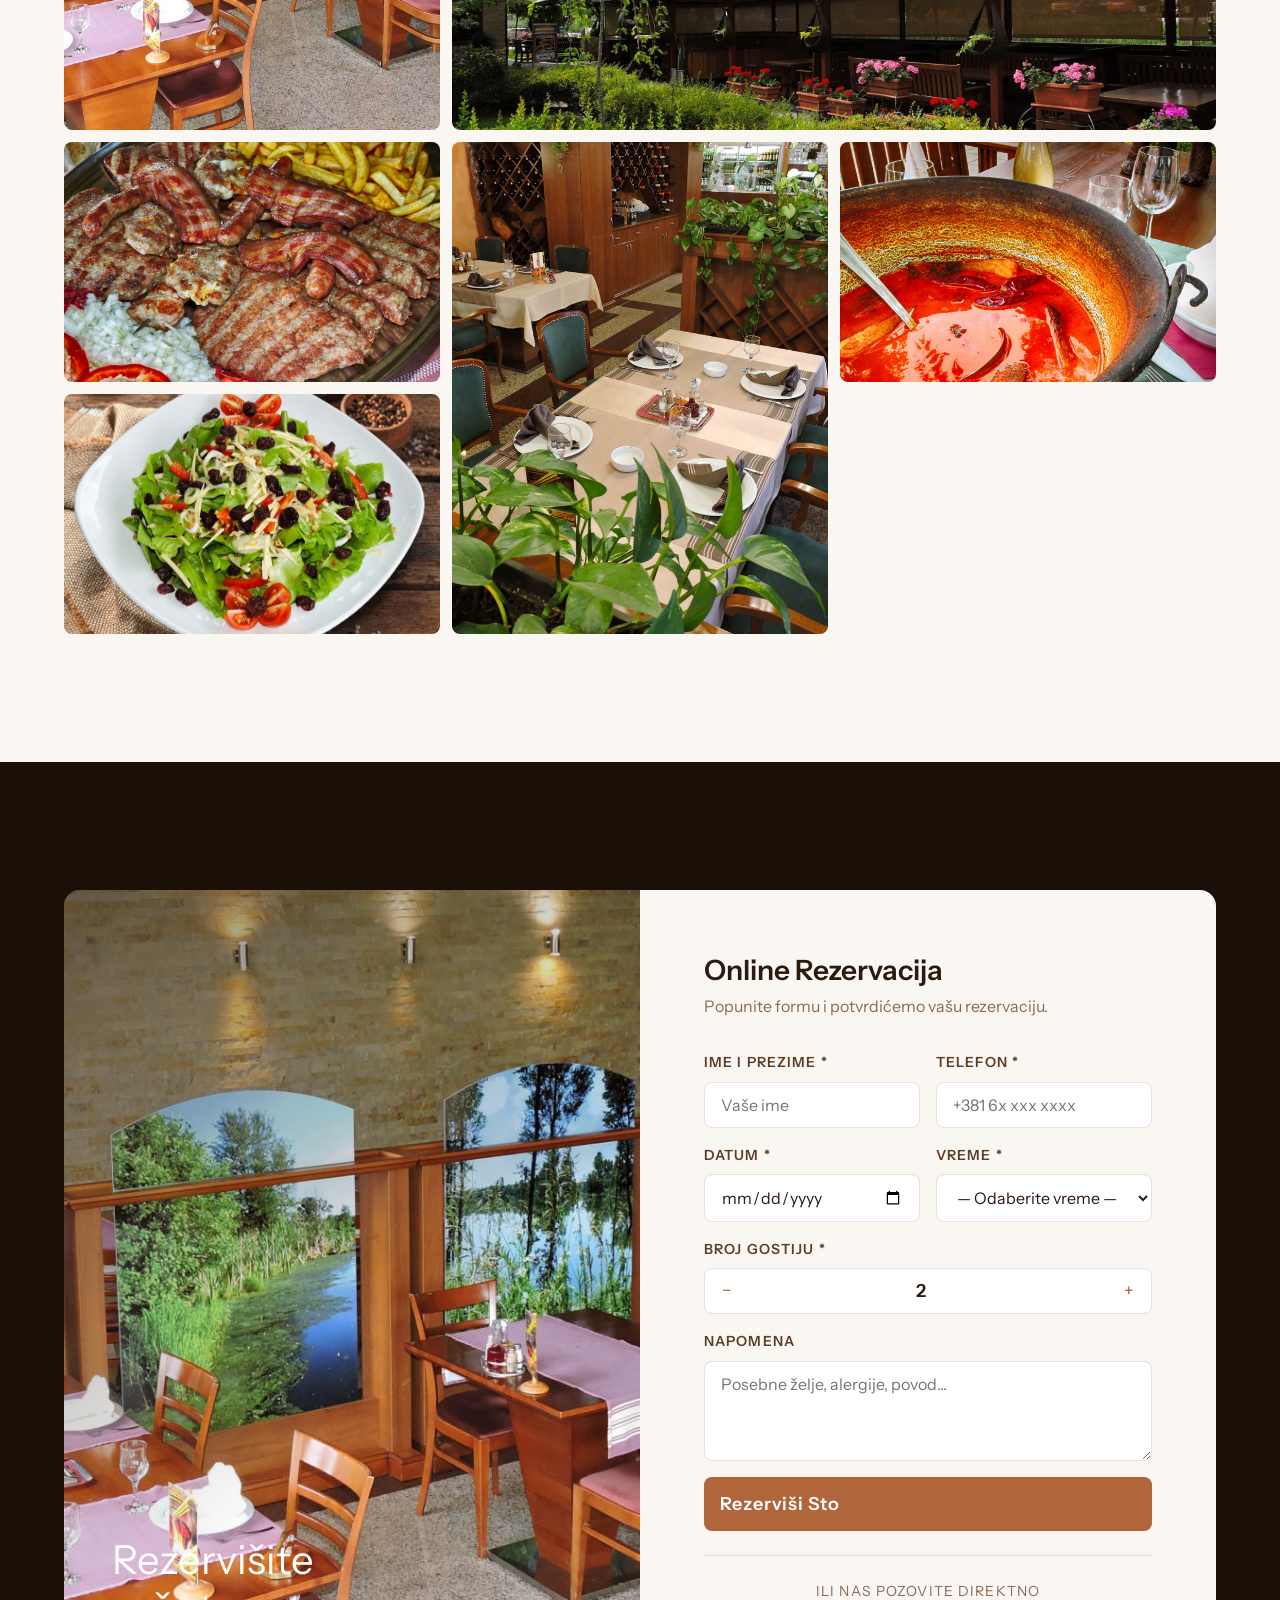
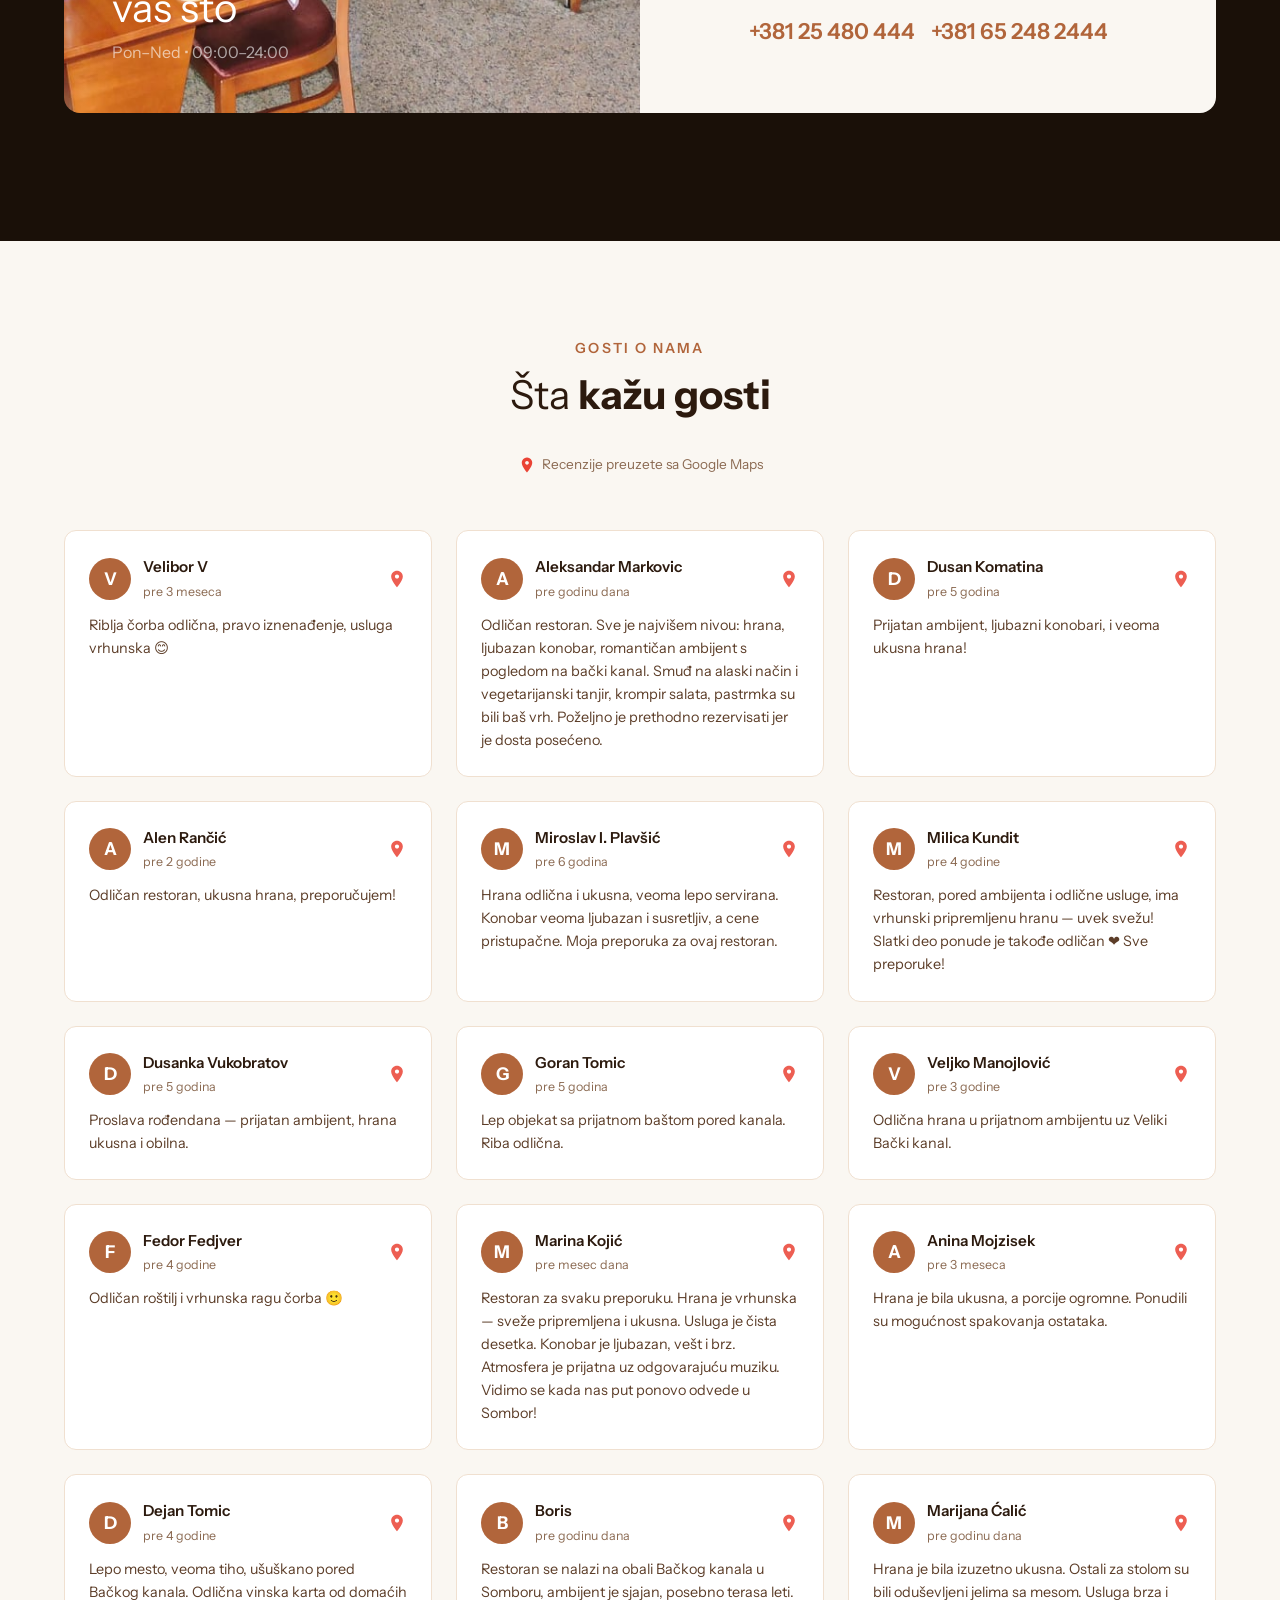
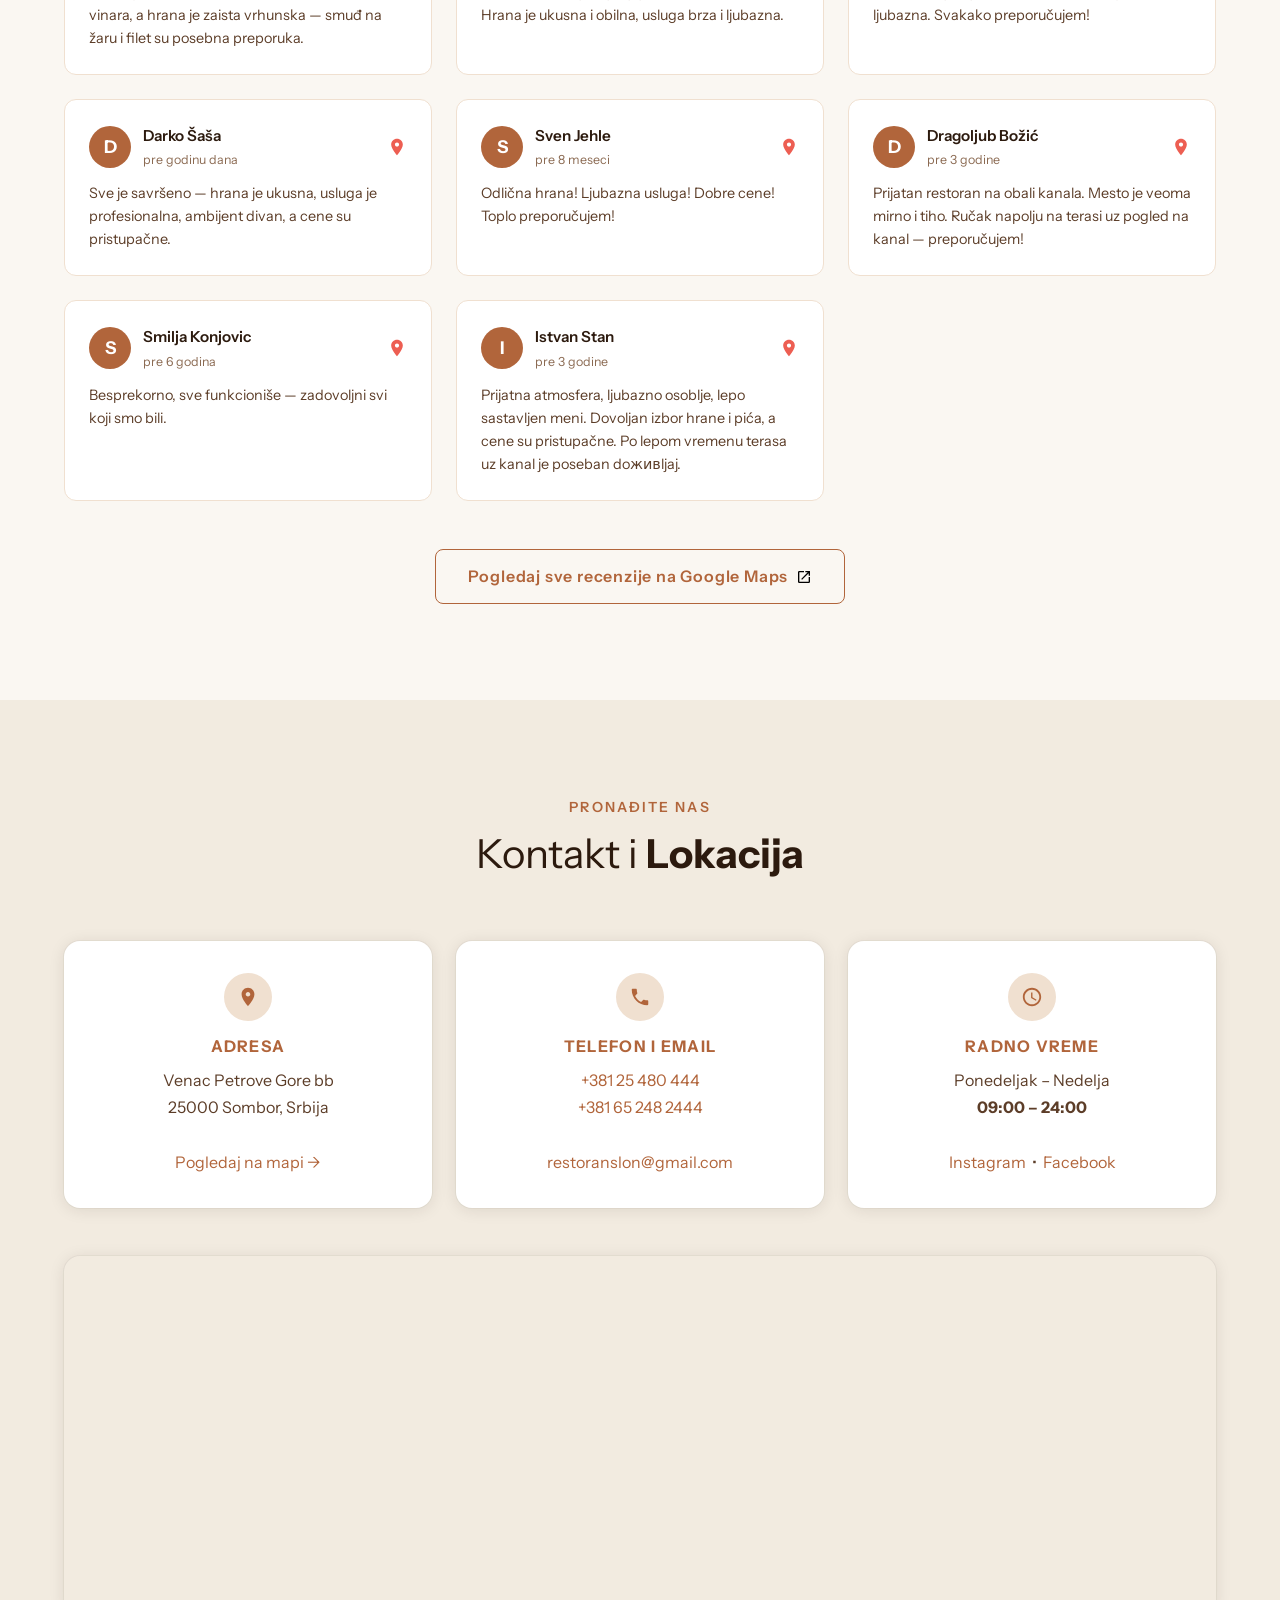
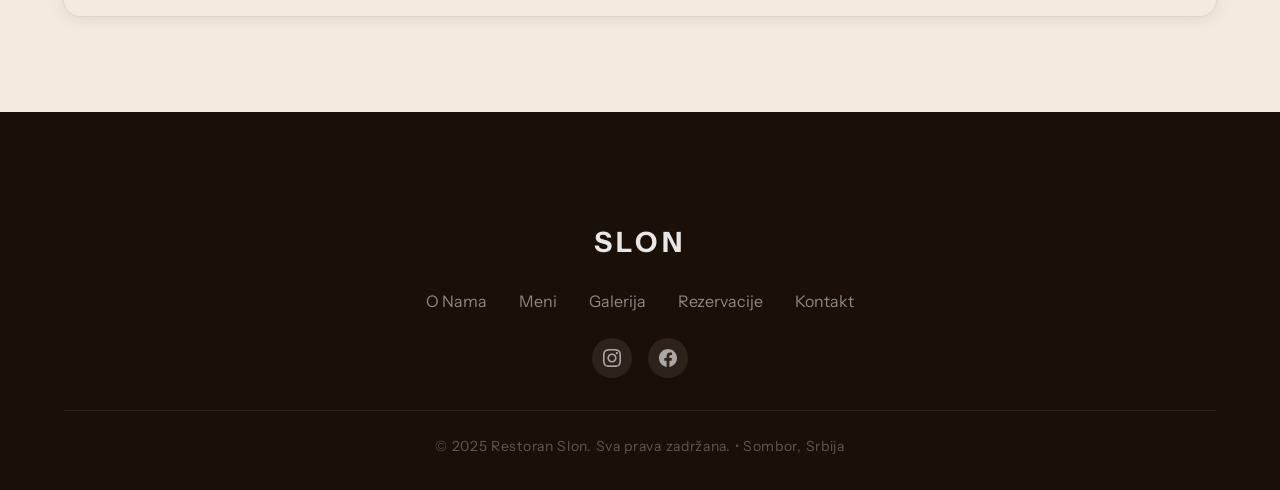
==== commit 6a780ec7: "UI poboljšanja: krug na hero sekciji, back-to-top dugme, ispravka menija - Dodat hero krug sa teksto" ====
--- a/index.html
+++ b/index.html
@@ -13,12 +13,6 @@
   <meta property="og:description" content="Jedinstven gastronomski doživljaj na obali Velikog Bačkog Kanala u Somboru.">
   <meta property="og:image" content="images/hero/hero-bg.jpg">
   <meta property="og:locale" content="sr_RS">
-
-  <!-- hreflang -->
-  <link rel="alternate" hreflang="sr" href="index.html">
-  <link rel="alternate" hreflang="en" href="en.html">
-  <link rel="alternate" hreflang="de" href="de.html">
-  <link rel="alternate" hreflang="hu" href="hu.html">
 
   <!-- Fonts -->
   <link rel="preconnect" href="https://fonts.googleapis.com">
@@ -79,13 +73,6 @@
 
       <!-- Right side -->
       <div class="nav__right">
-        <div class="lang-switcher" role="navigation" aria-label="Izbor jezika">
-          <a href="index.html" class="lang-btn active" aria-current="page">SR</a>
-          <a href="en.html" class="lang-btn">EN</a>
-          <a href="de.html" class="lang-btn">DE</a>
-          <a href="hu.html" class="lang-btn">HU</a>
-        </div>
-
         <div class="nav__social">
           <a href="https://www.instagram.com/restoranslonsombor" class="nav__social-link" target="_blank" rel="noopener" aria-label="Instagram">
             <svg viewBox="0 0 24 24" aria-hidden="true"><path d="M12 2.163c3.204 0 3.584.012 4.85.07 3.252.148 4.771 1.691 4.919 4.919.058 1.265.069 1.645.069 4.849 0 3.205-.012 3.584-.069 4.849-.149 3.225-1.664 4.771-4.919 4.919-1.266.058-1.644.07-4.85.07-3.204 0-3.584-.012-4.849-.07-3.26-.149-4.771-1.699-4.919-4.92-.058-1.265-.07-1.644-.07-4.849 0-3.204.013-3.583.07-4.849.149-3.227 1.664-4.771 4.919-4.919 1.266-.057 1.645-.069 4.849-.069zm0-2.163c-3.259 0-3.667.014-4.947.072-4.358.2-6.78 2.618-6.98 6.98-.059 1.281-.073 1.689-.073 4.948 0 3.259.014 3.668.072 4.948.2 4.358 2.618 6.78 6.98 6.98 1.281.058 1.689.072 4.948.072 3.259 0 3.668-.014 4.948-.072 4.354-.2 6.782-2.618 6.979-6.98.059-1.28.073-1.689.073-4.948 0-3.259-.014-3.667-.072-4.947-.196-4.354-2.617-6.78-6.979-6.98-1.281-.059-1.69-.073-4.949-.073zm0 5.838c-3.403 0-6.162 2.759-6.162 6.162s2.759 6.163 6.162 6.163 6.162-2.759 6.162-6.163c0-3.403-2.759-6.162-6.162-6.162zm0 10.162c-2.209 0-4-1.79-4-4 0-2.209 1.791-4 4-4s4 1.791 4 4c0 2.21-1.791 4-4 4zm6.406-11.845c-.796 0-1.441.645-1.441 1.44s.645 1.44 1.441 1.44c.795 0 1.439-.645 1.439-1.44s-.644-1.44-1.439-1.44z"/></svg>
@@ -112,12 +99,6 @@
     <a href="#galerija" class="nav__mobile-link">Galerija</a>
     <a href="#rezervacije" class="nav__mobile-link">Rezervacije</a>
     <a href="#kontakt" class="nav__mobile-link">Kontakt</a>
-    <div class="nav__mobile-lang">
-      <a href="index.html" class="lang-btn active">SR</a>
-      <a href="en.html" class="lang-btn">EN</a>
-      <a href="de.html" class="lang-btn">DE</a>
-      <a href="hu.html" class="lang-btn">HU</a>
-    </div>
   </div>
 
   <main>
@@ -130,13 +111,16 @@
       <div class="hero__overlay" aria-hidden="true"></div>
       <div class="hero__overlay-bottom" aria-hidden="true"></div>
 
-      <div class="hero__content">
+      <div class="hero__title-circle">
         <p class="hero__location">Venac Petrove Gore bb &bull; Sombor</p>
         <h1 class="hero__title">
           Restoran
           <strong>Slon</strong>
         </h1>
         <p class="hero__tagline">Na obali Velikog Bačkog Kanala</p>
+      </div>
+
+      <div class="hero__content">
         <div class="hero__ctas btn-group">
           <a href="#rezervacije" class="btn btn--primary">Rezerviši Sto</a>
           <a href="menu.html" class="btn btn--ghost">Pogledaj Meni</a>
@@ -976,18 +960,18 @@
         </a>
       </div>
 
-      <div class="footer__lang" aria-label="Izbor jezika">
-        <a href="index.html" class="lang-btn active" aria-current="page">SR</a>
-        <a href="en.html" class="lang-btn">EN</a>
-        <a href="de.html" class="lang-btn">DE</a>
-        <a href="hu.html" class="lang-btn">HU</a>
-      </div>
+
 
       <div class="footer__divider" aria-hidden="true"></div>
       <p class="footer__copy">&copy; 2025 Restoran Slon. Sva prava zadržana. &bull; Sombor, Srbija</p>
     </div>
   </footer>
 
+  <!-- Back to top button -->
+  <button class="back-to-top" id="backToTop" aria-label="Vrati se na početak">
+    <svg viewBox="0 0 24 24" aria-hidden="true"><path d="M7.41 15.41L12 10.83l4.59 4.58L18 14l-6-6-6 6z"/></svg>
+  </button>
+
   <!-- JavaScript -->
   <script src="js/main.js"></script>
 </body>
--- a/css/main.css
+++ b/css/main.css
@@ -561,9 +561,9 @@
   inset: 0;
   background: linear-gradient(
     135deg,
-    rgba(26, 16, 8, 0.75) 0%,
-    rgba(26, 16, 8, 0.45) 50%,
-    rgba(44, 26, 14, 0.25) 100%
+    rgba(26, 16, 8, 0.45) 0%,
+    rgba(26, 16, 8, 0.25) 50%,
+    rgba(44, 26, 14, 0.10) 100%
   );
   z-index: 1;
 }
@@ -592,11 +592,12 @@
   font-weight: 600;
   letter-spacing: 0.2em;
   text-transform: uppercase;
-  color: var(--color-brand-light);
+  color: #ffffff;
   margin-bottom: var(--space-4);
   display: flex;
   align-items: center;
   gap: var(--space-2);
+  text-shadow: 0 1px 4px rgba(0,0,0,0.7);
 }
 
 .hero__location::before {
@@ -622,10 +623,44 @@
   display: block;
 }
 
+.hero__title-circle {
+  position: absolute;
+  left: 5vw;
+  top: 50%;
+  transform: translateY(-50%);
+  z-index: 2;
+  display: flex;
+  flex-direction: column;
+  align-items: center;
+  justify-content: center;
+  text-align: center;
+  background: rgba(177, 101, 59, 0.55);
+  backdrop-filter: blur(6px);
+  -webkit-backdrop-filter: blur(6px);
+  border-radius: 50%;
+  width: clamp(260px, 35vw, 480px);
+  height: clamp(260px, 35vw, 480px);
+  padding: var(--space-6);
+  gap: var(--space-3);
+}
+
+.hero__title-circle .hero__location {
+  margin-bottom: 0;
+}
+
+.hero__title-circle .hero__title {
+  margin-bottom: 0;
+}
+
+.hero__title-circle .hero__tagline {
+  margin-bottom: 0;
+  max-width: 100%;
+}
+
 .hero__tagline {
   font-family: var(--font-serif);
   font-style: italic;
-  font-size: var(--text-lg);
+  font-size: clamp(1.6875rem, 3.75vw, 2.0625rem);
   color: rgba(255, 255, 255, 0.8);
   margin-bottom: var(--space-7);
   max-width: 480px;
@@ -1756,6 +1791,15 @@
     font-size: clamp(2.5rem, 14vw, 3.5rem);
   }
 
+  .hero__title-circle {
+    width: 80vw;
+    height: 80vw;
+    left: 50%;
+    top: 50%;
+    transform: translate(-50%, -50%);
+    padding: var(--space-5);
+  }
+
   .hero__hours {
     display: none;
   }
@@ -1823,6 +1867,47 @@
   border-radius: 3px;
 }
 
+/* ============================================================
+   BACK TO TOP
+   ============================================================ */
+.back-to-top {
+  position: fixed;
+  bottom: 2rem;
+  right: 2rem;
+  width: 48px;
+  height: 48px;
+  border-radius: 50%;
+  background: var(--color-brand);
+  color: #fff;
+  border: none;
+  cursor: pointer;
+  display: flex;
+  align-items: center;
+  justify-content: center;
+  box-shadow: 0 4px 12px rgba(0,0,0,0.25);
+  opacity: 0;
+  visibility: hidden;
+  transform: translateY(12px);
+  transition: opacity 0.3s, visibility 0.3s, transform 0.3s;
+  z-index: 999;
+}
+
+.back-to-top--visible {
+  opacity: 1;
+  visibility: visible;
+  transform: translateY(0);
+}
+
+.back-to-top:hover {
+  background: var(--color-brand-dark, #333);
+}
+
+.back-to-top svg {
+  width: 24px;
+  height: 24px;
+  fill: currentColor;
+}
+
 @media print {
   .nav, .hero, .gallery, .reservations, .footer {
     display: none;
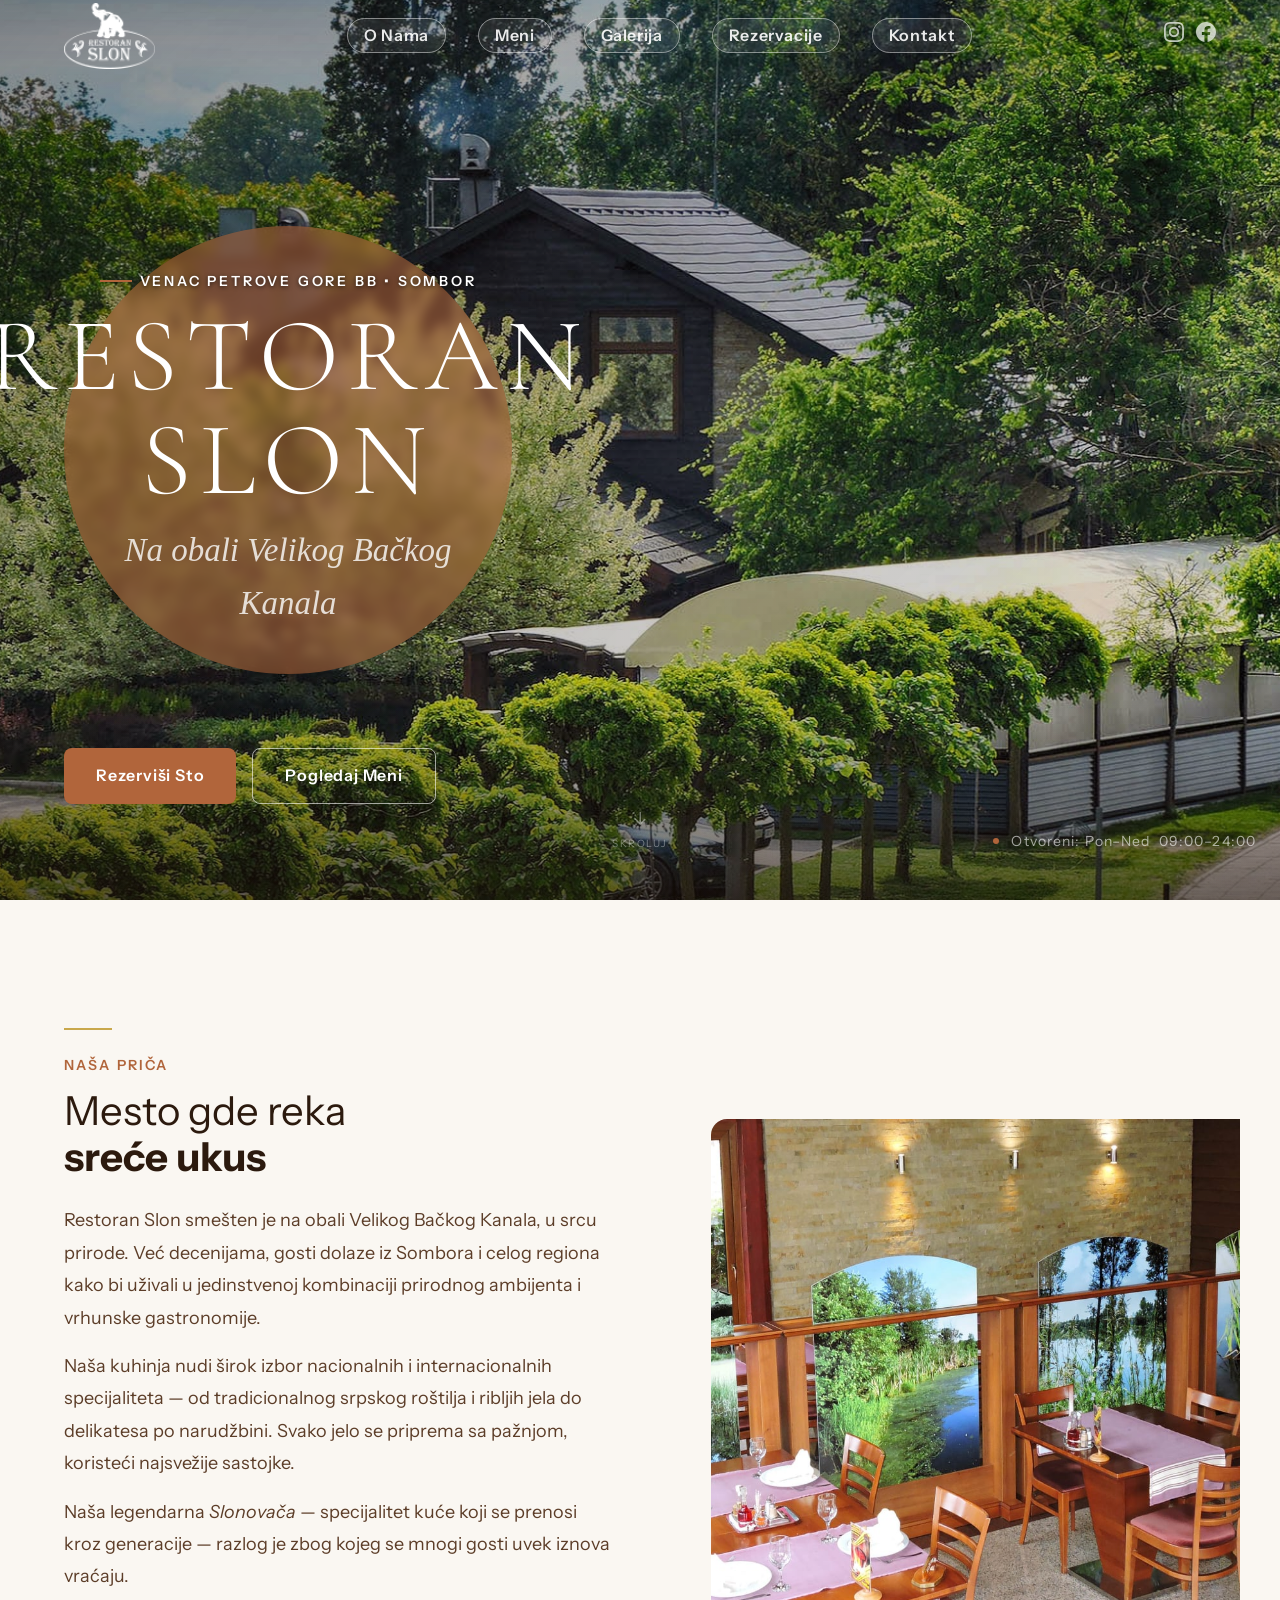
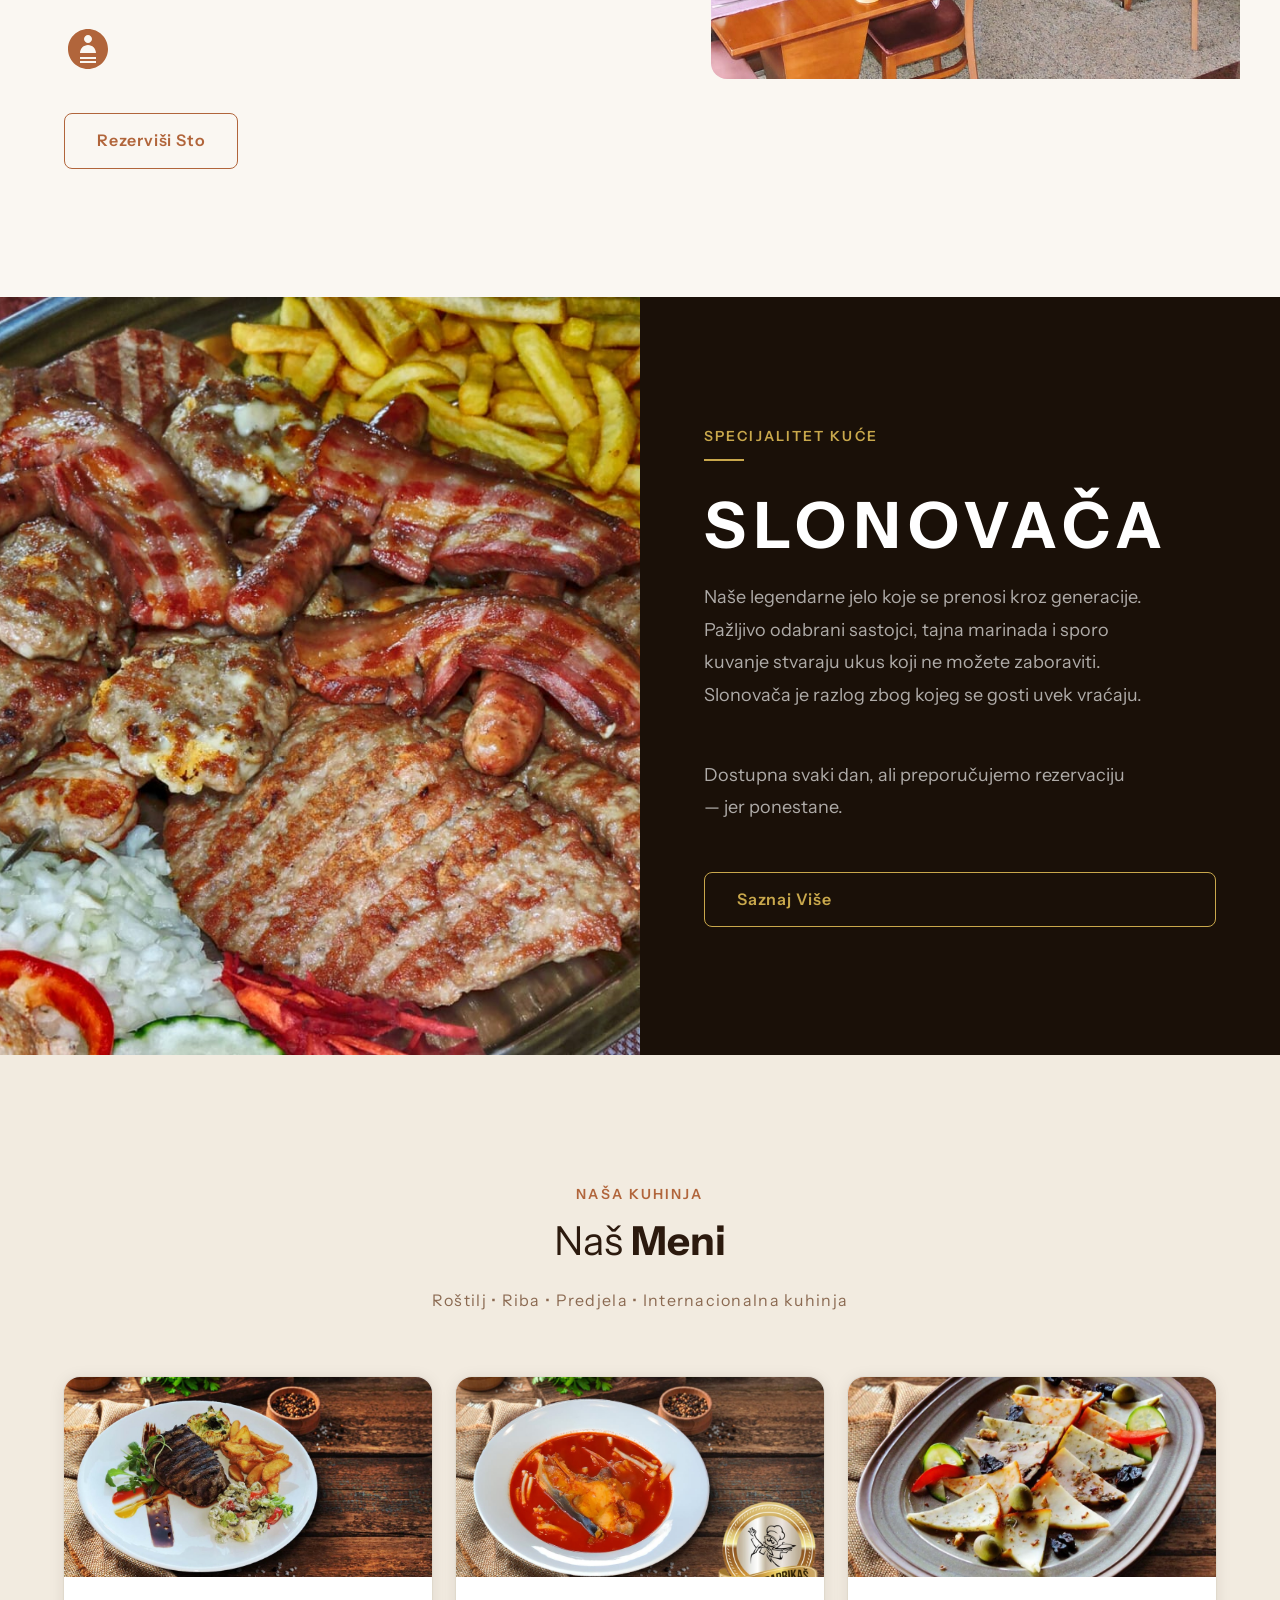
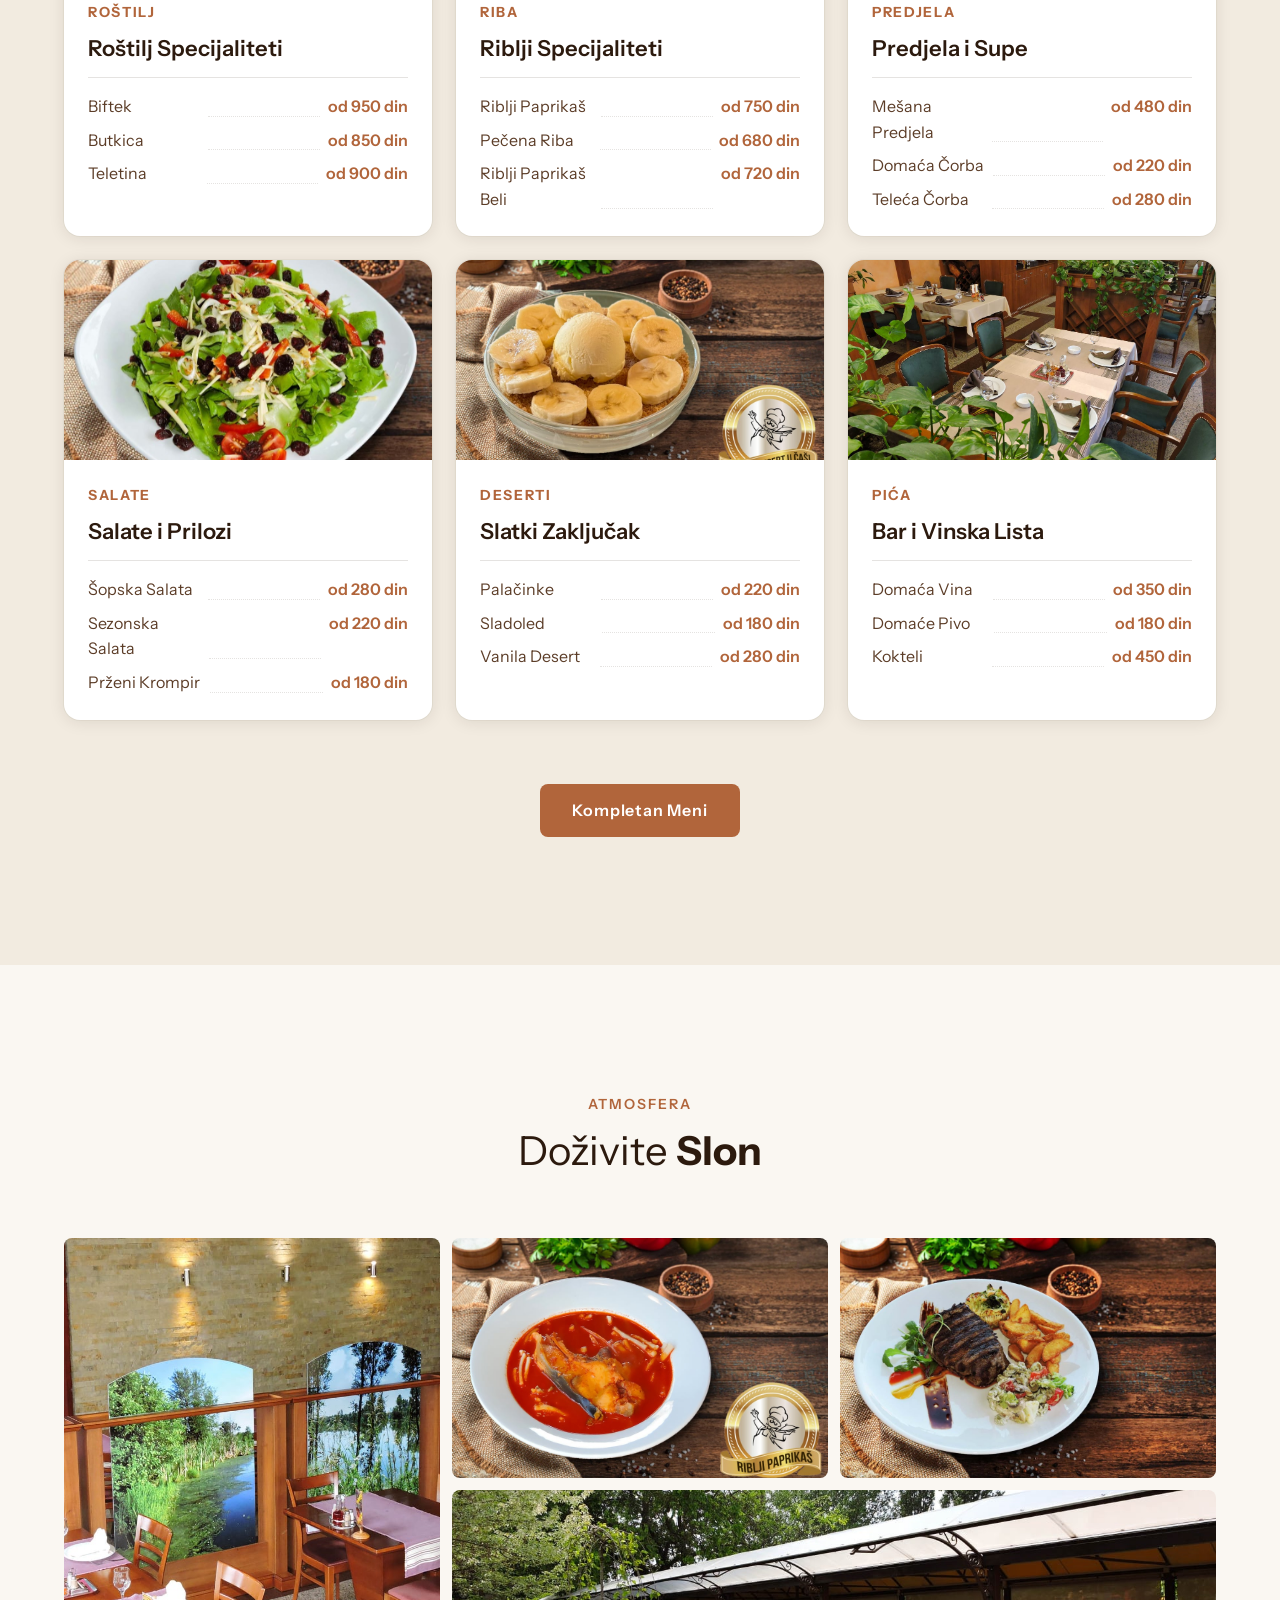
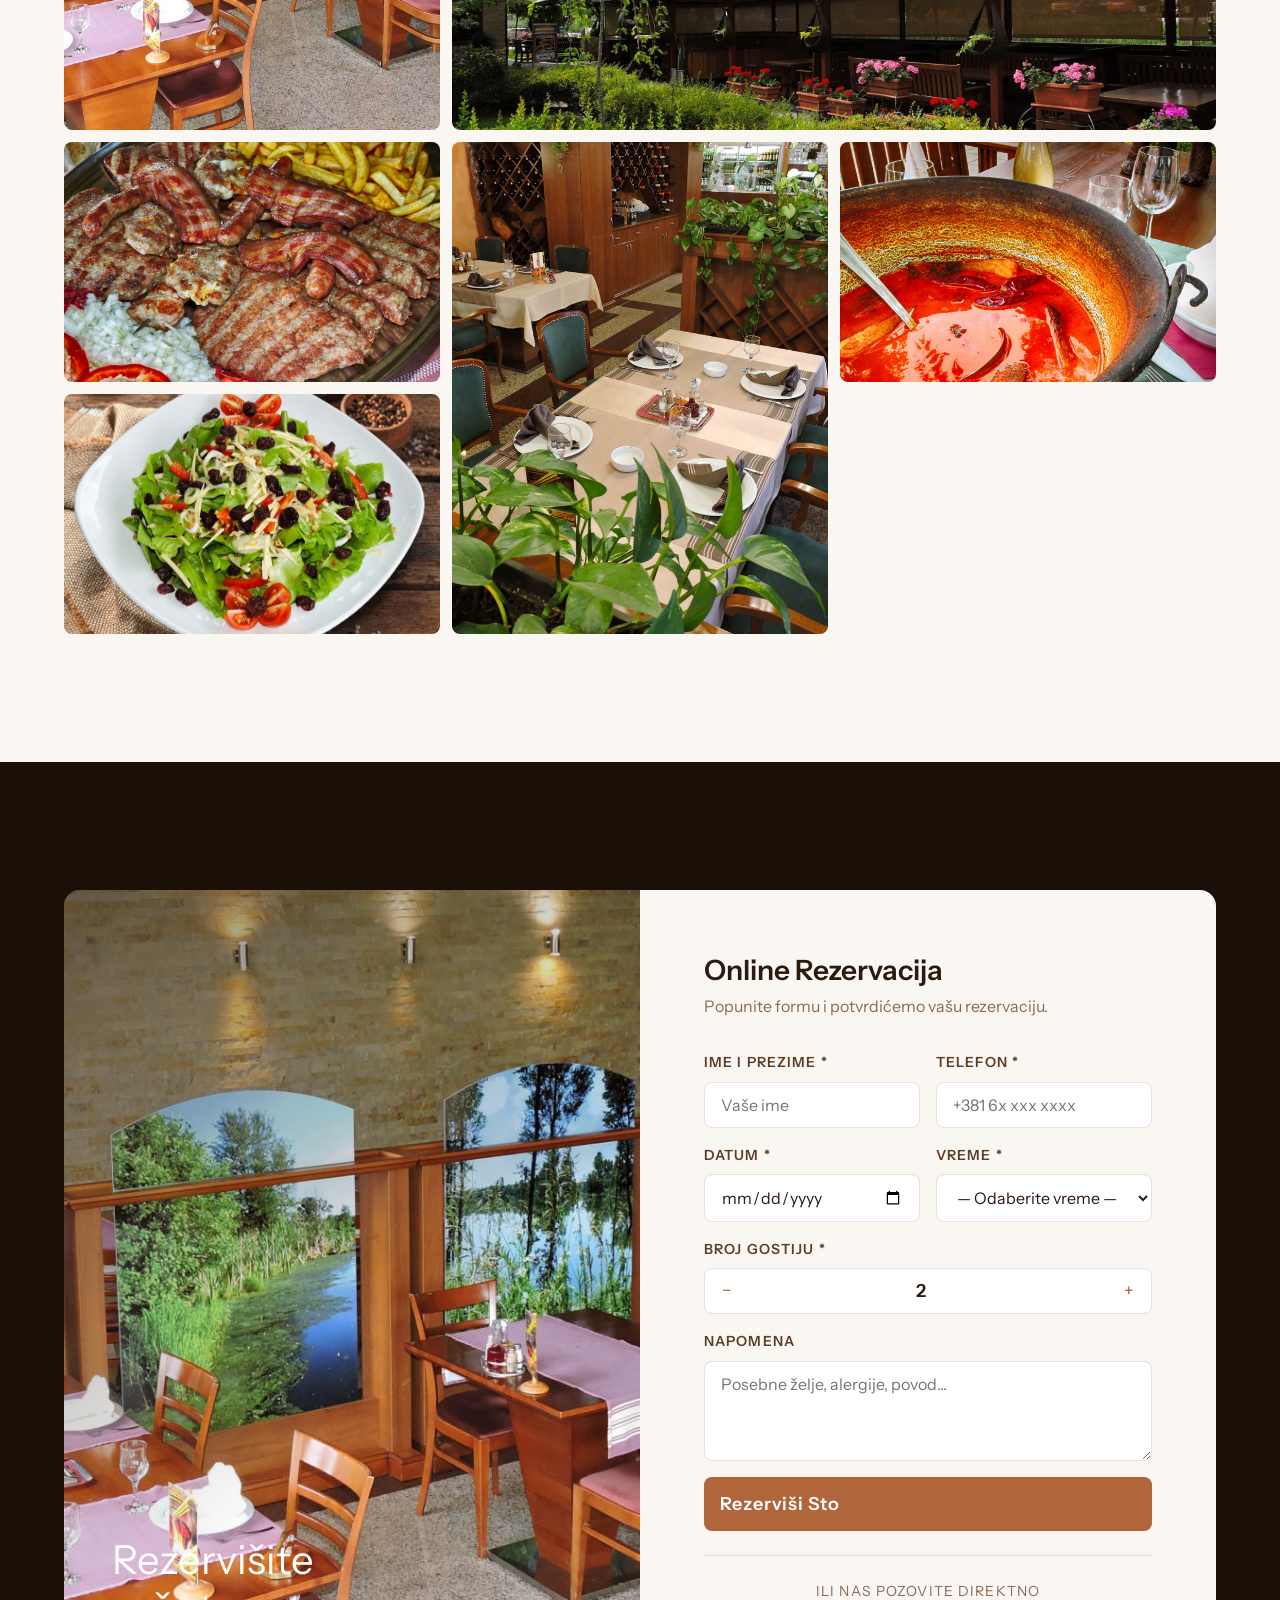
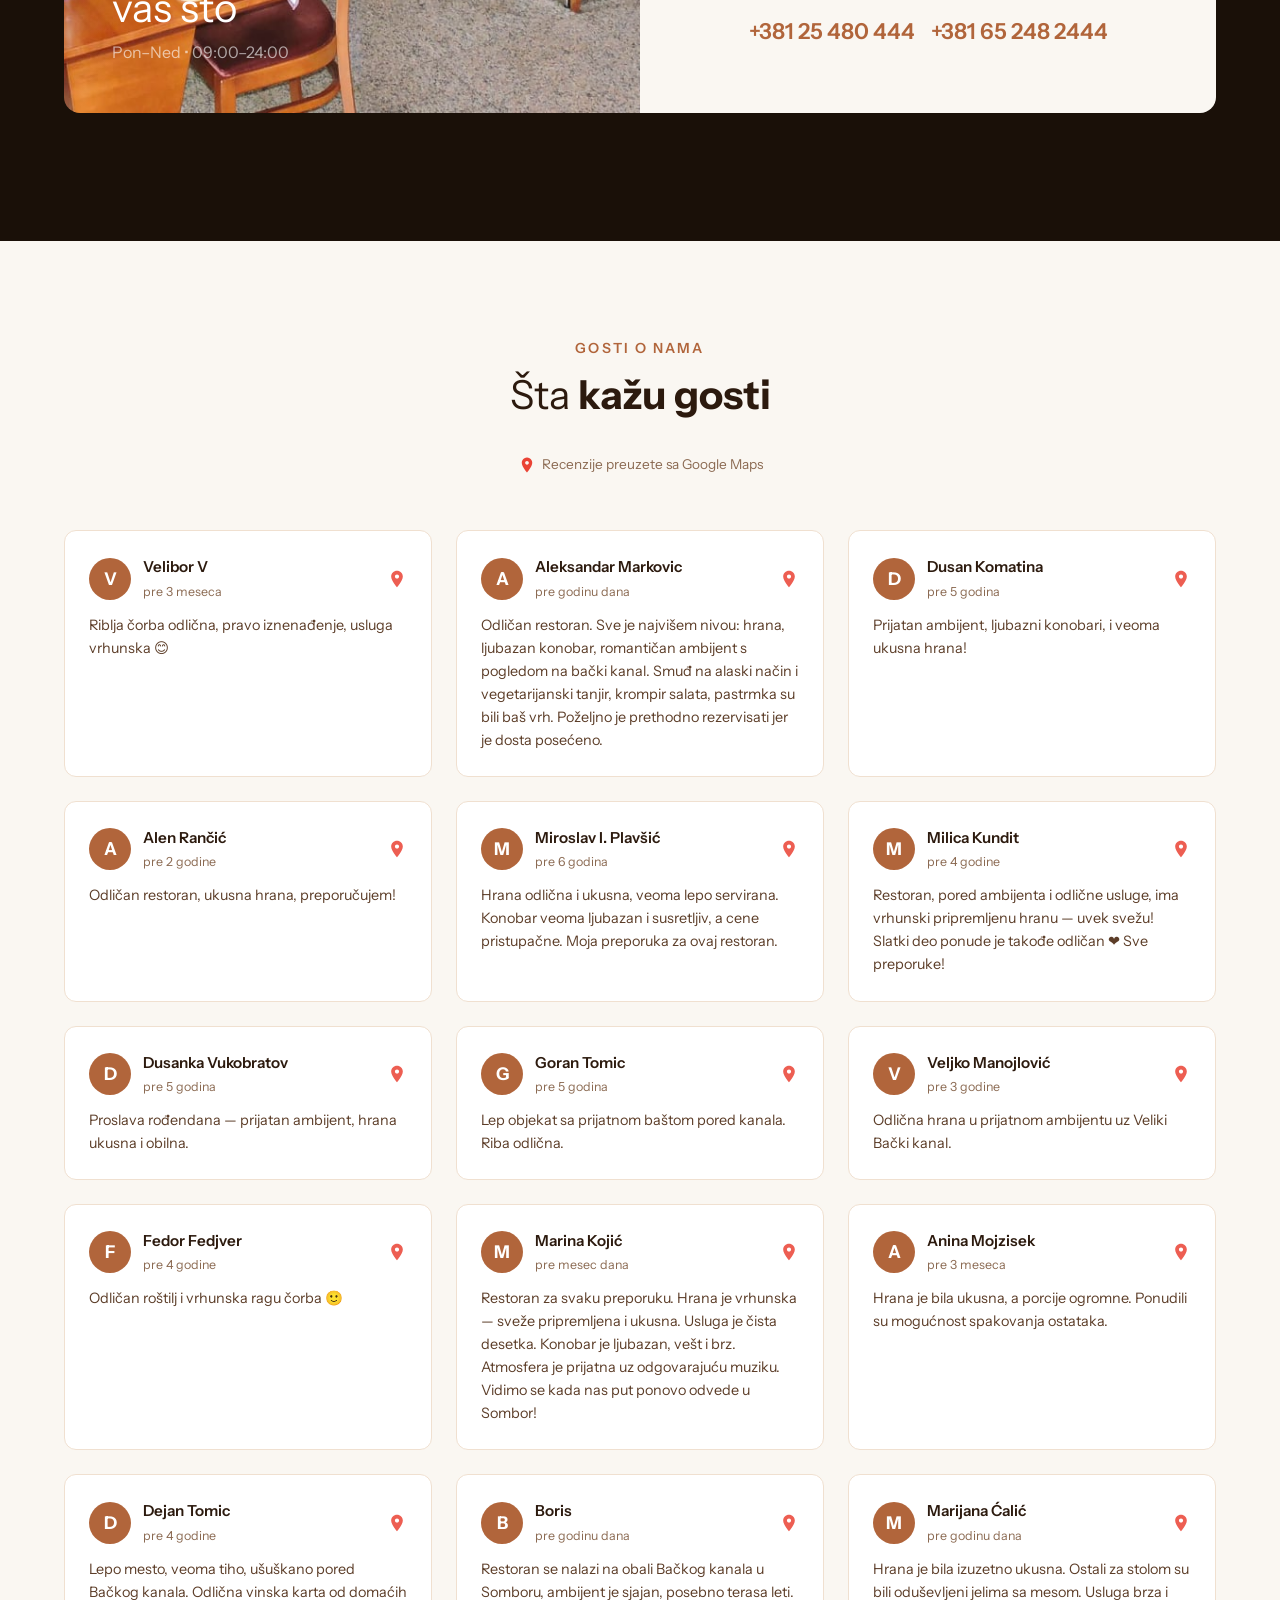
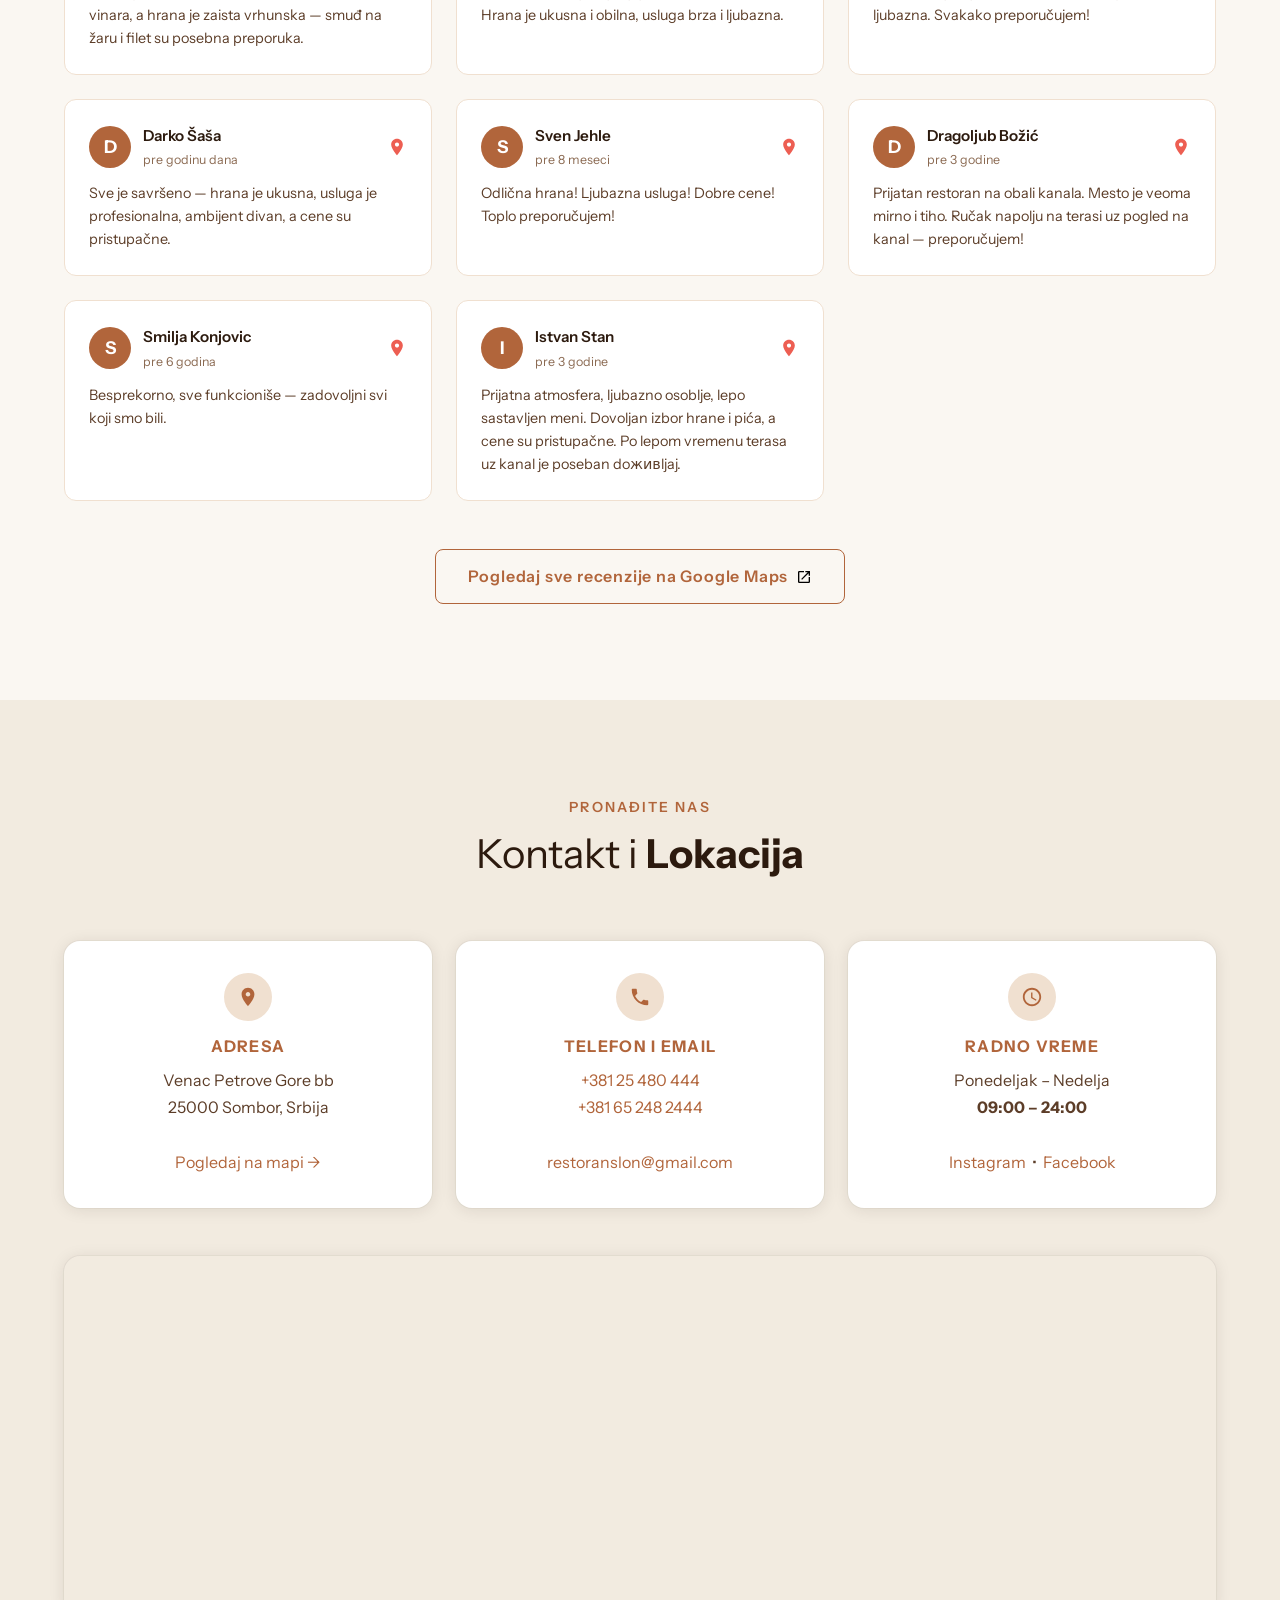
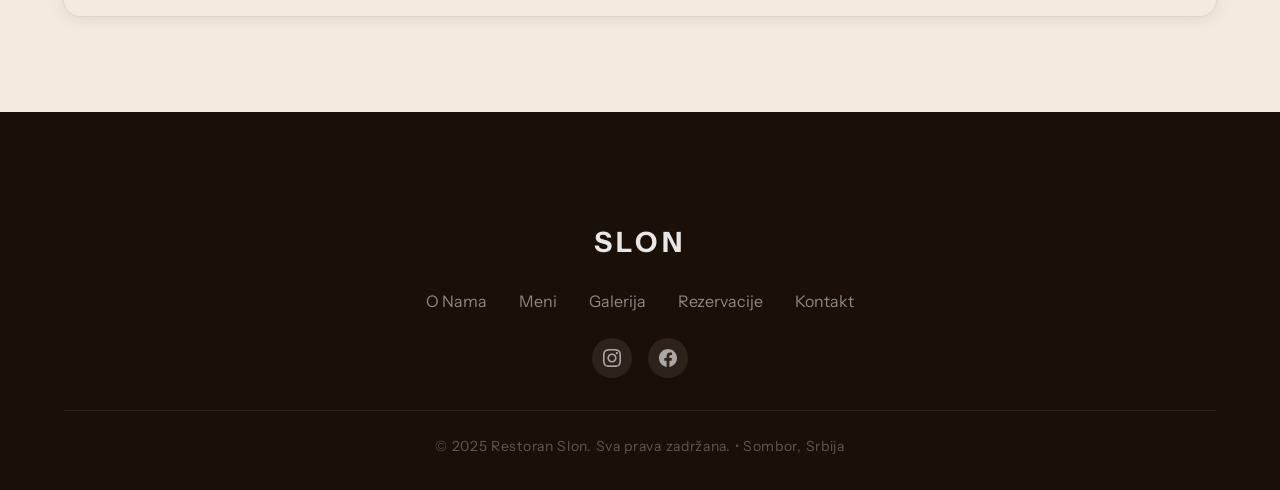
==== commit f038ff94: "Poboljšanja navigacije i hero sekcije - Logo povećan, tekst 'Slon' uklonjen, logo obeljen - Font her" ====
--- a/index.html
+++ b/index.html
@@ -17,7 +17,7 @@
   <!-- Fonts -->
   <link rel="preconnect" href="https://fonts.googleapis.com">
   <link rel="preconnect" href="https://fonts.gstatic.com" crossorigin>
-  <link href="https://fonts.googleapis.com/css2?family=Instrument+Sans:ital,wght@0,300;0,400;0,600;0,700;0,800;1,300;1,400&display=swap" rel="stylesheet">
+  <link href="https://fonts.googleapis.com/css2?family=Instrument+Sans:ital,wght@0,300;0,400;0,600;0,700;0,800;1,300;1,400&family=Cormorant+Garamond:wght@300;700&display=swap" rel="stylesheet">
 
   <!-- CSS -->
   <link rel="stylesheet" href="css/main.css">
@@ -59,7 +59,6 @@
       <!-- Logo -->
       <a href="index.html" class="nav__logo" aria-label="Restoran Slon — Početna">
         <img src="images/logo/slon-logo.png" alt="Slon logo" class="nav__logo-img" onerror="this.style.display='none'">
-        <span class="nav__logo-text">Slon</span>
       </a>
 
       <!-- Desktop links -->
--- a/css/main.css
+++ b/css/main.css
@@ -352,8 +352,9 @@
 }
 
 .nav__logo-img {
-  height: 44px;
+  height: 66px;
   width: auto;
+  filter: brightness(0) invert(1);
 }
 
 .nav__logo-text {
@@ -609,17 +610,18 @@
 }
 
 .hero__title {
+  font-family: 'Cormorant Garamond', Georgia, serif;
   font-size: var(--text-hero);
   font-weight: 300;
   color: var(--color-white);
-  letter-spacing: 0.06em;
+  letter-spacing: 0.08em;
   text-transform: uppercase;
   line-height: 1;
   margin-bottom: var(--space-4);
 }
 
 .hero__title strong {
-  font-weight: 800;
+  font-weight: 300;
   display: block;
 }
 
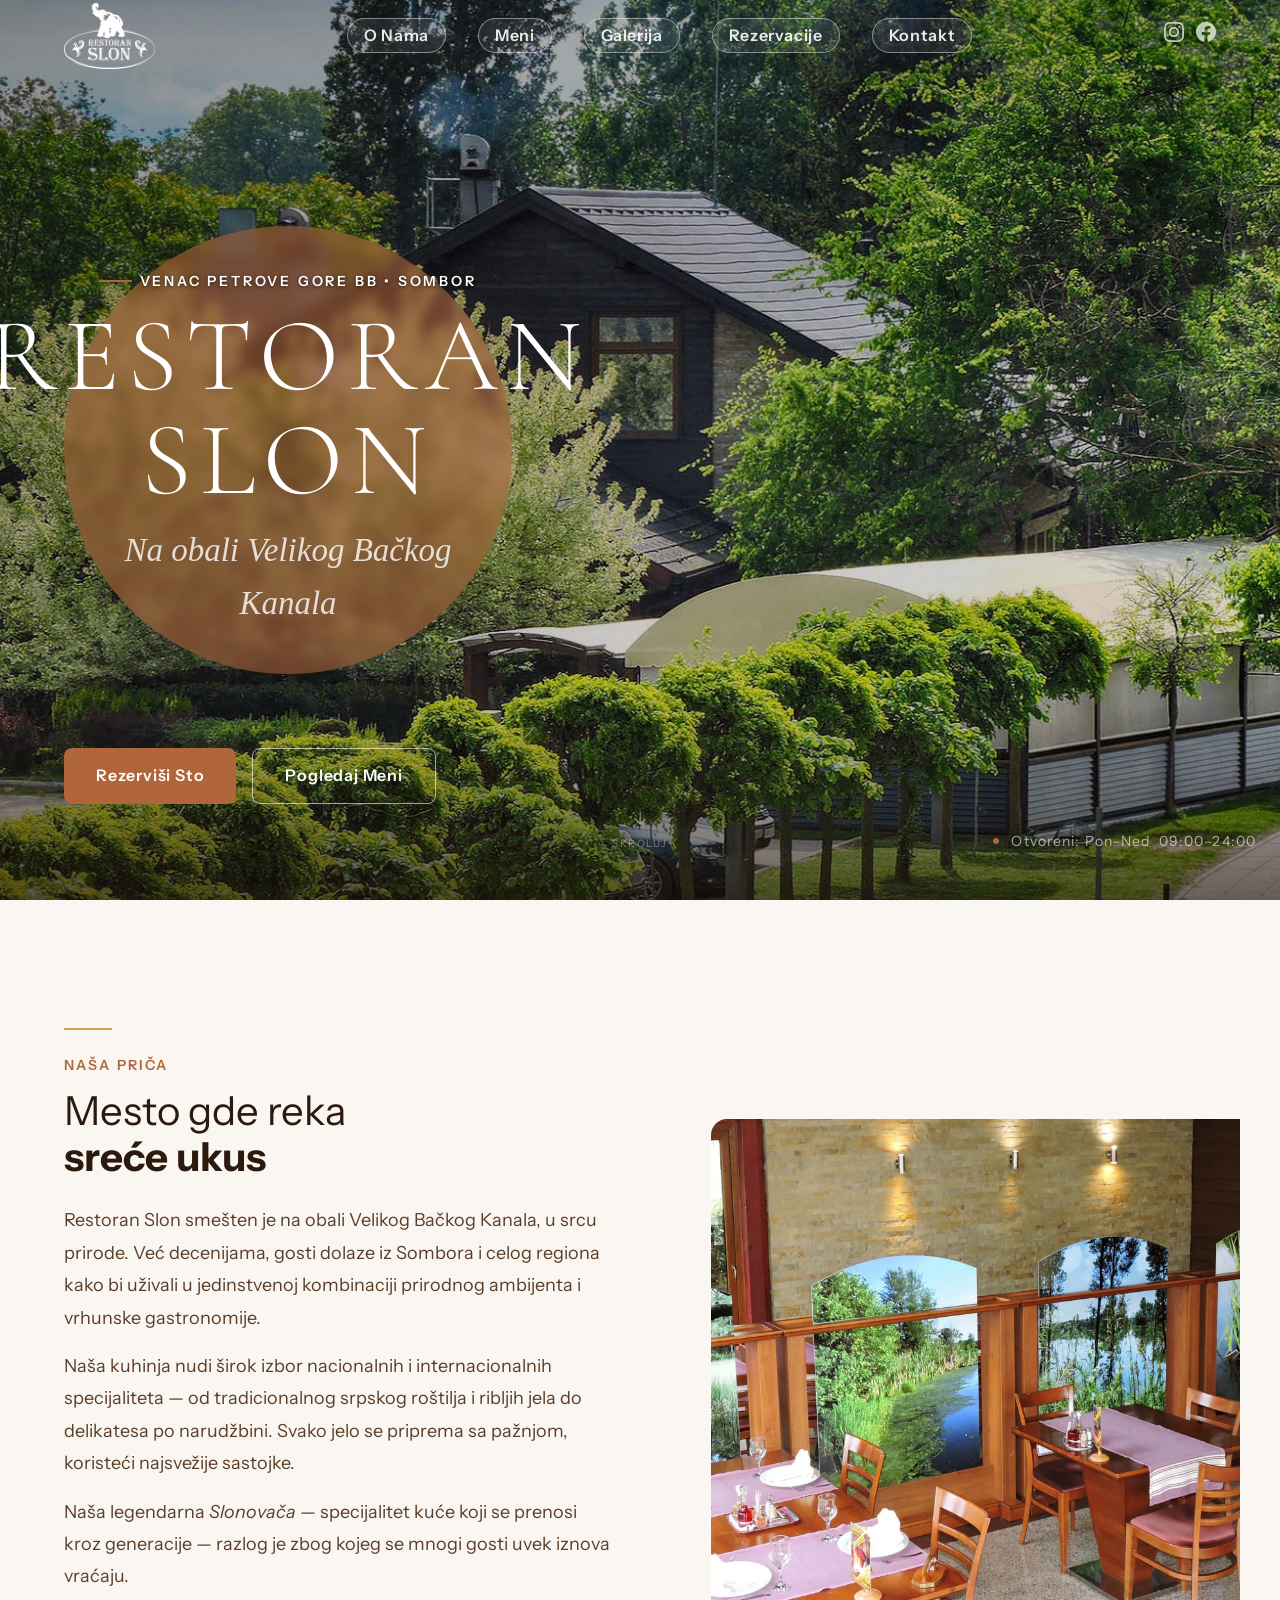
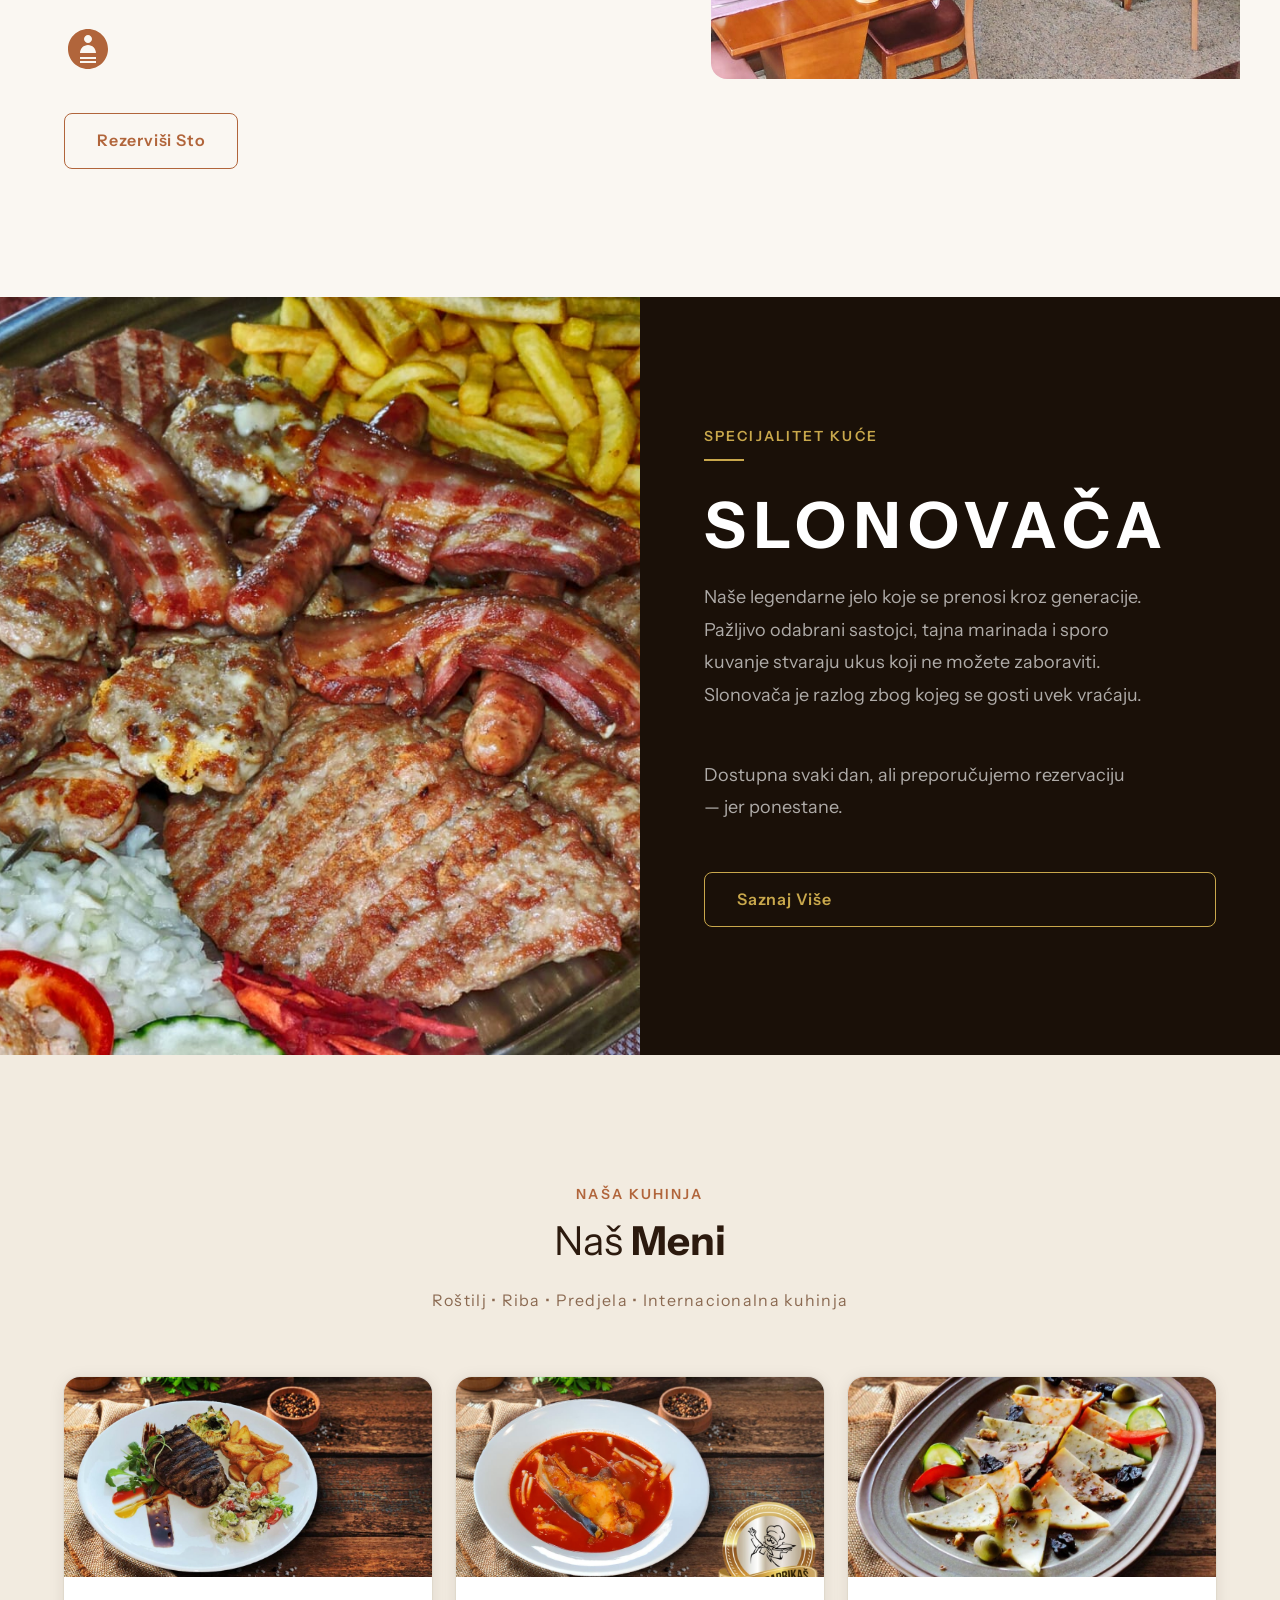
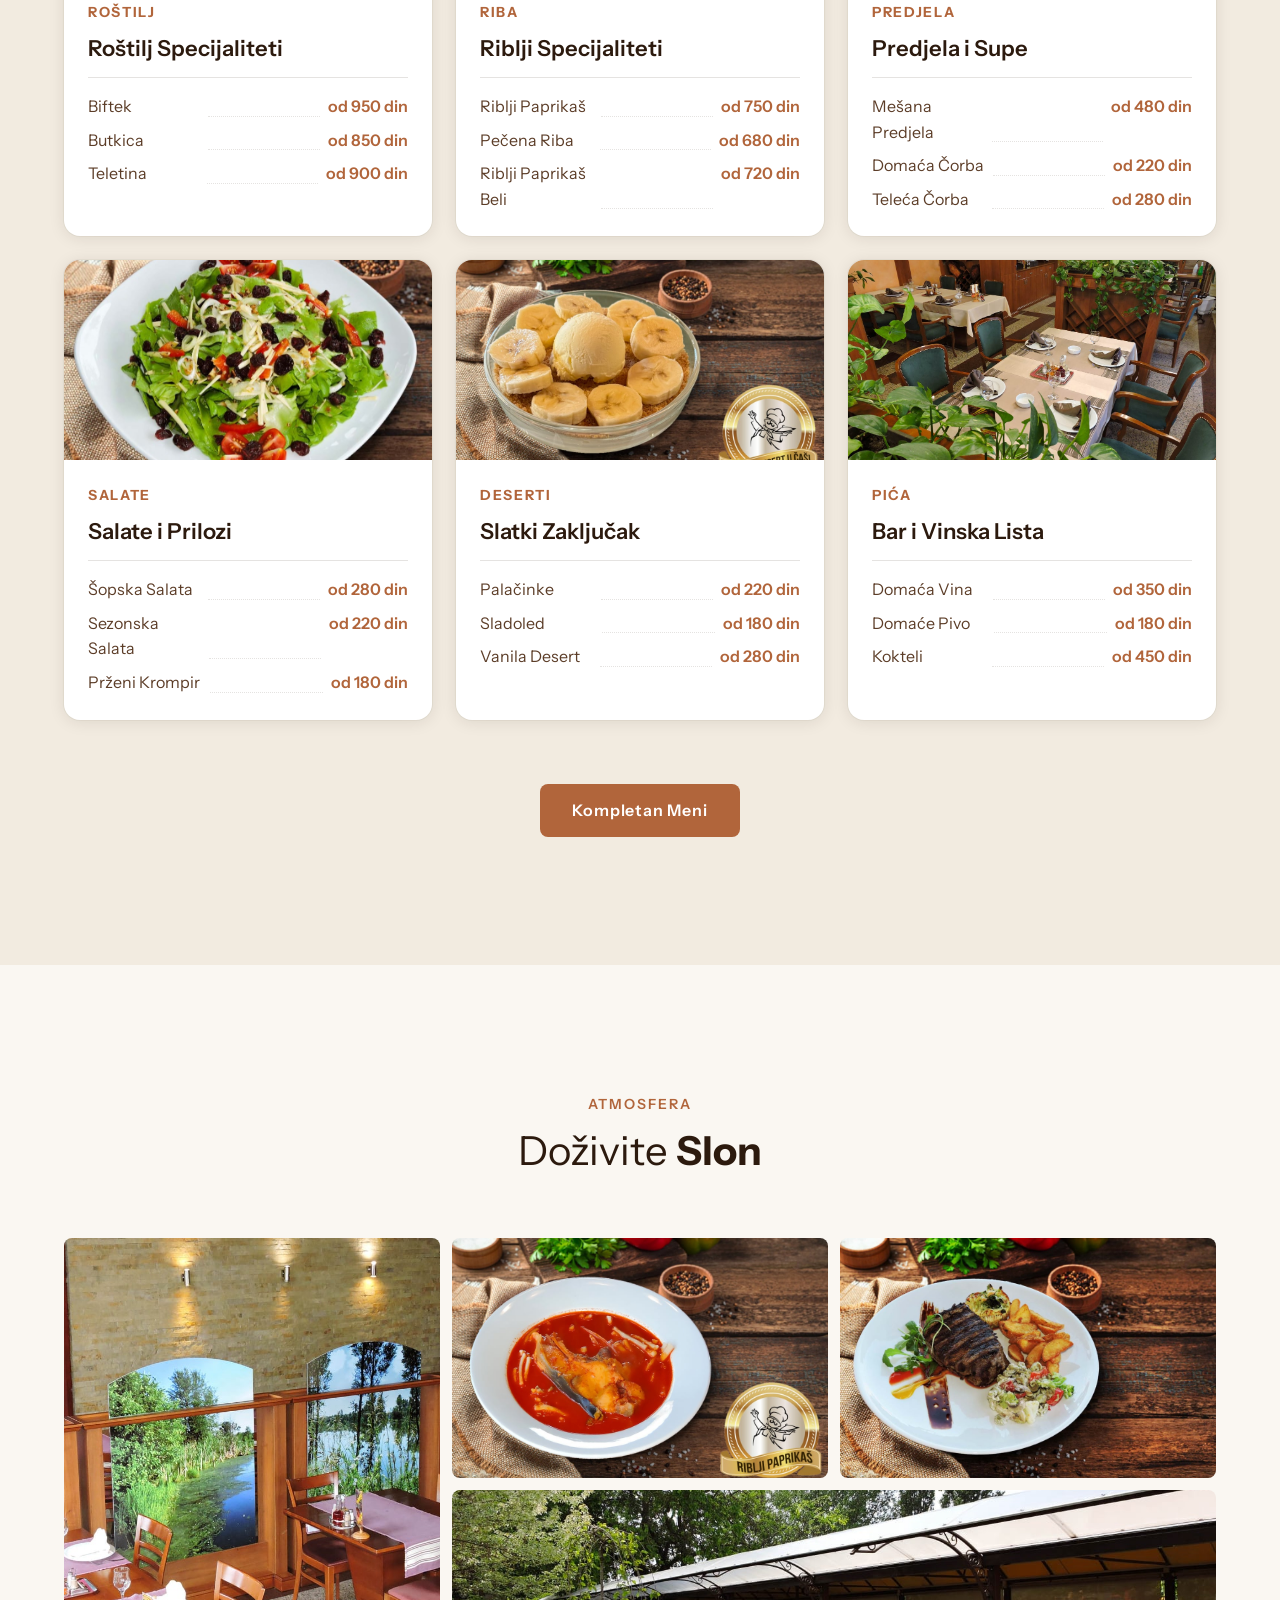
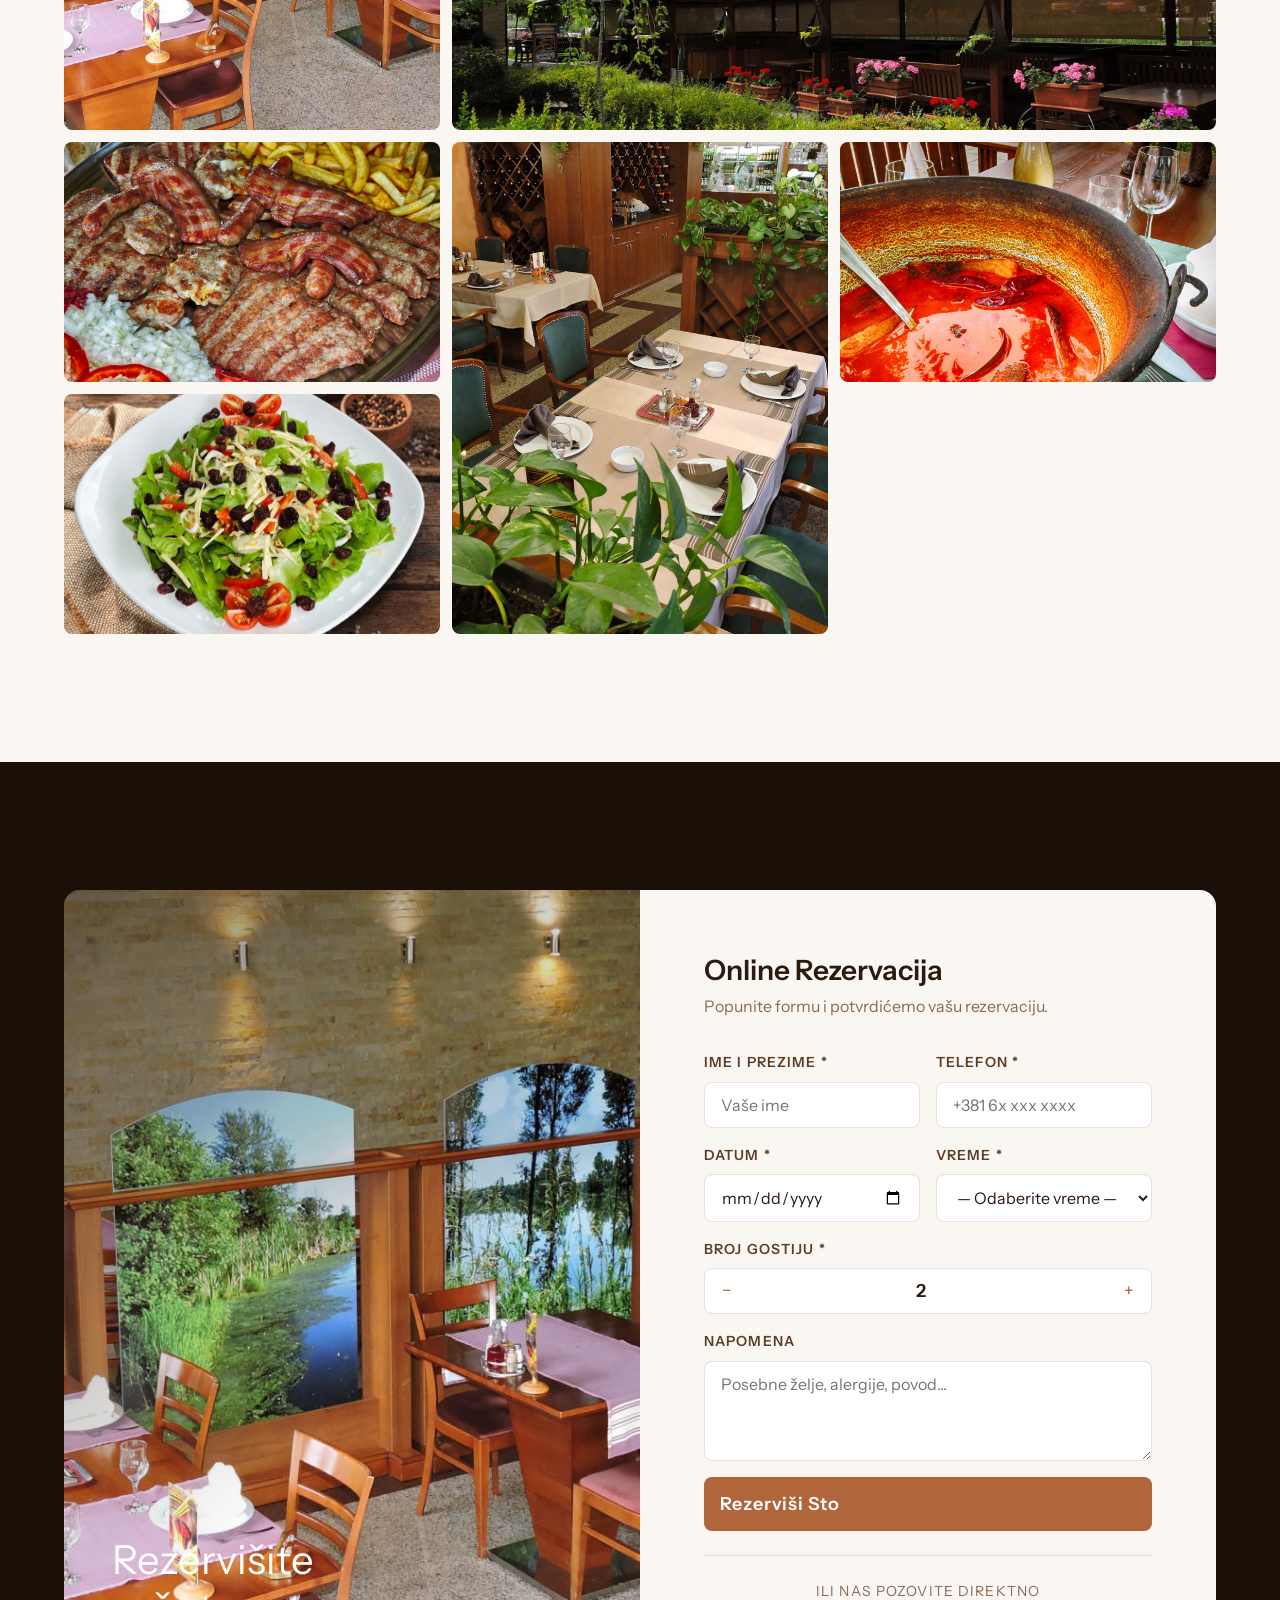
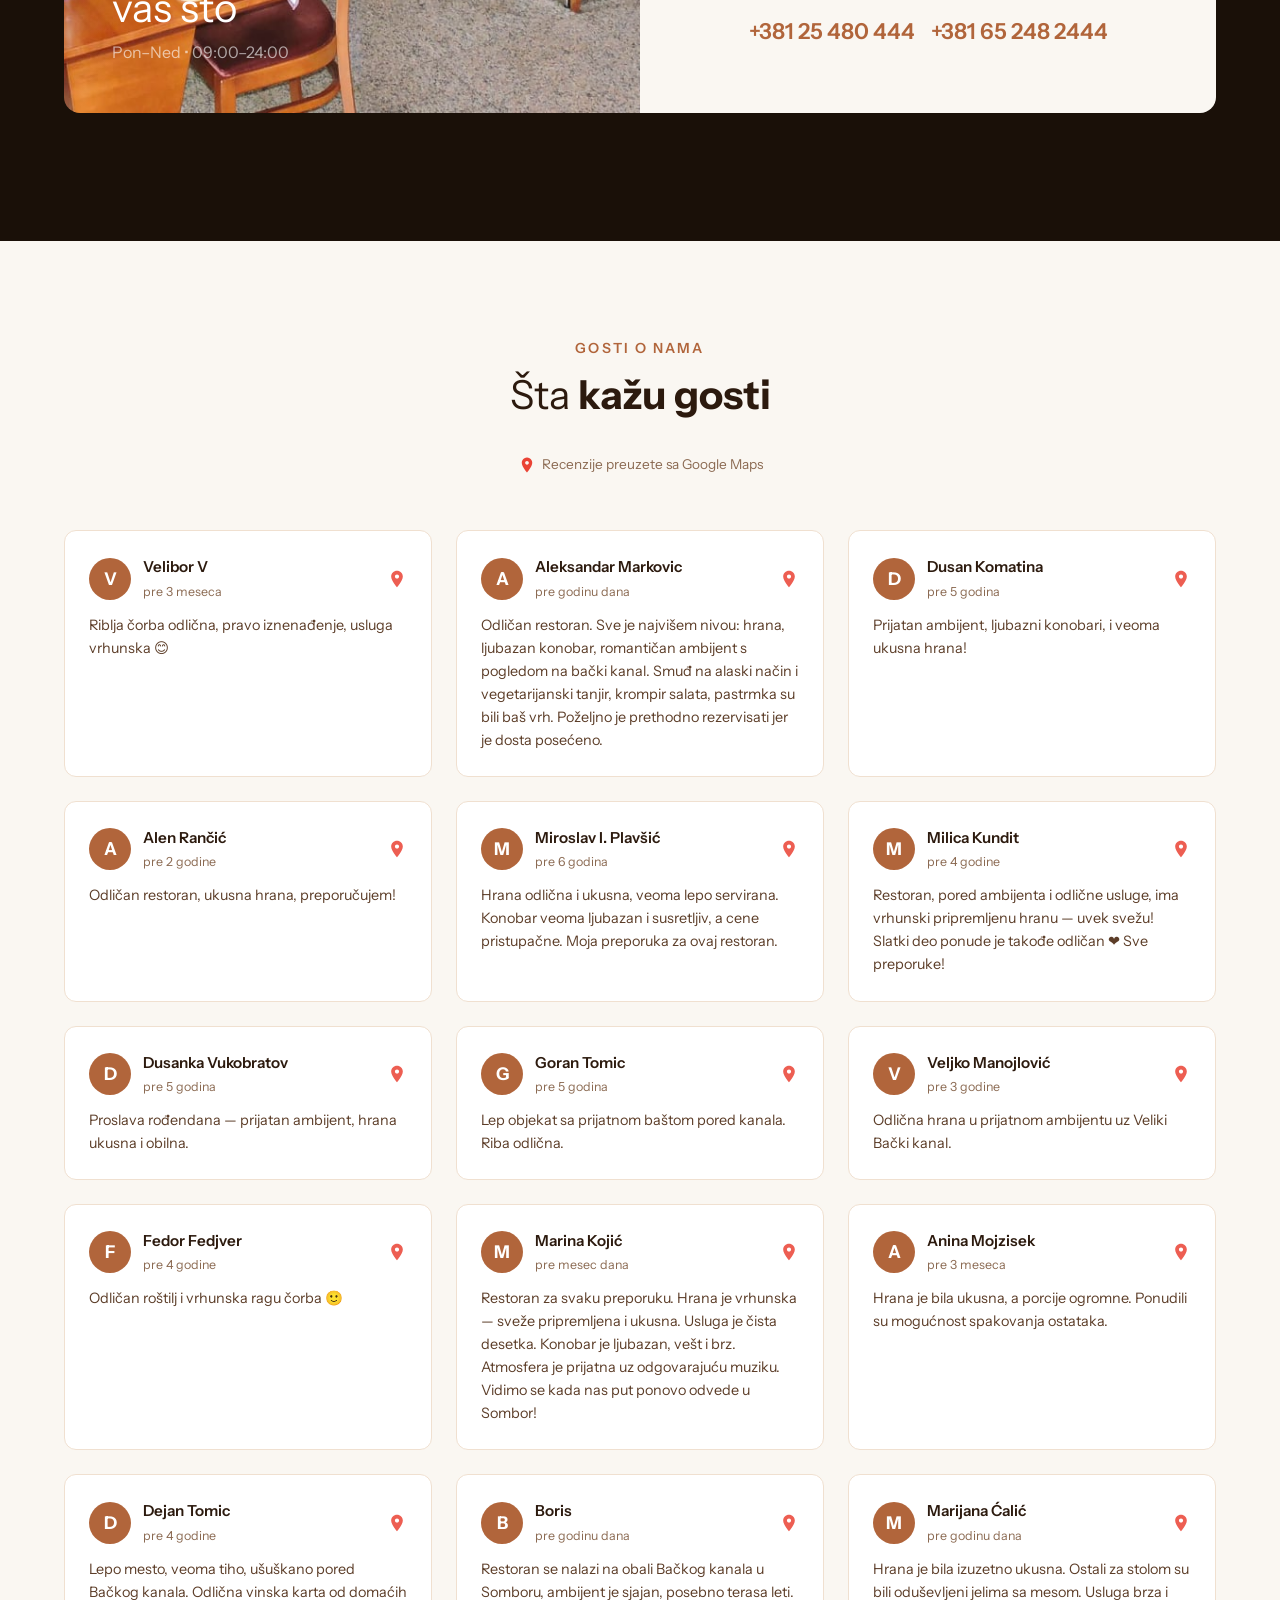
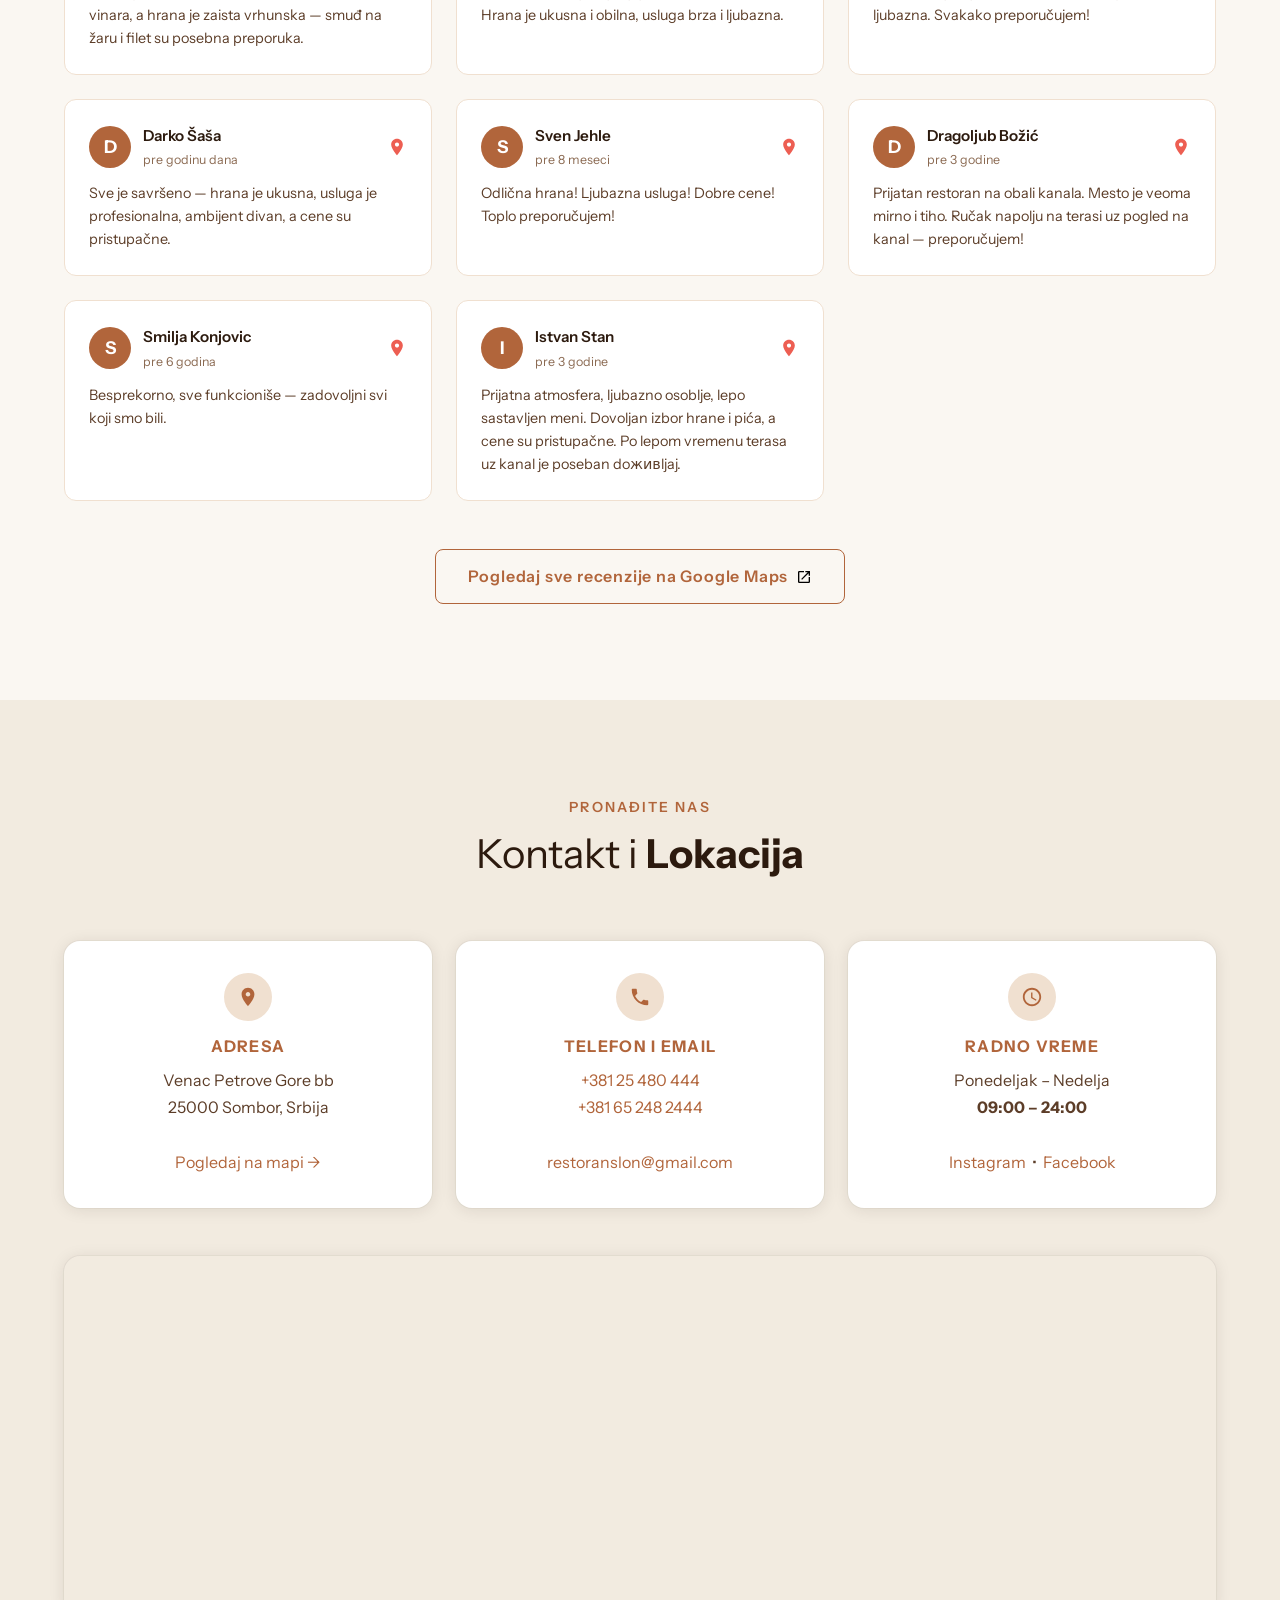
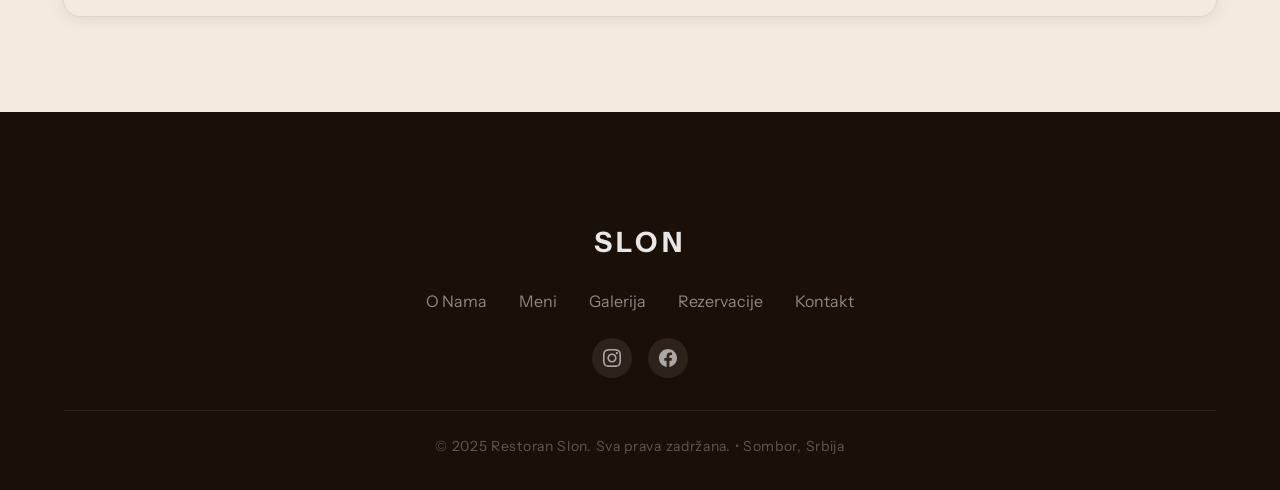
==== commit d9c32408: "Galerija: lightbox fotoalbum sa swipe podrškom i caption/counter - data-lightbox premješten na galle" ====
--- a/index.html
+++ b/index.html
@@ -407,57 +407,57 @@
 
         <div class="gallery__grid" role="list">
 
-          <div class="gallery__item gallery__item--tall" role="listitem" data-animate>
-            <img src="images/restaurant/terasa.jpg" alt="Terasa Restorana Slon" class="gallery__img" loading="lazy" width="400" height="480" data-lightbox="0">
+          <div class="gallery__item gallery__item--tall" role="listitem" data-animate data-lightbox="0">
+            <img src="images/restaurant/terasa.jpg" alt="Terasa Restorana Slon" class="gallery__img" loading="lazy" width="400" height="480">
             <div class="gallery__overlay" aria-hidden="true">
               <svg class="gallery__overlay-icon" viewBox="0 0 24 24" fill="none" stroke="currentColor" stroke-width="1.5"><path d="M21 21l-6-6m2-5a7 7 0 11-14 0 7 7 0 0114 0zM10 7v3m0 0v3m0-3h3m-3 0H7"/></svg>
             </div>
           </div>
 
-          <div class="gallery__item" role="listitem" data-animate data-animate-delay="100">
-            <img src="images/food/fish-paprikash.jpg" alt="Riblji Paprikaš" class="gallery__img" loading="lazy" width="400" height="240" data-lightbox="1">
+          <div class="gallery__item" role="listitem" data-animate data-animate-delay="100" data-lightbox="1">
+            <img src="images/food/fish-paprikash.jpg" alt="Riblji Paprikaš" class="gallery__img" loading="lazy" width="400" height="240">
             <div class="gallery__overlay" aria-hidden="true">
               <svg class="gallery__overlay-icon" viewBox="0 0 24 24" fill="none" stroke="currentColor" stroke-width="1.5"><path d="M21 21l-6-6m2-5a7 7 0 11-14 0 7 7 0 0114 0zM10 7v3m0 0v3m0-3h3m-3 0H7"/></svg>
             </div>
           </div>
 
-          <div class="gallery__item" role="listitem" data-animate data-animate-delay="200">
-            <img src="images/food/steak.jpg" alt="Biftek sa roštilja" class="gallery__img" loading="lazy" width="400" height="240" data-lightbox="2">
+          <div class="gallery__item" role="listitem" data-animate data-animate-delay="200" data-lightbox="2">
+            <img src="images/food/steak.jpg" alt="Biftek sa roštilja" class="gallery__img" loading="lazy" width="400" height="240">
             <div class="gallery__overlay" aria-hidden="true">
               <svg class="gallery__overlay-icon" viewBox="0 0 24 24" fill="none" stroke="currentColor" stroke-width="1.5"><path d="M21 21l-6-6m2-5a7 7 0 11-14 0 7 7 0 0114 0zM10 7v3m0 0v3m0-3h3m-3 0H7"/></svg>
             </div>
           </div>
 
-          <div class="gallery__item gallery__item--wide" role="listitem" data-animate data-animate-delay="100">
-            <img src="images/hero/hero-canal.jpg" alt="Veliki Bački Kanal pored restorana" class="gallery__img" loading="lazy" width="800" height="240" data-lightbox="3">
+          <div class="gallery__item gallery__item--wide" role="listitem" data-animate data-animate-delay="100" data-lightbox="3">
+            <img src="images/hero/hero-canal.jpg" alt="Veliki Bački Kanal pored restorana" class="gallery__img" loading="lazy" width="800" height="240">
             <div class="gallery__overlay" aria-hidden="true">
               <svg class="gallery__overlay-icon" viewBox="0 0 24 24" fill="none" stroke="currentColor" stroke-width="1.5"><path d="M21 21l-6-6m2-5a7 7 0 11-14 0 7 7 0 0114 0zM10 7v3m0 0v3m0-3h3m-3 0H7"/></svg>
             </div>
           </div>
 
-          <div class="gallery__item" role="listitem" data-animate data-animate-delay="200">
-            <img src="images/food/slonovaca.jpg" alt="Slonovača — specijalitet kuće" class="gallery__img" loading="lazy" width="400" height="240" data-lightbox="4">
+          <div class="gallery__item" role="listitem" data-animate data-animate-delay="200" data-lightbox="4">
+            <img src="images/food/slonovaca.jpg" alt="Slonovača — specijalitet kuće" class="gallery__img" loading="lazy" width="400" height="240">
             <div class="gallery__overlay" aria-hidden="true">
               <svg class="gallery__overlay-icon" viewBox="0 0 24 24" fill="none" stroke="currentColor" stroke-width="1.5"><path d="M21 21l-6-6m2-5a7 7 0 11-14 0 7 7 0 0114 0zM10 7v3m0 0v3m0-3h3m-3 0H7"/></svg>
             </div>
           </div>
 
-          <div class="gallery__item gallery__item--tall" role="listitem" data-animate data-animate-delay="300">
-            <img src="images/restaurant/sala.jpg" alt="Unutrašnjost restorana" class="gallery__img" loading="lazy" width="400" height="480" data-lightbox="5">
+          <div class="gallery__item gallery__item--tall" role="listitem" data-animate data-animate-delay="300" data-lightbox="5">
+            <img src="images/restaurant/sala.jpg" alt="Unutrašnjost restorana" class="gallery__img" loading="lazy" width="400" height="480">
             <div class="gallery__overlay" aria-hidden="true">
               <svg class="gallery__overlay-icon" viewBox="0 0 24 24" fill="none" stroke="currentColor" stroke-width="1.5"><path d="M21 21l-6-6m2-5a7 7 0 11-14 0 7 7 0 0114 0zM10 7v3m0 0v3m0-3h3m-3 0H7"/></svg>
             </div>
           </div>
 
-          <div class="gallery__item" role="listitem" data-animate data-animate-delay="100">
-            <img src="images/food/paprikas.jpg" alt="Paprikaš" class="gallery__img" loading="lazy" width="400" height="240" data-lightbox="6">
+          <div class="gallery__item" role="listitem" data-animate data-animate-delay="100" data-lightbox="6">
+            <img src="images/food/paprikas.jpg" alt="Paprikaš" class="gallery__img" loading="lazy" width="400" height="240">
             <div class="gallery__overlay" aria-hidden="true">
               <svg class="gallery__overlay-icon" viewBox="0 0 24 24" fill="none" stroke="currentColor" stroke-width="1.5"><path d="M21 21l-6-6m2-5a7 7 0 11-14 0 7 7 0 0114 0zM10 7v3m0 0v3m0-3h3m-3 0H7"/></svg>
             </div>
           </div>
 
-          <div class="gallery__item" role="listitem" data-animate data-animate-delay="200">
-            <img src="images/food/salate.jpg" alt="Sveže salate" class="gallery__img" loading="lazy" width="400" height="240" data-lightbox="7">
+          <div class="gallery__item" role="listitem" data-animate data-animate-delay="200" data-lightbox="7">
+            <img src="images/food/salate.jpg" alt="Sveže salate" class="gallery__img" loading="lazy" width="400" height="240">
             <div class="gallery__overlay" aria-hidden="true">
               <svg class="gallery__overlay-icon" viewBox="0 0 24 24" fill="none" stroke="currentColor" stroke-width="1.5"><path d="M21 21l-6-6m2-5a7 7 0 11-14 0 7 7 0 0114 0zM10 7v3m0 0v3m0-3h3m-3 0H7"/></svg>
             </div>
@@ -471,8 +471,12 @@
     <div class="lightbox" id="lightbox" role="dialog" aria-modal="true" aria-label="Pregled slike">
       <button class="lightbox__close" id="lightbox-close" aria-label="Zatvori">&#x2715;</button>
       <button class="lightbox__prev" id="lightbox-prev" aria-label="Prethodna slika">&#x2190;</button>
-      <img class="lightbox__img" id="lightbox-img" src="" alt="">
+      <div class="lightbox__content">
+        <img class="lightbox__img" id="lightbox-img" src="" alt="">
+        <p class="lightbox__caption" id="lightbox-caption"></p>
+      </div>
       <button class="lightbox__next" id="lightbox-next" aria-label="Sledeća slika">&#x2192;</button>
+      <div class="lightbox__counter" id="lightbox-counter"></div>
     </div>
 
     <!-- ============================================================
--- a/css/main.css
+++ b/css/main.css
@@ -100,6 +100,7 @@
   scroll-behavior: smooth;
   font-size: 16px;
   -webkit-text-size-adjust: 100%;
+  overflow-x: hidden;
 }
 
 body {
@@ -349,6 +350,8 @@
   align-items: center;
   gap: var(--space-3);
   text-decoration: none;
+  min-width: 0;
+  flex-shrink: 1;
 }
 
 .nav__logo-img {
@@ -404,6 +407,7 @@
   display: flex;
   align-items: center;
   gap: var(--space-4);
+  flex-shrink: 0;
 }
 
 /* Language switcher */
@@ -457,6 +461,7 @@
   gap: 5px;
   padding: var(--space-2);
   cursor: pointer;
+  flex-shrink: 0;
 }
 
 .nav__hamburger span {
@@ -466,6 +471,7 @@
   background-color: var(--color-white);
   border-radius: 2px;
   transition: all var(--dur-base) var(--ease-out-expo);
+  box-shadow: 0 1px 3px rgba(0,0,0,0.6);
 }
 
 .nav__hamburger.open span:nth-child(1) {
@@ -1062,11 +1068,43 @@
   pointer-events: all;
 }
 
+.lightbox__content {
+  display: flex;
+  flex-direction: column;
+  align-items: center;
+  gap: var(--space-3);
+  max-width: 90vw;
+}
+
 .lightbox__img {
   max-width: 90vw;
-  max-height: 90vh;
+  max-height: 80vh;
   object-fit: contain;
   border-radius: var(--radius-md);
+  transition: opacity 0.2s ease, transform 0.2s ease;
+}
+
+.lightbox__img.is-fading {
+  opacity: 0;
+  transform: scale(0.97);
+}
+
+.lightbox__caption {
+  color: rgba(255, 255, 255, 0.7);
+  font-size: var(--text-sm);
+  text-align: center;
+  margin: 0;
+  min-height: 1.4em;
+}
+
+.lightbox__counter {
+  position: absolute;
+  bottom: var(--space-5);
+  left: 50%;
+  transform: translateX(-50%);
+  color: rgba(255, 255, 255, 0.6);
+  font-size: var(--text-sm);
+  letter-spacing: 0.05em;
 }
 
 .lightbox__close {
@@ -1086,7 +1124,7 @@
 }
 
 .lightbox__close:hover {
-  background-color: rgba(255, 255, 255, 0.2);
+  background-color: rgba(255, 255, 255, 0.25);
 }
 
 .lightbox__prev,
@@ -1111,7 +1149,7 @@
 
 .lightbox__prev:hover,
 .lightbox__next:hover {
-  background-color: rgba(255, 255, 255, 0.2);
+  background-color: rgba(255, 255, 255, 0.25);
 }
 
 /* ============================================================
@@ -1721,6 +1759,25 @@
 
   .nav__hamburger {
     display: flex;
+    position: absolute;
+    right: var(--space-4);
+    top: 50%;
+    transform: translateY(-50%);
+  }
+
+  .nav__inner {
+    position: relative;
+    padding-inline: var(--space-4);
+  }
+
+  .nav__logo-img {
+    height: 44px;
+    max-width: 120px;
+    object-fit: contain;
+  }
+
+  .nav__social {
+    display: none;
   }
 
   .about__inner {
@@ -1787,6 +1844,8 @@
 @media (max-width: 640px) {
   :root {
     --nav-height: 60px;
+    --space-9:  56px;
+    --space-10: 72px;
   }
 
   .hero__title {
@@ -1794,12 +1853,26 @@
   }
 
   .hero__title-circle {
-    width: 80vw;
-    height: 80vw;
-    left: 50%;
-    top: 50%;
-    transform: translate(-50%, -50%);
-    padding: var(--space-5);
+    width: 45vw;
+    height: 45vw;
+    left: var(--space-4);
+    top: 40%;
+    transform: translateY(-50%);
+    padding: var(--space-4);
+    gap: var(--space-2);
+    margin-bottom: var(--space-7);
+  }
+
+  .hero__title-circle .hero__location {
+    font-size: clamp(0.4rem, 1.8vw, 0.6rem);
+  }
+
+  .hero__title-circle .hero__title {
+    font-size: clamp(1.5rem, 8vw, 2rem);
+  }
+
+  .hero__title-circle .hero__tagline {
+    font-size: clamp(0.7rem, 2.5vw, 1rem);
   }
 
   .hero__hours {
@@ -1819,6 +1892,16 @@
   .gallery__item--wide {
     grid-row: span 1;
     grid-column: span 1;
+  }
+
+  .lightbox__prev { left: var(--space-3); }
+  .lightbox__next { right: var(--space-3); }
+
+  .lightbox__prev,
+  .lightbox__next {
+    width: 40px;
+    height: 40px;
+    font-size: 16px;
   }
 
   .form__row {
